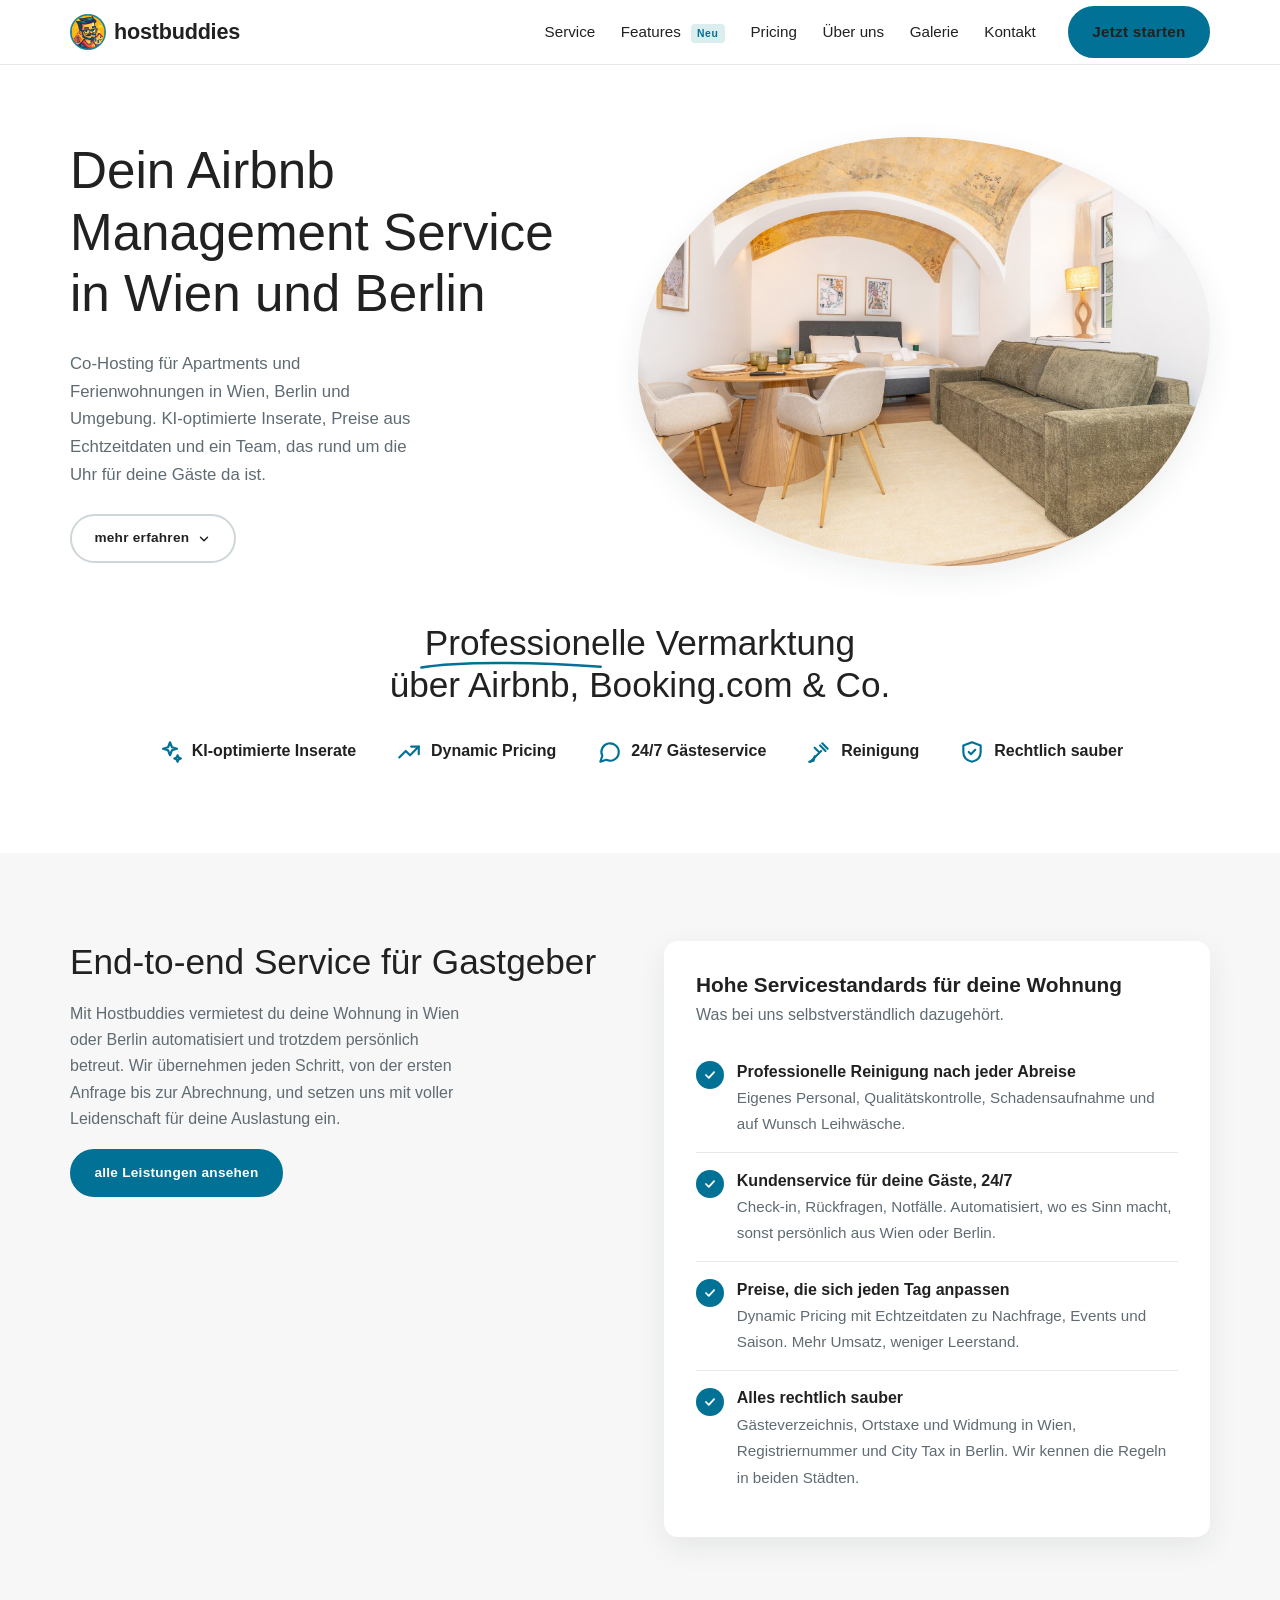
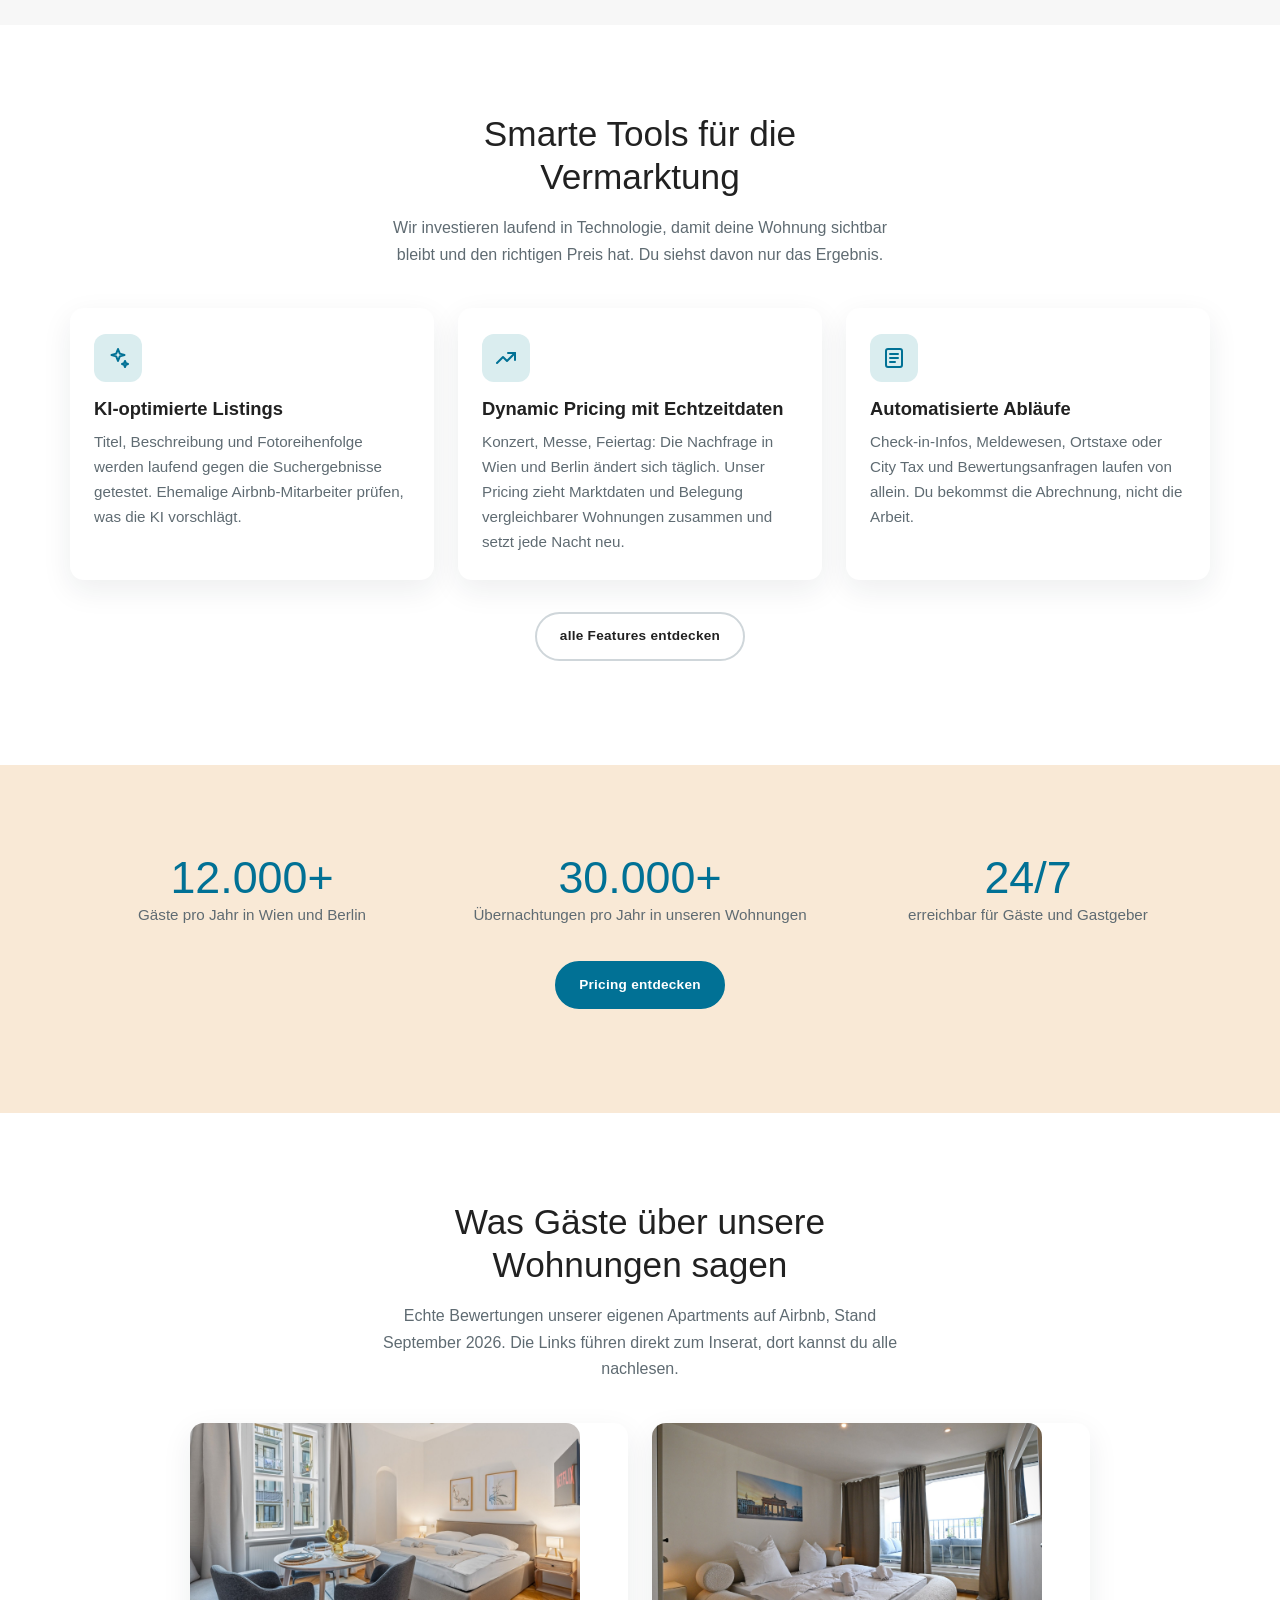
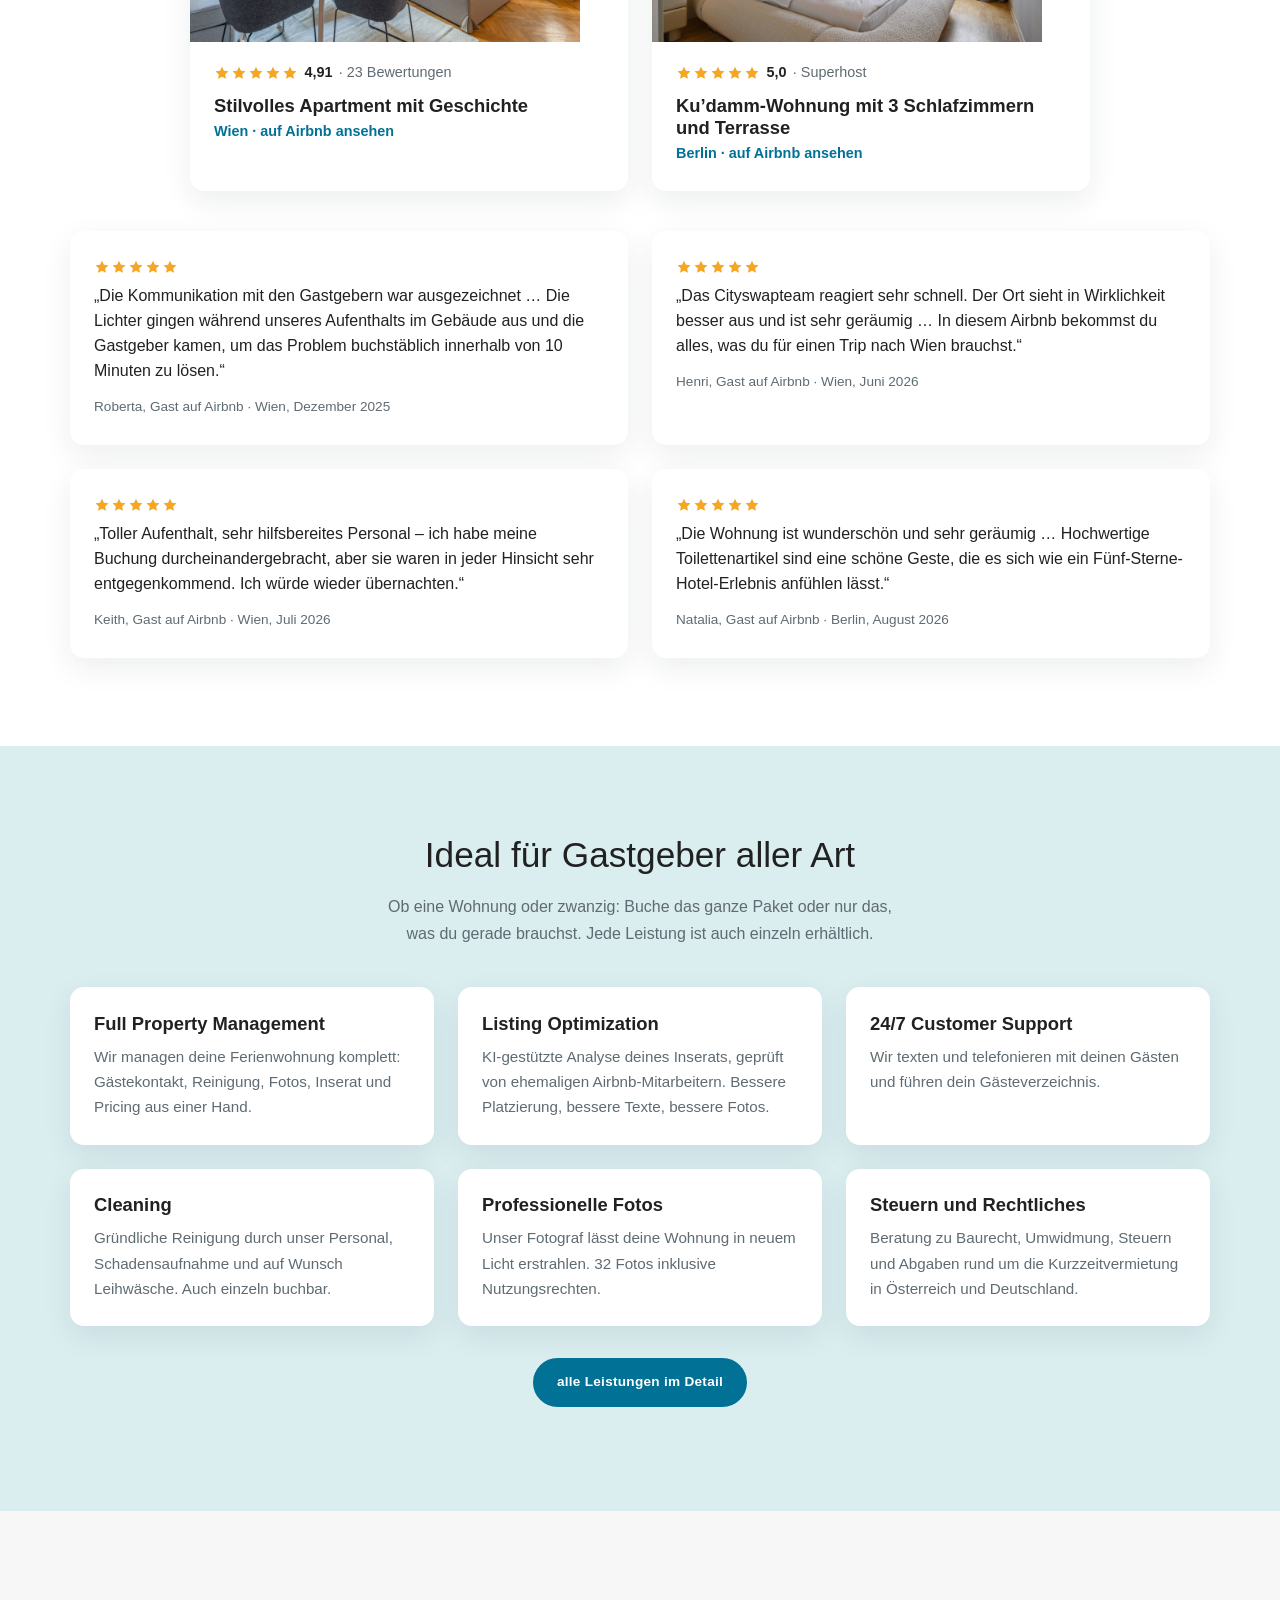
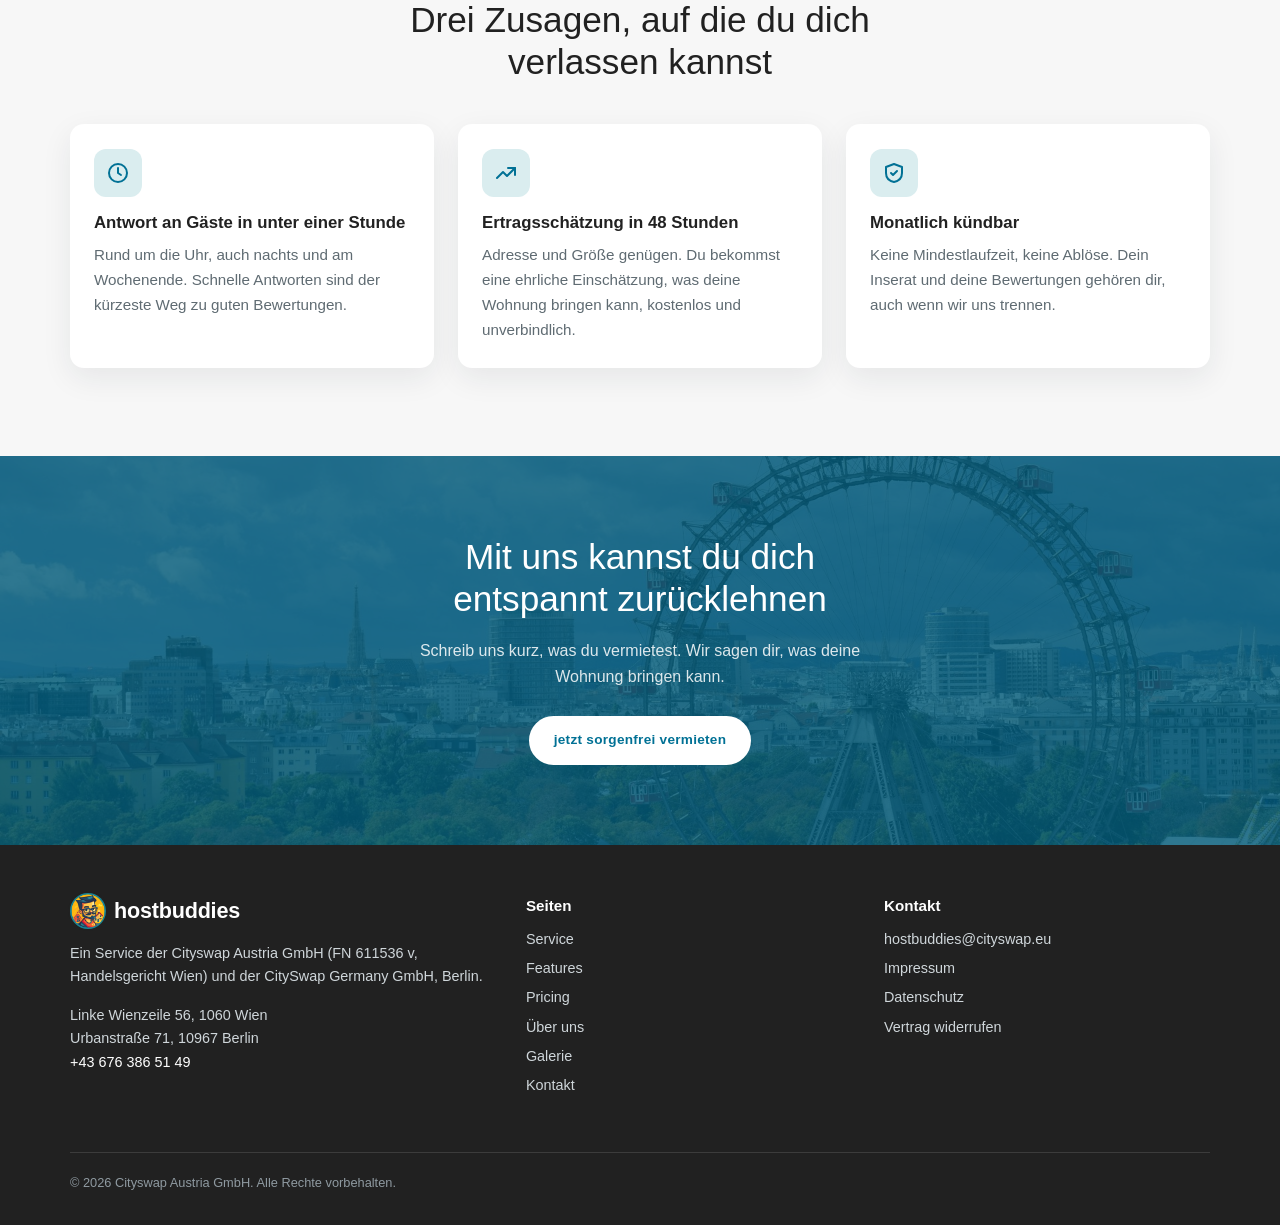
==== index.html @ eac431cd "Neue Hostbuddies-Website als statische Seite Ersetzt die Jimdo-Seite. Aufbau nach dem Vorbild einer " ====
<!DOCTYPE html>
<html lang="de">
<head>
<meta charset="utf-8">
<meta name="viewport" content="width=device-width, initial-scale=1">
<title>Airbnb Co-Host in Wien und Berlin – Hostbuddies</title>
<meta name="description" content="Hostbuddies verwaltet deine Ferienwohnung in Wien und Berlin: KI-optimierte Inserate, Dynamic Pricing mit Echtzeitdaten, 24/7 Gästeservice und Reinigung.">
<link rel="icon" href="img/logo-512.jpg">
<link rel="stylesheet" href="style.css">
</head>
<body>

<header class="kopf">
  <div class="container">
    <a class="logo" href="index.html" aria-label="Hostbuddies Startseite">
      <img src="img/logo-512.jpg" alt="" width="36" height="36">
      hostbuddies
    </a>
    <button class="burger" aria-label="Menü öffnen" aria-expanded="false" aria-controls="menue">
      <svg viewBox="0 0 24 24" fill="none" stroke="currentColor" stroke-width="2.4" stroke-linecap="round" aria-hidden="true"><path d="M4 7h16M4 12h16M4 17h16"/></svg>
    </button>
    <nav class="nav" id="menue" aria-label="Hauptmenü">
      <a href="service.html">Service</a>
      <a href="features.html">Features <span class="neu">Neu</span></a>
      <a href="pricing.html">Pricing</a>
      <a href="ueber-uns.html">Über uns</a>
      <a href="galerie.html">Galerie</a>
      <a href="kontakt.html">Kontakt</a>
      <a class="btn" href="kontakt.html">Jetzt starten</a>
    </nav>
  </div>
</header>

<main>

<section class="hero">
  <div class="container">
    <div>
      <h1>Dein Airbnb Management Service in Wien und Berlin</h1>
      <p class="lead">Co-Hosting für Apartments und Ferienwohnungen in Wien, Berlin und Umgebung. KI-optimierte Inserate, Preise aus Echtzeitdaten und ein Team, das rund um die Uhr für deine Gäste da ist.</p>
      <a class="btn btn-outline" href="#warum">mehr erfahren
        <svg viewBox="0 0 24 24" fill="none" stroke="currentColor" stroke-width="2.5" stroke-linecap="round" stroke-linejoin="round" aria-hidden="true"><path d="m6 9 6 6 6-6"/></svg>
      </a>
    </div>
    <div class="hero-bild">
      <img src="img/gewoelbe-fresko.jpg" alt="Helles Apartment mit Gewölbedecke und Sofa" width="1920" height="1280">
    </div>
  </div>
</section>

<section class="abschnitt zentriert" style="padding-top: 0;">
  <div class="container">
    <h2><span class="markiert">Professionelle</span> Vermarktung über Airbnb, Booking.com &amp; Co.</h2>
    <div class="leiste" aria-label="Unsere Kernleistungen">
      <div><svg viewBox="0 0 24 24" fill="none" stroke="currentColor" stroke-width="2" stroke-linecap="round" stroke-linejoin="round" aria-hidden="true"><path d="M12 3l1.8 4.6L18.5 9l-4.7 1.4L12 15l-1.8-4.6L5.5 9l4.7-1.4z"/><path d="M19 15l.9 2.1L22 18l-2.1.9L19 21l-.9-2.1L16 18l2.1-.9z"/></svg>KI-optimierte Inserate</div>
      <div><svg viewBox="0 0 24 24" fill="none" stroke="currentColor" stroke-width="2" stroke-linecap="round" stroke-linejoin="round" aria-hidden="true"><path d="M3 17l6-6 4 4 8-8"/><path d="M14 7h7v7"/></svg>Dynamic Pricing</div>
      <div><svg viewBox="0 0 24 24" fill="none" stroke="currentColor" stroke-width="2" stroke-linecap="round" stroke-linejoin="round" aria-hidden="true"><path d="M21 12a8 8 0 0 1-11.5 7.2L4 21l1.8-5.5A8 8 0 1 1 21 12z"/></svg>24/7 Gästeservice</div>
      <div><svg viewBox="0 0 24 24" fill="none" stroke="currentColor" stroke-width="2" stroke-linecap="round" stroke-linejoin="round" aria-hidden="true"><path d="M4 21 14 11"/><path d="m13 6 5 5"/><path d="m15 4 5 5"/><path d="M12 12 8 8"/><path d="M3 21l4-1 1-4"/></svg>Reinigung</div>
      <div><svg viewBox="0 0 24 24" fill="none" stroke="currentColor" stroke-width="2" stroke-linecap="round" stroke-linejoin="round" aria-hidden="true"><path d="M12 3 4 6v6c0 5 3.5 8 8 9 4.5-1 8-4 8-9V6z"/><path d="m9 12 2 2 4-4"/></svg>Rechtlich sauber</div>
    </div>
  </div>
</section>

<section class="abschnitt abschnitt-grau" id="warum">
  <div class="container">
    <div class="zweispaltig">
      <div>
        <h2>End-to-end Service für Gastgeber</h2>
        <p style="color: var(--text-hell); max-width: 44ch;">Mit Hostbuddies vermietest du deine Wohnung in Wien oder Berlin automatisiert und trotzdem persönlich betreut. Wir übernehmen jeden Schritt, von der ersten Anfrage bis zur Abrechnung, und setzen uns mit voller Leidenschaft für deine Auslastung ein.</p>
        <a class="btn" href="service.html">alle Leistungen ansehen</a>
      </div>
      <div class="box">
        <h3>Hohe Servicestandards für deine Wohnung</h3>
        <p class="unter">Was bei uns selbstverständlich dazugehört.</p>
        <ul class="vorteile">
          <li><span class="haken"><svg viewBox="0 0 24 24" fill="none" stroke="currentColor" stroke-width="3" stroke-linecap="round" stroke-linejoin="round"><path d="m5 12 5 5 9-10"/></svg></span><div><strong>Professionelle Reinigung nach jeder Abreise</strong><span>Eigenes Personal, Qualitätskontrolle, Schadensaufnahme und auf Wunsch Leihwäsche.</span></div></li>
          <li><span class="haken"><svg viewBox="0 0 24 24" fill="none" stroke="currentColor" stroke-width="3" stroke-linecap="round" stroke-linejoin="round"><path d="m5 12 5 5 9-10"/></svg></span><div><strong>Kundenservice für deine Gäste, 24/7</strong><span>Check-in, Rückfragen, Notfälle. Automatisiert, wo es Sinn macht, sonst persönlich aus Wien oder Berlin.</span></div></li>
          <li><span class="haken"><svg viewBox="0 0 24 24" fill="none" stroke="currentColor" stroke-width="3" stroke-linecap="round" stroke-linejoin="round"><path d="m5 12 5 5 9-10"/></svg></span><div><strong>Preise, die sich jeden Tag anpassen</strong><span>Dynamic Pricing mit Echtzeitdaten zu Nachfrage, Events und Saison. Mehr Umsatz, weniger Leerstand.</span></div></li>
          <li><span class="haken"><svg viewBox="0 0 24 24" fill="none" stroke="currentColor" stroke-width="3" stroke-linecap="round" stroke-linejoin="round"><path d="m5 12 5 5 9-10"/></svg></span><div><strong>Alles rechtlich sauber</strong><span>Gästeverzeichnis, Ortstaxe und Widmung in Wien, Registriernummer und City Tax in Berlin. Wir kennen die Regeln in beiden Städten.</span></div></li>
        </ul>
      </div>
    </div>
  </div>
</section>

<section class="abschnitt zentriert">
  <div class="container">
    <h2>Smarte Tools für die Vermarktung</h2>
    <p class="lead">Wir investieren laufend in Technologie, damit deine Wohnung sichtbar bleibt und den richtigen Preis hat. Du siehst davon nur das Ergebnis.</p>
    <div class="raster raster-3" style="text-align: left;">
      <div class="kachel">
        <div class="icon"><svg viewBox="0 0 24 24" fill="none" stroke="currentColor" stroke-width="2" stroke-linecap="round" stroke-linejoin="round"><path d="M12 3l1.8 4.6L18.5 9l-4.7 1.4L12 15l-1.8-4.6L5.5 9l4.7-1.4z"/><path d="M19 15l.9 2.1L22 18l-2.1.9L19 21l-.9-2.1L16 18l2.1-.9z"/></svg></div>
        <h3>KI-optimierte Listings</h3>
        <p>Titel, Beschreibung und Fotoreihenfolge werden laufend gegen die Suchergebnisse getestet. Ehemalige Airbnb-Mitarbeiter prüfen, was die KI vorschlägt.</p>
      </div>
      <div class="kachel">
        <div class="icon"><svg viewBox="0 0 24 24" fill="none" stroke="currentColor" stroke-width="2" stroke-linecap="round" stroke-linejoin="round"><path d="M3 17l6-6 4 4 8-8"/><path d="M14 7h7v7"/></svg></div>
        <h3>Dynamic Pricing mit Echtzeitdaten</h3>
        <p>Konzert, Messe, Feiertag: Die Nachfrage in Wien und Berlin ändert sich täglich. Unser Pricing zieht Marktdaten und Belegung vergleichbarer Wohnungen zusammen und setzt jede Nacht neu.</p>
      </div>
      <div class="kachel">
        <div class="icon"><svg viewBox="0 0 24 24" fill="none" stroke="currentColor" stroke-width="2" stroke-linecap="round" stroke-linejoin="round"><rect x="4" y="3" width="16" height="18" rx="2"/><path d="M8 8h8M8 12h8M8 16h5"/></svg></div>
        <h3>Automatisierte Abläufe</h3>
        <p>Check-in-Infos, Meldewesen, Ortstaxe oder City Tax und Bewertungsanfragen laufen von allein. Du bekommst die Abrechnung, nicht die Arbeit.</p>
      </div>
    </div>
    <p style="margin-top: 2rem;"><a class="btn btn-outline" href="features.html">alle Features entdecken</a></p>
  </div>
</section>

<section class="abschnitt abschnitt-beige">
  <div class="container">
    <div class="zahlen">
      <div><strong>12.000+</strong><span>Gäste pro Jahr in Wien und Berlin</span></div>
      <div><strong>30.000+</strong><span>Übernachtungen pro Jahr in unseren Wohnungen</span></div>
      <div><strong>24/7</strong><span>erreichbar für Gäste und Gastgeber</span></div>
    </div>
    <p class="zentriert" style="margin-top: 2rem;"><a class="btn" href="pricing.html">Pricing entdecken</a></p>
  </div>
</section>

<section class="abschnitt zentriert" id="bewertungen">
  <div class="container">
    <h2>Was Gäste über unsere Wohnungen sagen</h2>
    <p class="lead">Echte Bewertungen unserer eigenen Apartments auf Airbnb, Stand September 2026. Die Links führen direkt zum Inserat, dort kannst du alle nachlesen.</p>
    <div class="raster raster-2 inserate" style="text-align: left;">
      <a class="kachel inserat" href="https://www.airbnb.de/rooms/1553820393908016129" target="_blank" rel="noopener">
        <img class="kachel-bild" src="img/zimmer-altbau.jpg" alt="Altbauzimmer mit Esstisch und Bett" loading="lazy">
        <div class="inserat-kopf"><span class="sterne"><svg viewBox="0 0 24 24" fill="currentColor" aria-hidden="true"><path d="M12 2.5l2.9 6.2 6.8.8-5 4.6 1.3 6.7L12 17.5l-6 3.3 1.3-6.7-5-4.6 6.8-.8z"/></svg><svg viewBox="0 0 24 24" fill="currentColor" aria-hidden="true"><path d="M12 2.5l2.9 6.2 6.8.8-5 4.6 1.3 6.7L12 17.5l-6 3.3 1.3-6.7-5-4.6 6.8-.8z"/></svg><svg viewBox="0 0 24 24" fill="currentColor" aria-hidden="true"><path d="M12 2.5l2.9 6.2 6.8.8-5 4.6 1.3 6.7L12 17.5l-6 3.3 1.3-6.7-5-4.6 6.8-.8z"/></svg><svg viewBox="0 0 24 24" fill="currentColor" aria-hidden="true"><path d="M12 2.5l2.9 6.2 6.8.8-5 4.6 1.3 6.7L12 17.5l-6 3.3 1.3-6.7-5-4.6 6.8-.8z"/></svg><svg viewBox="0 0 24 24" fill="currentColor" aria-hidden="true"><path d="M12 2.5l2.9 6.2 6.8.8-5 4.6 1.3 6.7L12 17.5l-6 3.3 1.3-6.7-5-4.6 6.8-.8z"/></svg></span><strong>4,91</strong><span>· 23 Bewertungen</span></div>
        <h3>Stilvolles Apartment mit Geschichte</h3>
        <p>Wien · auf Airbnb ansehen</p>
      </a>
      <a class="kachel inserat" href="https://www.airbnb.de/rooms/1731354126093793406" target="_blank" rel="noopener">
        <img class="kachel-bild" src="img/berlin-schlafzimmer.jpg" alt="Schlafzimmer mit Balkon in Berlin" loading="lazy">
        <div class="inserat-kopf"><span class="sterne"><svg viewBox="0 0 24 24" fill="currentColor" aria-hidden="true"><path d="M12 2.5l2.9 6.2 6.8.8-5 4.6 1.3 6.7L12 17.5l-6 3.3 1.3-6.7-5-4.6 6.8-.8z"/></svg><svg viewBox="0 0 24 24" fill="currentColor" aria-hidden="true"><path d="M12 2.5l2.9 6.2 6.8.8-5 4.6 1.3 6.7L12 17.5l-6 3.3 1.3-6.7-5-4.6 6.8-.8z"/></svg><svg viewBox="0 0 24 24" fill="currentColor" aria-hidden="true"><path d="M12 2.5l2.9 6.2 6.8.8-5 4.6 1.3 6.7L12 17.5l-6 3.3 1.3-6.7-5-4.6 6.8-.8z"/></svg><svg viewBox="0 0 24 24" fill="currentColor" aria-hidden="true"><path d="M12 2.5l2.9 6.2 6.8.8-5 4.6 1.3 6.7L12 17.5l-6 3.3 1.3-6.7-5-4.6 6.8-.8z"/></svg><svg viewBox="0 0 24 24" fill="currentColor" aria-hidden="true"><path d="M12 2.5l2.9 6.2 6.8.8-5 4.6 1.3 6.7L12 17.5l-6 3.3 1.3-6.7-5-4.6 6.8-.8z"/></svg></span><strong>5,0</strong><span>· Superhost</span></div>
        <h3>Ku’damm-Wohnung mit 3 Schlafzimmern und Terrasse</h3>
        <p>Berlin · auf Airbnb ansehen</p>
      </a>
    </div>
    <div class="raster raster-2 zitate"><blockquote class="kachel"><span class="sterne"><svg viewBox="0 0 24 24" fill="currentColor" aria-hidden="true"><path d="M12 2.5l2.9 6.2 6.8.8-5 4.6 1.3 6.7L12 17.5l-6 3.3 1.3-6.7-5-4.6 6.8-.8z"/></svg><svg viewBox="0 0 24 24" fill="currentColor" aria-hidden="true"><path d="M12 2.5l2.9 6.2 6.8.8-5 4.6 1.3 6.7L12 17.5l-6 3.3 1.3-6.7-5-4.6 6.8-.8z"/></svg><svg viewBox="0 0 24 24" fill="currentColor" aria-hidden="true"><path d="M12 2.5l2.9 6.2 6.8.8-5 4.6 1.3 6.7L12 17.5l-6 3.3 1.3-6.7-5-4.6 6.8-.8z"/></svg><svg viewBox="0 0 24 24" fill="currentColor" aria-hidden="true"><path d="M12 2.5l2.9 6.2 6.8.8-5 4.6 1.3 6.7L12 17.5l-6 3.3 1.3-6.7-5-4.6 6.8-.8z"/></svg><svg viewBox="0 0 24 24" fill="currentColor" aria-hidden="true"><path d="M12 2.5l2.9 6.2 6.8.8-5 4.6 1.3 6.7L12 17.5l-6 3.3 1.3-6.7-5-4.6 6.8-.8z"/></svg></span><p>„Die Kommunikation mit den Gastgebern war ausgezeichnet … Die Lichter gingen während unseres Aufenthalts im Gebäude aus und die Gastgeber kamen, um das Problem buchstäblich innerhalb von 10 Minuten zu lösen.“</p><cite>Roberta, Gast auf Airbnb · Wien, Dezember 2025</cite></blockquote><blockquote class="kachel"><span class="sterne"><svg viewBox="0 0 24 24" fill="currentColor" aria-hidden="true"><path d="M12 2.5l2.9 6.2 6.8.8-5 4.6 1.3 6.7L12 17.5l-6 3.3 1.3-6.7-5-4.6 6.8-.8z"/></svg><svg viewBox="0 0 24 24" fill="currentColor" aria-hidden="true"><path d="M12 2.5l2.9 6.2 6.8.8-5 4.6 1.3 6.7L12 17.5l-6 3.3 1.3-6.7-5-4.6 6.8-.8z"/></svg><svg viewBox="0 0 24 24" fill="currentColor" aria-hidden="true"><path d="M12 2.5l2.9 6.2 6.8.8-5 4.6 1.3 6.7L12 17.5l-6 3.3 1.3-6.7-5-4.6 6.8-.8z"/></svg><svg viewBox="0 0 24 24" fill="currentColor" aria-hidden="true"><path d="M12 2.5l2.9 6.2 6.8.8-5 4.6 1.3 6.7L12 17.5l-6 3.3 1.3-6.7-5-4.6 6.8-.8z"/></svg><svg viewBox="0 0 24 24" fill="currentColor" aria-hidden="true"><path d="M12 2.5l2.9 6.2 6.8.8-5 4.6 1.3 6.7L12 17.5l-6 3.3 1.3-6.7-5-4.6 6.8-.8z"/></svg></span><p>„Das Cityswapteam reagiert sehr schnell. Der Ort sieht in Wirklichkeit besser aus und ist sehr geräumig … In diesem Airbnb bekommst du alles, was du für einen Trip nach Wien brauchst.“</p><cite>Henri, Gast auf Airbnb · Wien, Juni 2026</cite></blockquote><blockquote class="kachel"><span class="sterne"><svg viewBox="0 0 24 24" fill="currentColor" aria-hidden="true"><path d="M12 2.5l2.9 6.2 6.8.8-5 4.6 1.3 6.7L12 17.5l-6 3.3 1.3-6.7-5-4.6 6.8-.8z"/></svg><svg viewBox="0 0 24 24" fill="currentColor" aria-hidden="true"><path d="M12 2.5l2.9 6.2 6.8.8-5 4.6 1.3 6.7L12 17.5l-6 3.3 1.3-6.7-5-4.6 6.8-.8z"/></svg><svg viewBox="0 0 24 24" fill="currentColor" aria-hidden="true"><path d="M12 2.5l2.9 6.2 6.8.8-5 4.6 1.3 6.7L12 17.5l-6 3.3 1.3-6.7-5-4.6 6.8-.8z"/></svg><svg viewBox="0 0 24 24" fill="currentColor" aria-hidden="true"><path d="M12 2.5l2.9 6.2 6.8.8-5 4.6 1.3 6.7L12 17.5l-6 3.3 1.3-6.7-5-4.6 6.8-.8z"/></svg><svg viewBox="0 0 24 24" fill="currentColor" aria-hidden="true"><path d="M12 2.5l2.9 6.2 6.8.8-5 4.6 1.3 6.7L12 17.5l-6 3.3 1.3-6.7-5-4.6 6.8-.8z"/></svg></span><p>„Toller Aufenthalt, sehr hilfsbereites Personal – ich habe meine Buchung durcheinandergebracht, aber sie waren in jeder Hinsicht sehr entgegenkommend. Ich würde wieder übernachten.“</p><cite>Keith, Gast auf Airbnb · Wien, Juli 2026</cite></blockquote><blockquote class="kachel"><span class="sterne"><svg viewBox="0 0 24 24" fill="currentColor" aria-hidden="true"><path d="M12 2.5l2.9 6.2 6.8.8-5 4.6 1.3 6.7L12 17.5l-6 3.3 1.3-6.7-5-4.6 6.8-.8z"/></svg><svg viewBox="0 0 24 24" fill="currentColor" aria-hidden="true"><path d="M12 2.5l2.9 6.2 6.8.8-5 4.6 1.3 6.7L12 17.5l-6 3.3 1.3-6.7-5-4.6 6.8-.8z"/></svg><svg viewBox="0 0 24 24" fill="currentColor" aria-hidden="true"><path d="M12 2.5l2.9 6.2 6.8.8-5 4.6 1.3 6.7L12 17.5l-6 3.3 1.3-6.7-5-4.6 6.8-.8z"/></svg><svg viewBox="0 0 24 24" fill="currentColor" aria-hidden="true"><path d="M12 2.5l2.9 6.2 6.8.8-5 4.6 1.3 6.7L12 17.5l-6 3.3 1.3-6.7-5-4.6 6.8-.8z"/></svg><svg viewBox="0 0 24 24" fill="currentColor" aria-hidden="true"><path d="M12 2.5l2.9 6.2 6.8.8-5 4.6 1.3 6.7L12 17.5l-6 3.3 1.3-6.7-5-4.6 6.8-.8z"/></svg></span><p>„Die Wohnung ist wunderschön und sehr geräumig … Hochwertige Toilettenartikel sind eine schöne Geste, die es sich wie ein Fünf-Sterne-Hotel-Erlebnis anfühlen lässt.“</p><cite>Natalia, Gast auf Airbnb · Berlin, August 2026</cite></blockquote></div>
  </div>
</section>

<section class="abschnitt abschnitt-hellblau zentriert">
  <div class="container">
    <h2>Ideal für Gastgeber aller Art</h2>
    <p class="lead">Ob eine Wohnung oder zwanzig: Buche das ganze Paket oder nur das, was du gerade brauchst. Jede Leistung ist auch einzeln erhältlich.</p>
    <div class="raster raster-3" style="text-align: left;">
      <div class="kachel leistung">
        <h3>Full Property Management</h3>
        <p>Wir managen deine Ferienwohnung komplett: Gästekontakt, Reinigung, Fotos, Inserat und Pricing aus einer Hand.</p>
      </div>
      <div class="kachel leistung">
        <h3>Listing Optimization</h3>
        <p>KI-gestützte Analyse deines Inserats, geprüft von ehemaligen Airbnb-Mitarbeitern. Bessere Platzierung, bessere Texte, bessere Fotos.</p>
      </div>
      <div class="kachel leistung">
        <h3>24/7 Customer Support</h3>
        <p>Wir texten und telefonieren mit deinen Gästen und führen dein Gästeverzeichnis.</p>
      </div>
      <div class="kachel leistung">
        <h3>Cleaning</h3>
        <p>Gründliche Reinigung durch unser Personal, Schadensaufnahme und auf Wunsch Leihwäsche. Auch einzeln buchbar.</p>
      </div>
      <div class="kachel leistung">
        <h3>Professionelle Fotos</h3>
        <p>Unser Fotograf lässt deine Wohnung in neuem Licht erstrahlen. 32 Fotos inklusive Nutzungsrechten.</p>
      </div>
      <div class="kachel leistung">
        <h3>Steuern und Rechtliches</h3>
        <p>Beratung zu Baurecht, Umwidmung, Steuern und Abgaben rund um die Kurzzeitvermietung in Österreich und Deutschland.</p>
      </div>
    </div>
    <p style="margin-top: 2rem;"><a class="btn" href="service.html">alle Leistungen im Detail</a></p>
  </div>
</section>

<section class="abschnitt abschnitt-grau">
  <div class="container">
    <div class="zentriert"><h2>Drei Zusagen, auf die du dich verlassen kannst</h2></div>
    <div class="raster raster-3 zusagen">
      <div class="kachel">
        <div class="icon"><svg viewBox="0 0 24 24" fill="none" stroke="currentColor" stroke-width="2" stroke-linecap="round" stroke-linejoin="round"><circle cx="12" cy="12" r="9"/><path d="M12 7v5l3 2"/></svg></div>
        <h3>Antwort an Gäste in unter einer Stunde</h3>
        <p>Rund um die Uhr, auch nachts und am Wochenende. Schnelle Antworten sind der kürzeste Weg zu guten Bewertungen.</p>
      </div>
      <div class="kachel">
        <div class="icon"><svg viewBox="0 0 24 24" fill="none" stroke="currentColor" stroke-width="2" stroke-linecap="round" stroke-linejoin="round"><path d="M3 17l6-6 4 4 8-8"/><path d="M14 7h7v7"/></svg></div>
        <h3>Ertragsschätzung in 48 Stunden</h3>
        <p>Adresse und Größe genügen. Du bekommst eine ehrliche Einschätzung, was deine Wohnung bringen kann, kostenlos und unverbindlich.</p>
      </div>
      <div class="kachel">
        <div class="icon"><svg viewBox="0 0 24 24" fill="none" stroke="currentColor" stroke-width="2" stroke-linecap="round" stroke-linejoin="round"><path d="M12 3 4 6v6c0 5 3.5 8 8 9 4.5-1 8-4 8-9V6z"/><path d="m9 12 2 2 4-4"/></svg></div>
        <h3>Monatlich kündbar</h3>
        <p>Keine Mindestlaufzeit, keine Ablöse. Dein Inserat und deine Bewertungen gehören dir, auch wenn wir uns trennen.</p>
      </div>
    </div>
  </div>
</section>

<section class="band band-foto" style="--foto: url(img/riesenrad.jpg)">
  <div class="container">
    <h2>Mit uns kannst du dich entspannt zurücklehnen</h2>
    <p>Schreib uns kurz, was du vermietest. Wir sagen dir, was deine Wohnung bringen kann.</p>
    <a class="btn btn-weiss" href="kontakt.html">jetzt sorgenfrei vermieten</a>
  </div>
</section>

</main>

<footer class="fuss">
  <div class="container">
    <div>
      <a class="logo" href="index.html">
        <img src="img/logo-512.jpg" alt="" width="36" height="36">
        hostbuddies
      </a>
      <p>Ein Service der Cityswap Austria GmbH (FN 611536 v, Handelsgericht Wien) und der CitySwap Germany GmbH, Berlin.</p>
      <p>Linke Wienzeile 56, 1060 Wien<br>Urbanstraße 71, 10967 Berlin<br><a href="tel:+436763865149">+43 676 386 51 49</a></p>
    </div>
    <div>
      <h4>Seiten</h4>
      <ul>
        <li><a href="service.html">Service</a></li>
        <li><a href="features.html">Features</a></li>
        <li><a href="pricing.html">Pricing</a></li>
        <li><a href="ueber-uns.html">Über uns</a></li>
        <li><a href="galerie.html">Galerie</a></li>
        <li><a href="kontakt.html">Kontakt</a></li>
      </ul>
    </div>
    <div>
      <h4>Kontakt</h4>
      <ul>
        <li><a href="mailto:hostbuddies@cityswap.eu">hostbuddies@cityswap.eu</a></li>
        <li><a href="impressum.html">Impressum</a></li>
        <li><a href="datenschutz.html">Datenschutz</a></li>
        <li><a href="widerruf.html">Vertrag widerrufen</a></li>
      </ul>
    </div>
    <div class="klein">© 2026 Cityswap Austria GmbH. Alle Rechte vorbehalten.</div>
  </div>
</footer>

<script src="main.js"></script>
</body>
</html>
---- style.css ----
/* Hostbuddies – Gestaltung nach dem Vorbild einer klassischen Agenturseite:
   feste weisse Kopfzeile, grosse Ueberschriften, Petrolblau als Akzent,
   helle Flaechen in Beige und Hellblau. */

:root {
  --blau: #017195;
  --blau-dunkel: #015d7a;
  --text: #333333;
  --text-hell: #5f6b72;
  --beige: #f9e9d6;
  --hellblau: #daedef;
  --grau: #f7f7f7;
  --linie: #e6e9eb;
  --weiss: #ffffff;
  --radius: 14px;
  --breite: 1140px;
  --schatten: 0 10px 30px rgba(20, 40, 50, 0.08);
}

* { box-sizing: border-box; }

html { scroll-behavior: smooth; }

body {
  margin: 0;
  font-family: "Open Sans", -apple-system, BlinkMacSystemFont, "Segoe UI", Roboto, Helvetica, Arial, sans-serif;
  font-size: 16px;
  line-height: 1.65;
  color: var(--text);
  background: var(--weiss);
}

img, svg { max-width: 100%; display: block; }

a { color: var(--blau); text-decoration: none; }
a:hover { text-decoration: underline; }

h1, h2, h3 {
  font-weight: 400;
  line-height: 1.2;
  margin: 0 0 0.5em;
  color: #212121;
}
h1 { font-size: clamp(2.1rem, 4.4vw, 3.2rem); }
h2 { font-size: clamp(1.6rem, 3vw, 2.2rem); }
h3 { font-size: 1.15rem; font-weight: 600; }

p { margin: 0 0 1em; }

.container {
  width: min(var(--breite), 100% - 2.5rem);
  margin-inline: auto;
}

/* ---------- Knoepfe ---------- */

.btn {
  display: inline-flex;
  align-items: center;
  gap: 0.5rem;
  padding: 0.7rem 1.4rem;
  border-radius: 999px;
  font-size: 0.85rem;
  font-weight: 600;
  letter-spacing: 0.02em;
  border: 2px solid var(--blau);
  background: var(--blau);
  color: var(--weiss);
  cursor: pointer;
  transition: background 0.15s, color 0.15s, transform 0.15s;
}
.btn:hover { background: var(--blau-dunkel); border-color: var(--blau-dunkel); text-decoration: none; transform: translateY(-1px); }

.btn-outline {
  background: transparent;
  border-color: #cfd6da;
  color: #212121;
}
.btn-outline:hover { background: var(--grau); border-color: #b7bfc4; }

.btn-weiss {
  background: var(--weiss);
  border-color: var(--weiss);
  color: var(--blau);
}
.btn-weiss:hover { background: var(--beige); border-color: var(--beige); }

.btn svg { width: 14px; height: 14px; }

/* ---------- Kopfzeile ---------- */

.kopf {
  position: sticky;
  top: 0;
  z-index: 50;
  background: var(--weiss);
  border-bottom: 1px solid var(--linie);
}
.kopf .container {
  display: flex;
  align-items: center;
  justify-content: space-between;
  height: 64px;
  gap: 1.5rem;
}

.logo {
  display: flex;
  align-items: center;
  gap: 0.5rem;
  font-size: 1.35rem;
  font-weight: 700;
  color: #212121;
  letter-spacing: -0.01em;
}
.logo:hover { text-decoration: none; }
.logo svg { width: 26px; height: 26px; }

.nav {
  display: flex;
  align-items: center;
  gap: 1.6rem;
}
.nav a {
  color: #212121;
  font-size: 0.95rem;
}
.nav a:hover, .nav a[aria-current="page"] { color: var(--blau); text-decoration: none; }
.nav .btn { margin-left: 0.4rem; }

.neu {
  display: inline-block;
  margin-left: 0.35rem;
  padding: 0.05rem 0.4rem;
  border-radius: 4px;
  font-size: 0.65rem;
  font-weight: 700;
  letter-spacing: 0.06em;
  background: var(--hellblau);
  color: var(--blau);
  vertical-align: middle;
}

.burger {
  display: none;
  width: 44px;
  height: 40px;
  border: 0;
  border-radius: 8px;
  background: var(--blau);
  color: var(--weiss);
  cursor: pointer;
  align-items: center;
  justify-content: center;
}
.burger svg { width: 22px; height: 22px; }

@media (max-width: 860px) {
  .burger { display: inline-flex; }
  .nav {
    position: absolute;
    left: 0; right: 0; top: 64px;
    flex-direction: column;
    align-items: stretch;
    gap: 0;
    background: var(--weiss);
    border-bottom: 1px solid var(--linie);
    box-shadow: var(--schatten);
    padding: 0.5rem 1.25rem 1rem;
  }
  .nav[hidden] { display: none; }
  .nav a { padding: 0.7rem 0; border-bottom: 1px solid var(--linie); }
  .nav .btn { margin: 1rem 0 0; justify-content: center; }
}

/* ---------- Hero ---------- */

.hero {
  padding: clamp(2rem, 6vw, 4.5rem) 0 clamp(2rem, 5vw, 3.5rem);
}
.hero .container {
  display: grid;
  grid-template-columns: 1fr 1.1fr;
  gap: 3rem;
  align-items: center;
}
.hero p.lead {
  font-size: 1.05rem;
  color: var(--text-hell);
  max-width: 38ch;
  margin-bottom: 1.6rem;
}
.hero-bild {
  position: relative;
}
.hero-bild svg { width: 100%; height: auto; }

@media (max-width: 860px) {
  .hero .container { grid-template-columns: 1fr; }
  .hero-bild { order: -1; max-width: 420px; margin-inline: auto; }
}

/* ---------- Abschnitte ---------- */

.abschnitt { padding: clamp(3rem, 7vw, 5.5rem) 0; }
.abschnitt-grau { background: var(--grau); }
.abschnitt-beige { background: var(--beige); }
.abschnitt-hellblau { background: var(--hellblau); }

.zentriert { text-align: center; }
.zentriert h2 { max-width: 26ch; margin-inline: auto; }
.zentriert p.lead { max-width: 60ch; margin-inline: auto; color: var(--text-hell); }

/* Der Schwung unter der ersten Ueberschrift, wie bei Agenturseiten ueblich */
.markiert {
  position: relative;
  display: inline-block;
}
.markiert::after {
  content: "";
  position: absolute;
  left: -2%; right: 20%; bottom: -0.15em;
  height: 0.28em;
  background: url("data:image/svg+xml,%3Csvg xmlns='http://www.w3.org/2000/svg' viewBox='0 0 200 12' preserveAspectRatio='none'%3E%3Cpath d='M2 9 C 40 2, 120 2, 198 8' fill='none' stroke='%23017195' stroke-width='3' stroke-linecap='round'/%3E%3C/svg%3E") no-repeat center / 100% 100%;
  pointer-events: none;
}

.raster {
  display: grid;
  gap: 1.5rem;
  margin-top: 2.5rem;
}
.raster-4 { grid-template-columns: repeat(4, 1fr); }
.raster-3 { grid-template-columns: repeat(3, 1fr); }
.raster-2 { grid-template-columns: repeat(2, 1fr); }

@media (max-width: 960px) {
  .raster-4 { grid-template-columns: repeat(2, 1fr); }
  .raster-3 { grid-template-columns: repeat(2, 1fr); }
}
@media (max-width: 600px) {
  .raster-4, .raster-3, .raster-2 { grid-template-columns: 1fr; }
}

.kachel {
  background: var(--weiss);
  border-radius: var(--radius);
  padding: 1.6rem 1.5rem;
  box-shadow: var(--schatten);
}
.kachel .icon {
  width: 48px; height: 48px;
  border-radius: 12px;
  background: var(--hellblau);
  color: var(--blau);
  display: grid;
  place-items: center;
  margin-bottom: 1rem;
}
.kachel .icon svg { width: 24px; height: 24px; }
.kachel p { margin: 0; color: var(--text-hell); font-size: 0.95rem; }

/* Kleine Icon-Reihe unter dem Hero */
.leiste {
  display: flex;
  flex-wrap: wrap;
  justify-content: center;
  gap: 1rem 2.5rem;
  margin-top: 2rem;
}
.leiste div {
  display: flex;
  align-items: center;
  gap: 0.55rem;
  font-weight: 600;
  color: #212121;
}
.leiste svg { width: 26px; height: 26px; color: var(--blau); }

/* Zweispaltige Vorteilsliste */
.zweispaltig {
  display: grid;
  grid-template-columns: 1fr 1fr;
  gap: 3rem;
  align-items: start;
}
@media (max-width: 860px) { .zweispaltig { grid-template-columns: 1fr; } }

.vorteile { list-style: none; margin: 0; padding: 0; }
.vorteile li {
  display: grid;
  grid-template-columns: 28px 1fr;
  gap: 0.8rem;
  padding: 0.9rem 0;
  border-bottom: 1px solid var(--linie);
}
.vorteile li:last-child { border-bottom: 0; }
.vorteile strong { display: block; color: #212121; }
.vorteile div span { color: var(--text-hell); font-size: 0.95rem; }
.haken {
  width: 28px; height: 28px;
  border-radius: 50%;
  background: var(--blau);
  color: var(--weiss);
  display: grid;
  place-items: center;
  margin-top: 0.15rem;
}
.haken svg { width: 14px; height: 14px; }

.box {
  background: var(--weiss);
  border-radius: var(--radius);
  padding: 2rem;
  box-shadow: var(--schatten);
}
.box h3 { font-size: 1.3rem; margin-bottom: 0.25rem; }
.box .unter { color: var(--text-hell); margin-bottom: 1rem; }

/* Leistungen */
.leistung h3 { display: flex; align-items: center; gap: 0.6rem; }
.leistung ul { margin: 0.5rem 0 0; padding-left: 1.1rem; color: var(--text-hell); font-size: 0.95rem; }
.leistung li { margin-bottom: 0.25rem; }

/* News */
.news-liste { display: grid; grid-template-columns: repeat(3, 1fr); gap: 1.5rem; margin-top: 2.5rem; }
@media (max-width: 860px) { .news-liste { grid-template-columns: 1fr; } }
.news-liste time { display: block; font-size: 0.8rem; letter-spacing: 0.08em; text-transform: uppercase; color: var(--blau); font-weight: 700; margin-bottom: 0.4rem; }

/* Aufruf-Band */
.band {
  background: var(--blau);
  color: var(--weiss);
  text-align: center;
  padding: clamp(3rem, 7vw, 5rem) 0;
}
.band h2 { color: var(--weiss); max-width: 24ch; margin-inline: auto; }
.band p { color: rgba(255,255,255,0.85); max-width: 50ch; margin: 0 auto 1.6rem; }

/* Fusszeile */
.fuss {
  background: #212121;
  color: #cfd6da;
  padding: 3rem 0 2rem;
  font-size: 0.9rem;
}
.fuss .container {
  display: grid;
  grid-template-columns: 1.3fr 1fr 1fr;
  gap: 2rem;
}
@media (max-width: 760px) { .fuss .container { grid-template-columns: 1fr; } }
.fuss h4 { color: var(--weiss); margin: 0 0 0.6rem; font-size: 0.95rem; }
.fuss a { color: #cfd6da; }
.fuss a:hover { color: var(--weiss); }
.fuss ul { list-style: none; margin: 0; padding: 0; }
.fuss li { margin-bottom: 0.35rem; }
.fuss .logo { color: var(--weiss); margin-bottom: 0.8rem; }
.fuss .klein {
  grid-column: 1 / -1;
  border-top: 1px solid rgba(255,255,255,0.12);
  padding-top: 1.2rem;
  margin-top: 1rem;
  font-size: 0.8rem;
  color: #8f9aa1;
}

/* Unterseiten */
.seitenkopf {
  background: var(--hellblau);
  padding: clamp(2.5rem, 6vw, 4rem) 0;
}
.seitenkopf p { color: var(--text-hell); max-width: 60ch; margin: 0; }

.prosa { max-width: 72ch; }
.prosa h2 { font-size: 1.4rem; margin-top: 2rem; }
.prosa h3 { margin-top: 1.5rem; }

.kontakt-raster {
  display: grid;
  grid-template-columns: 1fr 1fr;
  gap: 2rem;
}
@media (max-width: 760px) { .kontakt-raster { grid-template-columns: 1fr; } }
.kontakt-raster .box a.gross { font-size: 1.15rem; font-weight: 600; }

.galerie {
  display: grid;
  grid-template-columns: repeat(3, 1fr);
  gap: 1rem;
}
@media (max-width: 760px) { .galerie { grid-template-columns: repeat(2, 1fr); } }
.galerie .platz {
  aspect-ratio: 4 / 3;
  border-radius: var(--radius);
  background: linear-gradient(135deg, var(--hellblau), var(--beige));
  display: grid;
  place-items: center;
  color: var(--blau);
  font-size: 0.85rem;
}

/* Formulare (Kontakt, Widerruf) */
.formular label {
  display: block;
  font-weight: 600;
  font-size: 0.9rem;
  margin-bottom: 1rem;
  color: #212121;
}
.formular input, .formular textarea {
  display: block;
  width: 100%;
  margin-top: 0.35rem;
  padding: 0.65rem 0.8rem;
  font: inherit;
  font-weight: 400;
  color: var(--text);
  border: 1px solid #cfd6da;
  border-radius: 8px;
  background: var(--weiss);
}
.formular input:focus, .formular textarea:focus {
  outline: 2px solid var(--blau);
  outline-offset: 1px;
  border-color: var(--blau);
}
.formular small {
  display: block;
  font-weight: 400;
  color: var(--text-hell);
  margin-top: 0.3rem;
}
.formular .btn { margin-top: 0.5rem; }
.prosa ul { padding-left: 1.2rem; }

/* Fotos */
.hero-bild img {
  width: 100%;
  height: auto;
  aspect-ratio: 4 / 3;
  object-fit: cover;
  border-radius: 48% 52% 45% 55% / 55% 45% 55% 45%;
  box-shadow: var(--schatten);
}
.band-foto {
  position: relative;
  background: var(--blau) var(--foto) center / cover no-repeat;
}
.band-foto::before {
  content: "";
  position: absolute; inset: 0;
  background: rgba(1, 89, 120, 0.82);
}
.band-foto .container { position: relative; }
.kachel-bild {
  width: calc(100% + 3rem);
  margin: -1.6rem -1.5rem 1.2rem;
  aspect-ratio: 16 / 9;
  object-fit: cover;
  border-radius: var(--radius) var(--radius) 0 0;
}
.galerie img {
  width: 100%;
  aspect-ratio: 4 / 3;
  object-fit: cover;
  border-radius: var(--radius);
  box-shadow: var(--schatten);
}

/* Logo: rundes Avatar-Bild neben dem Schriftzug */
.logo img {
  width: 36px; height: 36px;
  border-radius: 50%;
  object-fit: cover;
  box-shadow: 0 0 0 2px var(--weiss);
}
.fuss .logo img { box-shadow: 0 0 0 2px #212121; }

/* Kennzahlen */
.zahlen {
  display: grid;
  grid-template-columns: repeat(3, 1fr);
  gap: 1.5rem;
  text-align: center;
}
.zahlen-4 { grid-template-columns: repeat(4, 1fr); }
@media (max-width: 900px) { .zahlen-4 { grid-template-columns: repeat(2, 1fr); } }
@media (max-width: 700px) { .zahlen { grid-template-columns: 1fr; } .zahlen-4 { grid-template-columns: repeat(2, 1fr); } }
.zahlen strong {
  display: block;
  font-size: clamp(2rem, 4vw, 2.8rem);
  font-weight: 400;
  color: var(--blau);
  line-height: 1.1;
}
.zahlen span { color: var(--text-hell); font-size: 0.95rem; }

/* Drei Schritte */
.schritte { counter-reset: schritt; }
.schritte .kachel { position: relative; padding-top: 2rem; }
.schritte .kachel::before {
  counter-increment: schritt;
  content: counter(schritt);
  position: absolute; top: -18px; left: 1.5rem;
  width: 36px; height: 36px;
  border-radius: 50%;
  background: var(--blau); color: var(--weiss);
  font-weight: 700;
  display: grid; place-items: center;
}

/* Fragen und Antworten */
.faq { max-width: 760px; margin-inline: auto; }
.faq details {
  background: var(--weiss);
  border-radius: var(--radius);
  box-shadow: var(--schatten);
  padding: 0 1.5rem;
  margin-bottom: 0.8rem;
}
.faq summary {
  cursor: pointer;
  font-weight: 600;
  padding: 1rem 0;
  list-style: none;
  display: flex; justify-content: space-between; align-items: center; gap: 1rem;
}
.faq summary::-webkit-details-marker { display: none; }
.faq summary::after {
  content: "+";
  font-size: 1.4rem; color: var(--blau); line-height: 1;
}
.faq details[open] summary::after { content: "–"; }
.faq details p { color: var(--text-hell); padding-bottom: 1rem; margin: 0; }

/* Merkmale mit Bild und Text im Wechsel */
.wechsel {
  display: grid;
  grid-template-columns: 1fr 1fr;
  gap: 3rem;
  align-items: center;
}
.wechsel + .wechsel { margin-top: clamp(3rem, 6vw, 5rem); }
.wechsel img {
  width: 100%;
  aspect-ratio: 4 / 3;
  object-fit: cover;
  border-radius: var(--radius);
  box-shadow: var(--schatten);
}
.wechsel.gespiegelt img { order: 2; }
@media (max-width: 860px) {
  .wechsel { grid-template-columns: 1fr; gap: 1.5rem; }
  .wechsel.gespiegelt img { order: 0; }
}
.wechsel .kicker {
  display: inline-block;
  font-size: 0.75rem; font-weight: 700; letter-spacing: 0.1em; text-transform: uppercase;
  color: var(--blau); margin-bottom: 0.5rem;
}

/* Pricing */
.preis-hero {
  display: grid;
  grid-template-columns: 1fr 1fr;
  gap: 3rem;
  align-items: center;
}
@media (max-width: 860px) { .preis-hero { grid-template-columns: 1fr; } }
.preis-zahl {
  font-size: clamp(4rem, 10vw, 7rem);
  line-height: 1;
  color: var(--blau);
  font-weight: 400;
}
.preis-zahl small { font-size: 0.35em; color: var(--text-hell); margin-left: 0.3em; }
.preis-unter { font-size: 1.1rem; color: #212121; margin: 0.5rem 0 1.5rem; }

.rechnung { width: 100%; border-collapse: collapse; }
.rechnung th, .rechnung td { text-align: left; padding: 0.8rem 0; border-bottom: 1px solid var(--linie); }
.rechnung th { font-size: 0.8rem; letter-spacing: 0.08em; text-transform: uppercase; color: var(--text-hell); font-weight: 600; }
.rechnung td:last-child, .rechnung th:last-child { text-align: right; white-space: nowrap; }
.rechnung tr.summe td { border-bottom: 0; border-top: 2px solid var(--blau); font-weight: 700; color: var(--blau); font-size: 1.1rem; }
.rechnung td span { display: block; font-size: 0.85rem; color: var(--text-hell); font-weight: 400; }

/* Standorte */
.standorte { display: flex; flex-wrap: wrap; gap: 0.6rem; margin-top: 1.5rem; }
.standorte span {
  padding: 0.4rem 0.9rem;
  border-radius: 999px;
  background: var(--weiss);
  box-shadow: var(--schatten);
  font-size: 0.9rem;
  font-weight: 600;
}

.zitat {
  font-size: clamp(1.2rem, 2.4vw, 1.6rem);
  line-height: 1.4;
  color: #212121;
  border-left: 4px solid var(--blau);
  padding-left: 1.2rem;
  margin: 0 0 1rem;
}

/* Portraitfoto auf der Ueber-uns-Seite */
.hero-portrait { max-width: 400px; margin-inline: auto; }
.hero-portrait img {
  aspect-ratio: 3 / 4;
  border-radius: 52% 48% 50% 50% / 45% 45% 55% 55%;
}
.bildtext {
  text-align: center;
  font-size: 0.9rem;
  color: var(--text-hell);
  margin: 1rem 0 0;
}

/* Inserate und Gaestestimmen */
.inserate { max-width: 900px; margin-inline: auto; }
a.inserat { color: inherit; display: block; transition: transform 0.15s; }
a.inserat:hover { text-decoration: none; transform: translateY(-3px); }
a.inserat h3 { margin-bottom: 0.2rem; }
a.inserat p { color: var(--blau); font-weight: 600; font-size: 0.9rem; }
.inserat-kopf { display: flex; align-items: center; gap: 0.4rem; margin-bottom: 0.6rem; color: var(--text-hell); font-size: 0.9rem; }
.inserat-kopf strong { color: #212121; }
.sterne { display: inline-flex; gap: 1px; color: #f5a623; }
.sterne svg { width: 16px; height: 16px; }
.zitate blockquote { margin: 0; text-align: left; }
.zitate .sterne { margin-bottom: 0.6rem; }
.zitate p { color: #212121; font-size: 1rem; line-height: 1.55; margin-bottom: 0.6rem; }
.zitate cite { font-style: normal; color: var(--text-hell); font-size: 0.85rem; }
.zusagen .kachel h3 { font-size: 1.05rem; }
.vorteile.nein .haken { background: #c94f4f; }
.fuss p a { color: var(--weiss); }
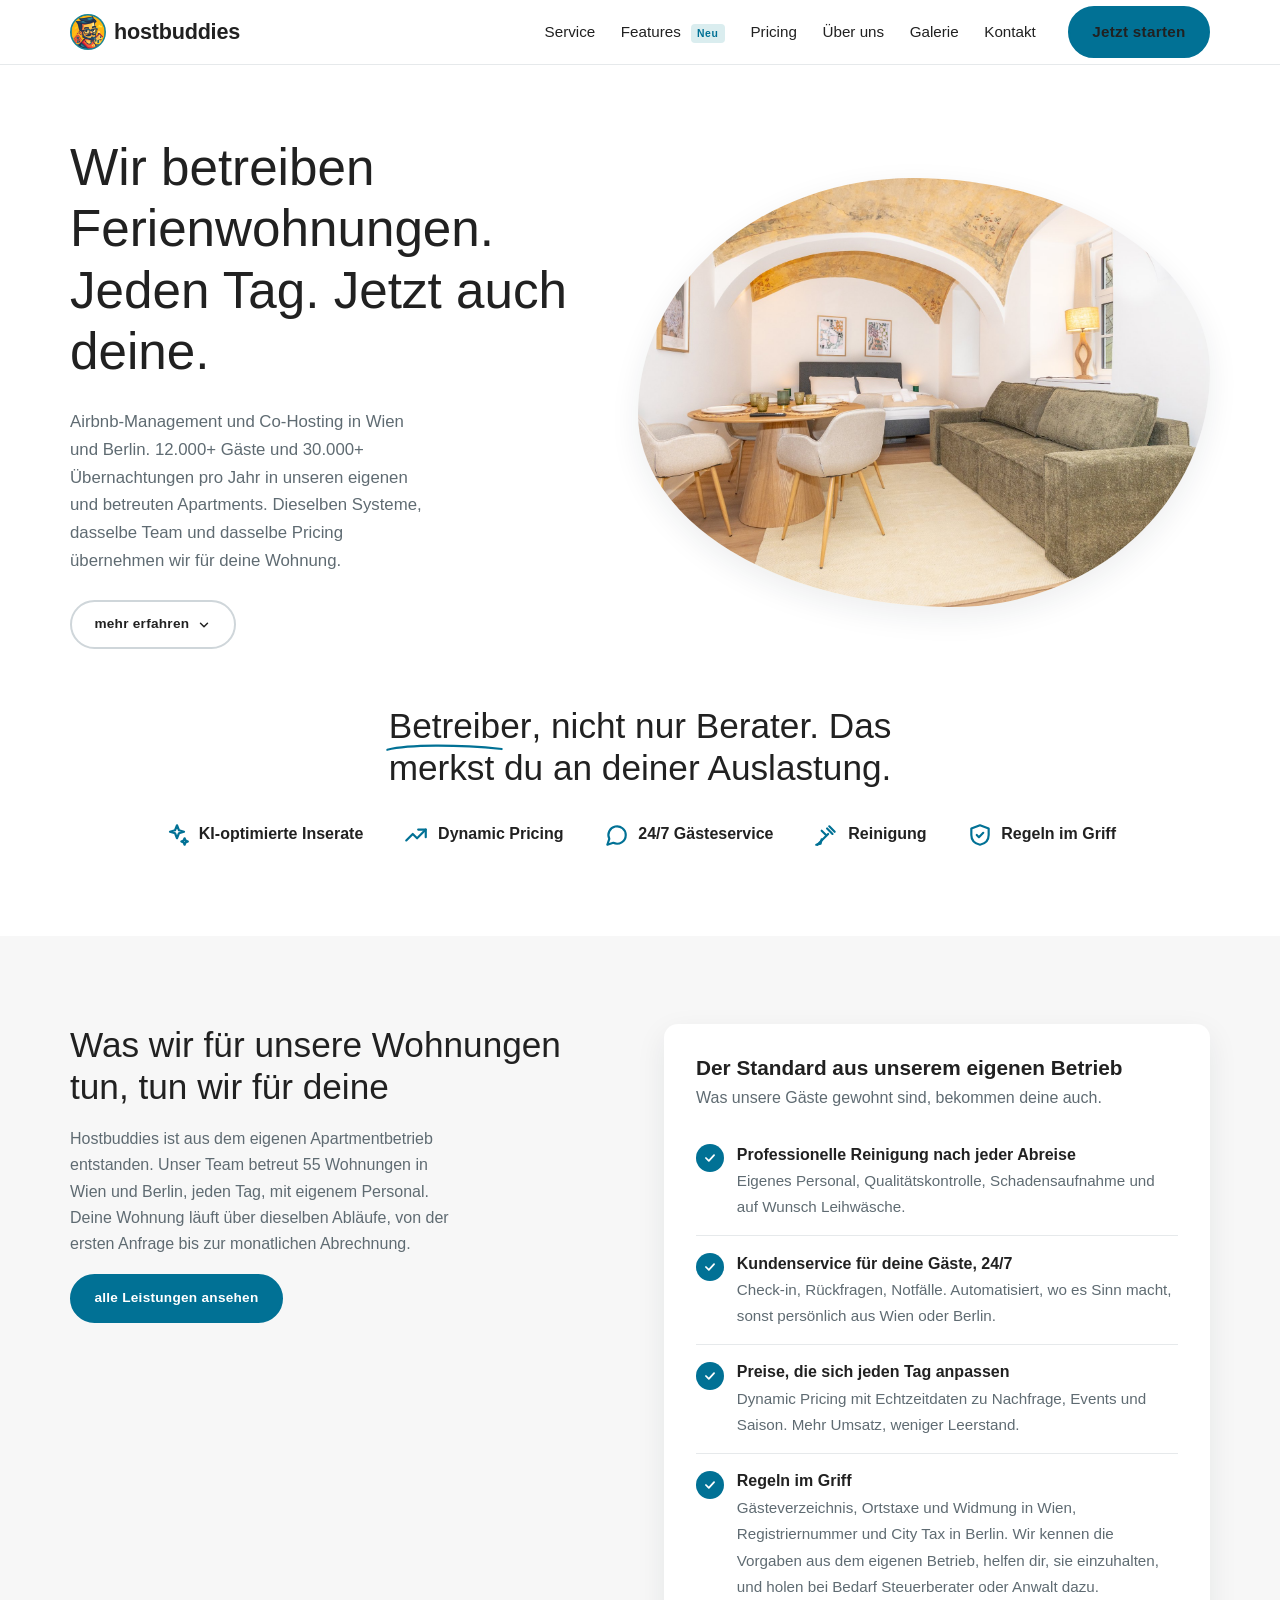
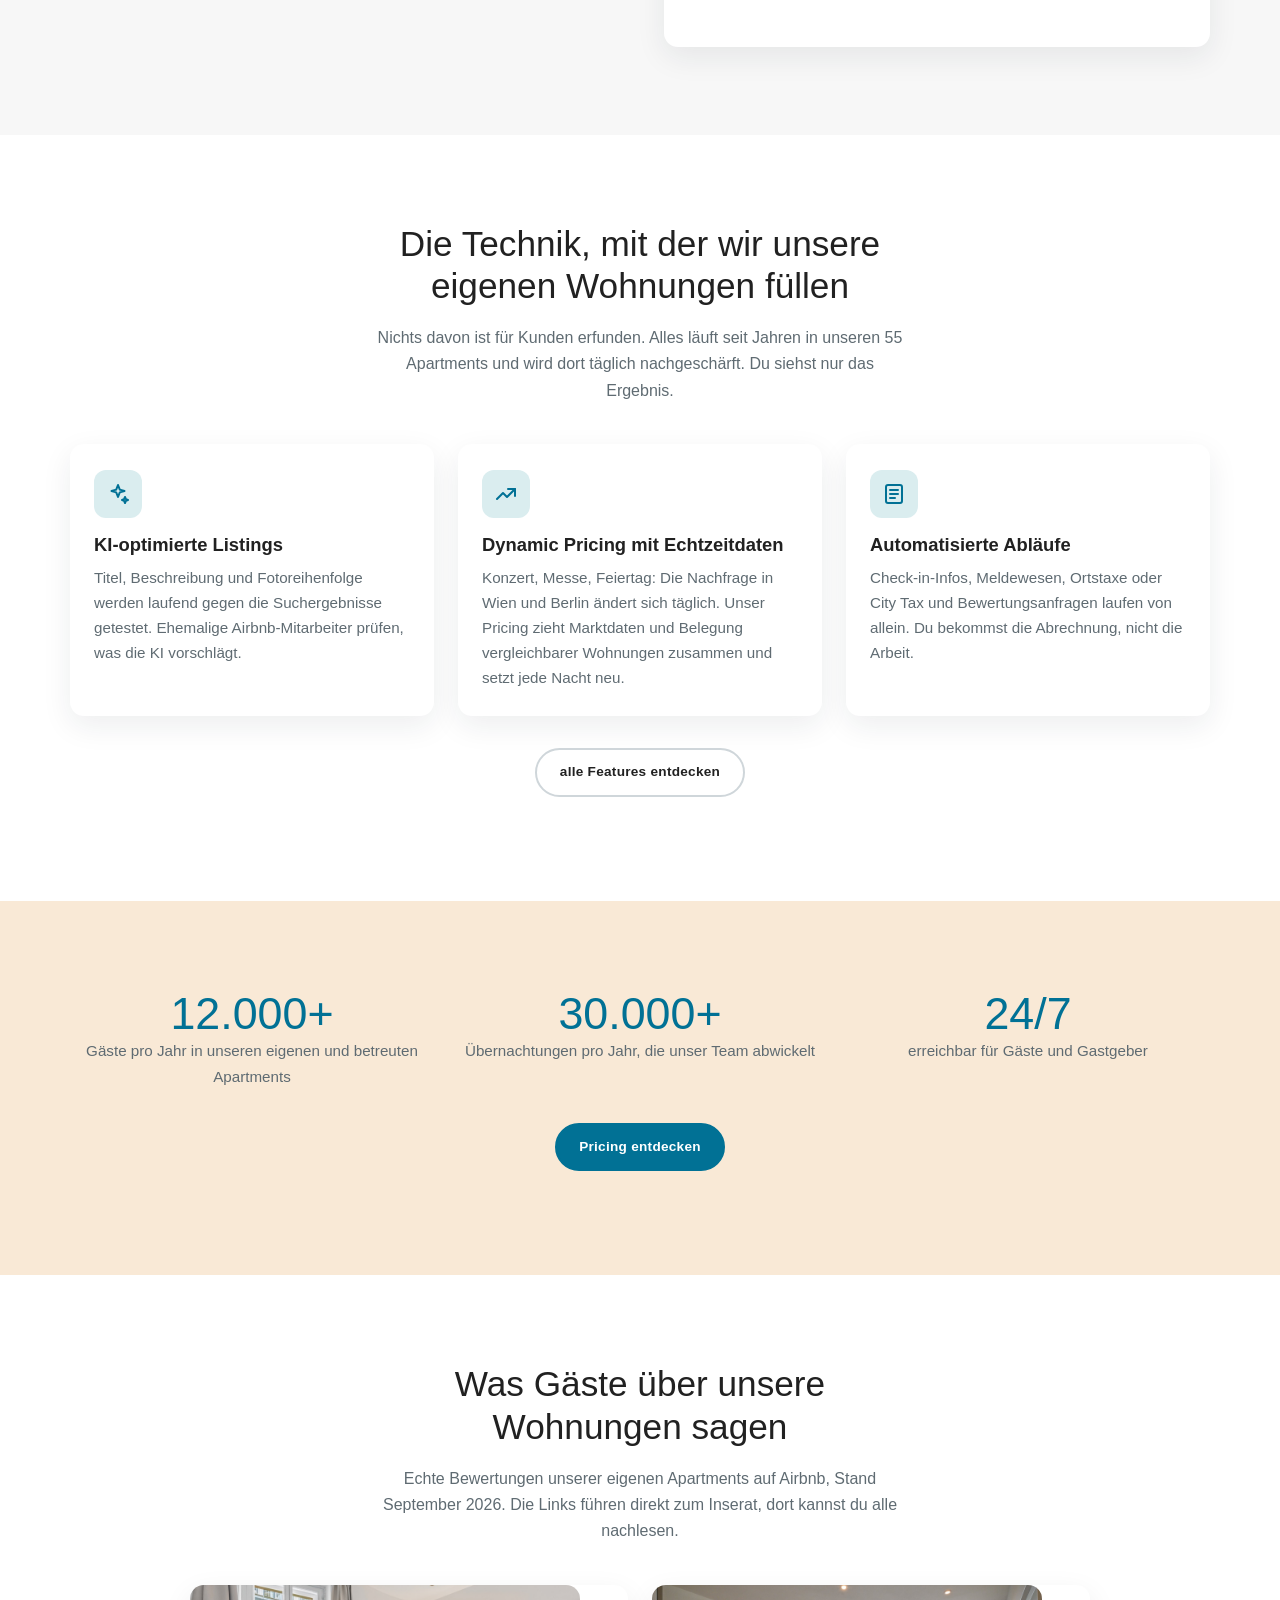
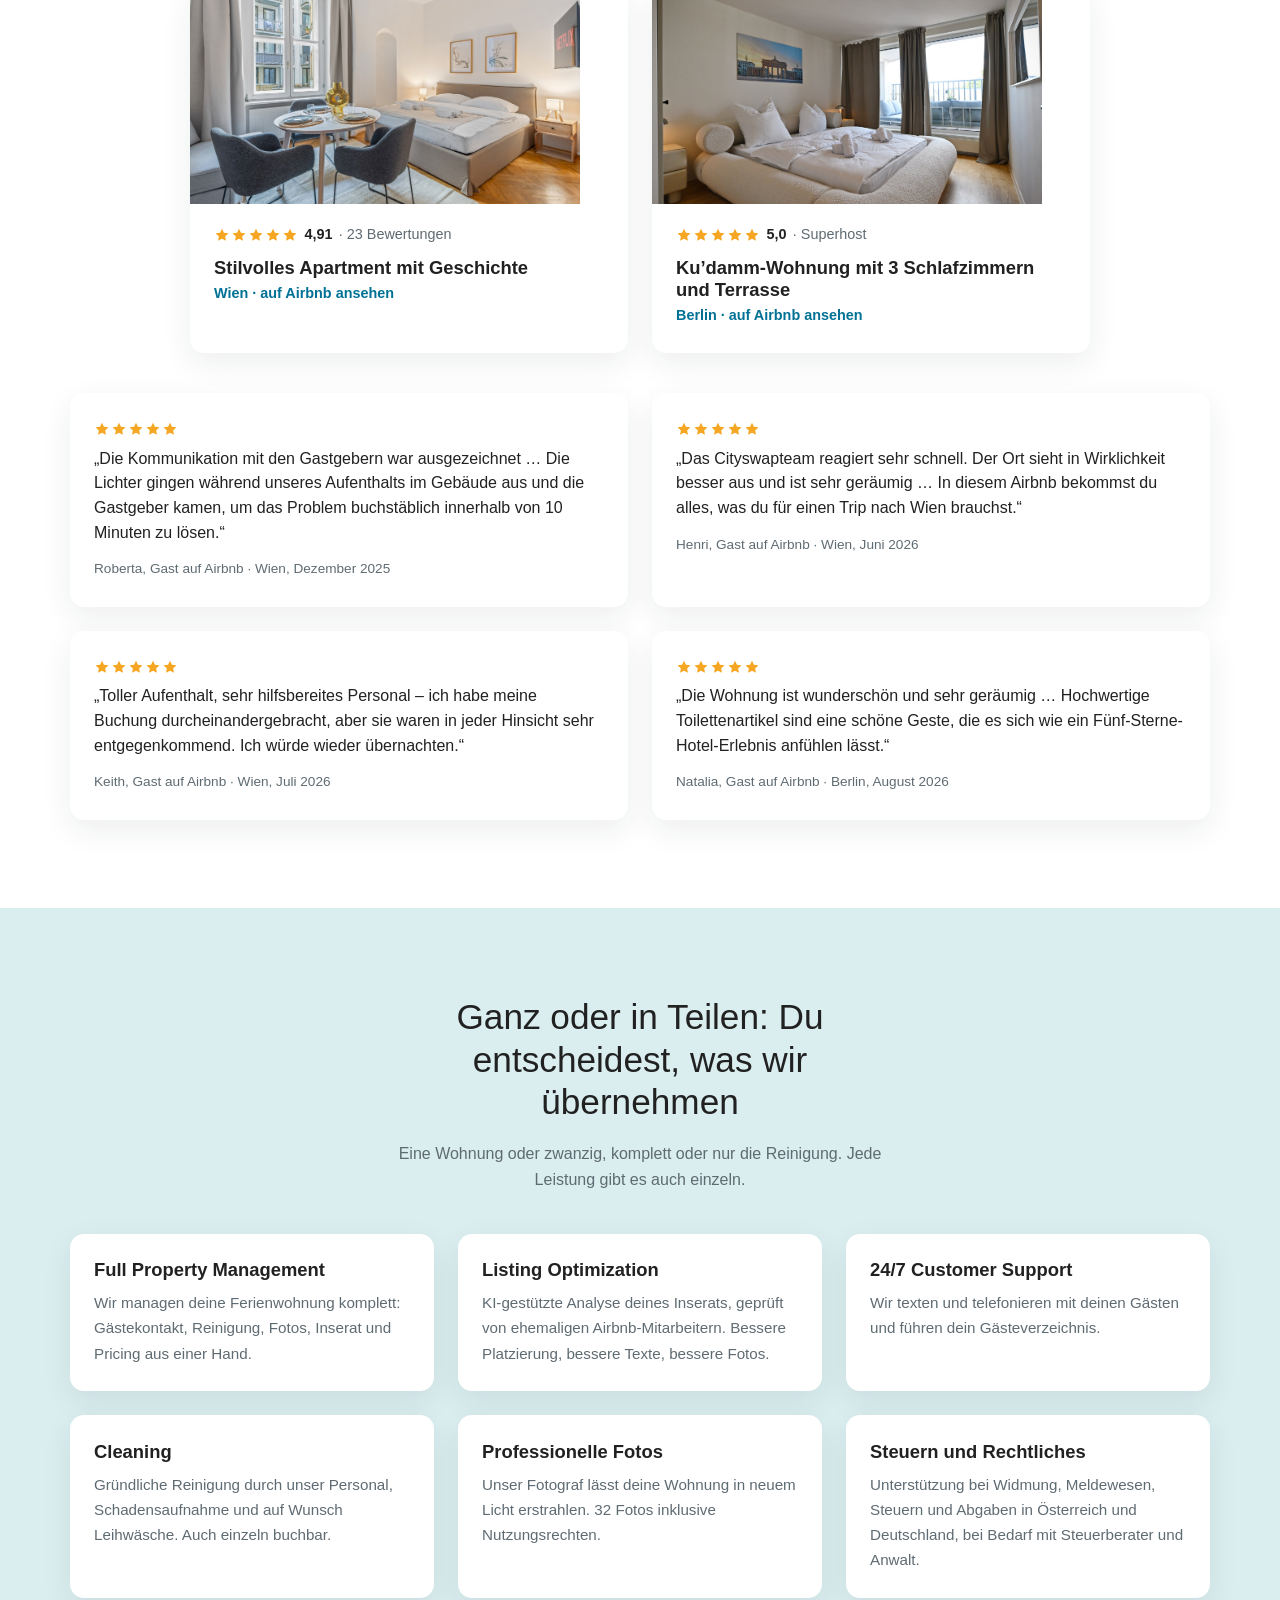
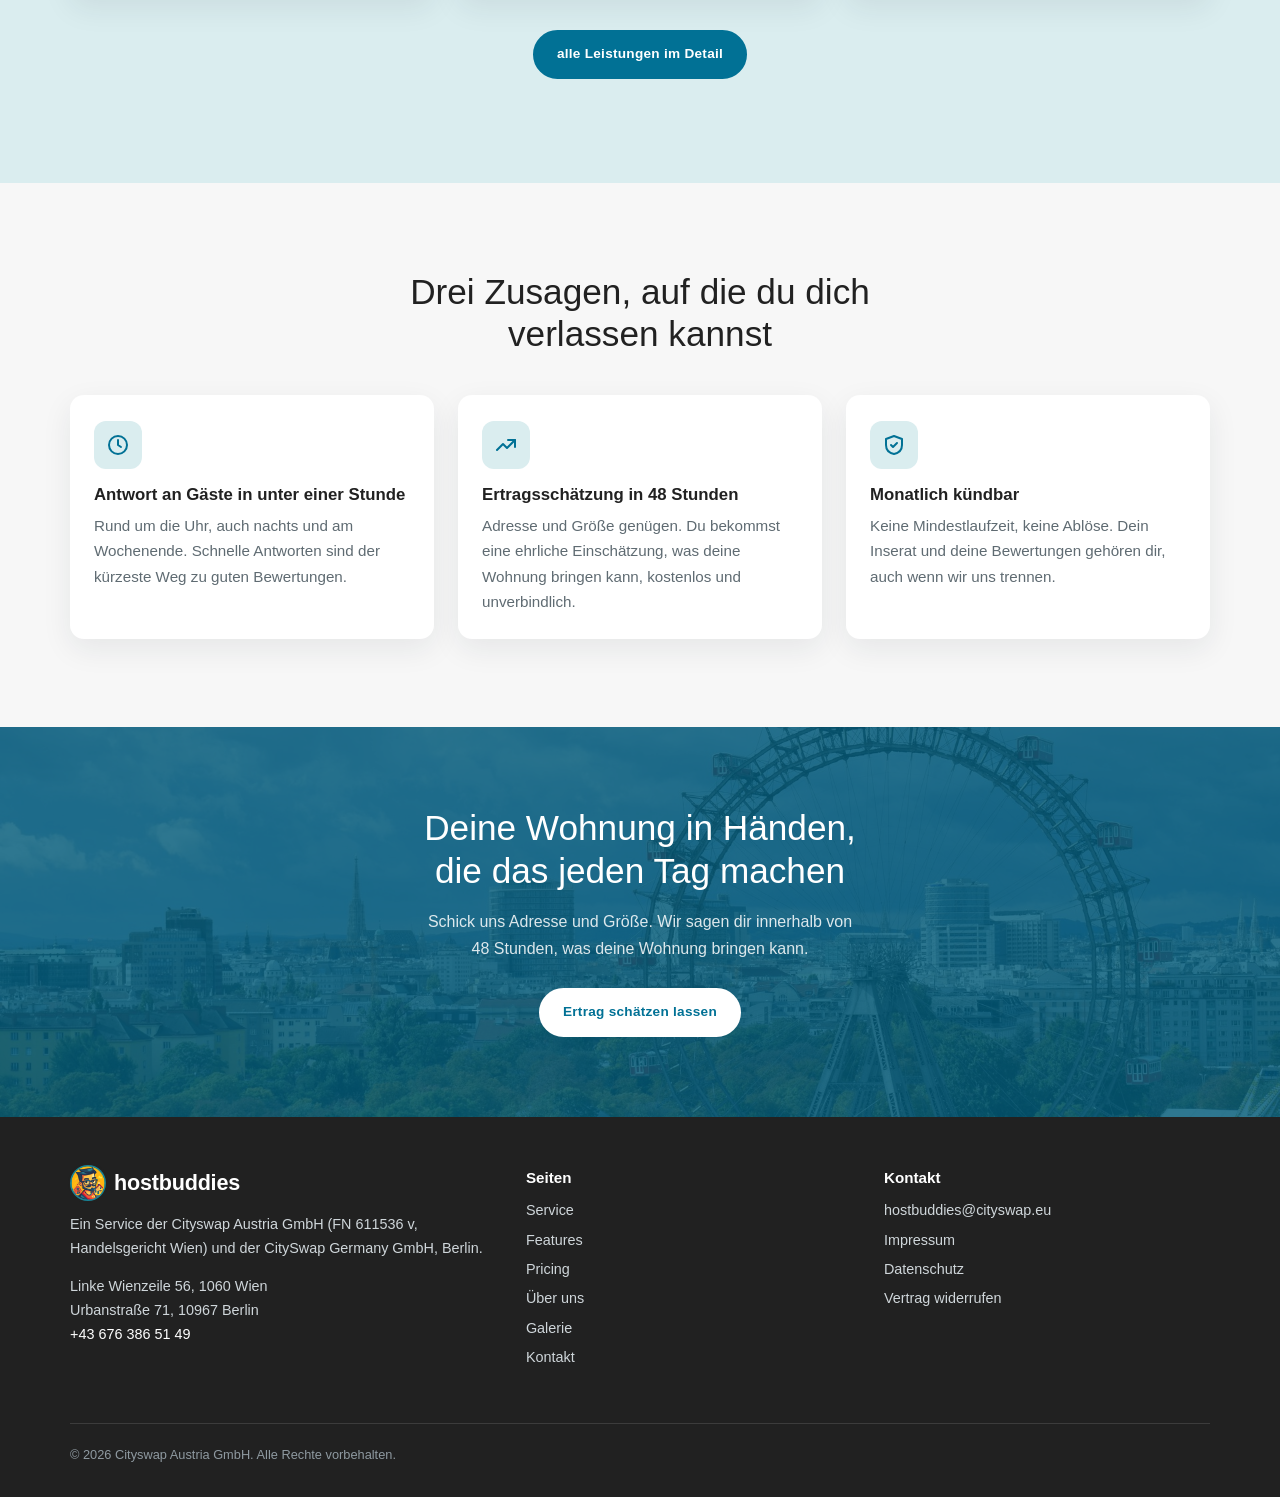
==== commit 5dd895aa: "Eigene Sprache statt Hostmacher-Wortlaut, Betreiberstory nach vorn Externes Feedback hat gezeigt, da" ====
--- a/index.html
+++ b/index.html
@@ -3,8 +3,8 @@
 <head>
 <meta charset="utf-8">
 <meta name="viewport" content="width=device-width, initial-scale=1">
-<title>Airbnb Co-Host in Wien und Berlin – Hostbuddies</title>
-<meta name="description" content="Hostbuddies verwaltet deine Ferienwohnung in Wien und Berlin: KI-optimierte Inserate, Dynamic Pricing mit Echtzeitdaten, 24/7 Gästeservice und Reinigung.">
+<title>Hostbuddies – Wir betreiben Ferienwohnungen. Jetzt auch deine.</title>
+<meta name="description" content="Hostbuddies betreibt eigene Ferienwohnungen in Wien und Berlin und übernimmt deine gleich mit: Inserat, Preise, Gäste rund um die Uhr, Reinigung, Meldewesen. 20 % Provision, sonst nichts.">
 <link rel="icon" href="img/logo-512.jpg">
 <link rel="stylesheet" href="style.css">
 </head>
@@ -36,8 +36,8 @@
 <section class="hero">
   <div class="container">
     <div>
-      <h1>Dein Airbnb Management Service in Wien und Berlin</h1>
-      <p class="lead">Co-Hosting für Apartments und Ferienwohnungen in Wien, Berlin und Umgebung. KI-optimierte Inserate, Preise aus Echtzeitdaten und ein Team, das rund um die Uhr für deine Gäste da ist.</p>
+      <h1>Wir betreiben Ferienwohnungen. Jeden Tag. Jetzt auch deine.</h1>
+      <p class="lead">Airbnb-Management und Co-Hosting in Wien und Berlin. 12.000+ Gäste und 30.000+ Übernachtungen pro Jahr in unseren eigenen und betreuten Apartments. Dieselben Systeme, dasselbe Team und dasselbe Pricing übernehmen wir für deine Wohnung.</p>
       <a class="btn btn-outline" href="#warum">mehr erfahren
         <svg viewBox="0 0 24 24" fill="none" stroke="currentColor" stroke-width="2.5" stroke-linecap="round" stroke-linejoin="round" aria-hidden="true"><path d="m6 9 6 6 6-6"/></svg>
       </a>
@@ -50,13 +50,13 @@
 
 <section class="abschnitt zentriert" style="padding-top: 0;">
   <div class="container">
-    <h2><span class="markiert">Professionelle</span> Vermarktung über Airbnb, Booking.com &amp; Co.</h2>
+    <h2><span class="markiert">Betreiber</span>, nicht nur Berater. Das merkst du an deiner Auslastung.</h2>
     <div class="leiste" aria-label="Unsere Kernleistungen">
       <div><svg viewBox="0 0 24 24" fill="none" stroke="currentColor" stroke-width="2" stroke-linecap="round" stroke-linejoin="round" aria-hidden="true"><path d="M12 3l1.8 4.6L18.5 9l-4.7 1.4L12 15l-1.8-4.6L5.5 9l4.7-1.4z"/><path d="M19 15l.9 2.1L22 18l-2.1.9L19 21l-.9-2.1L16 18l2.1-.9z"/></svg>KI-optimierte Inserate</div>
       <div><svg viewBox="0 0 24 24" fill="none" stroke="currentColor" stroke-width="2" stroke-linecap="round" stroke-linejoin="round" aria-hidden="true"><path d="M3 17l6-6 4 4 8-8"/><path d="M14 7h7v7"/></svg>Dynamic Pricing</div>
       <div><svg viewBox="0 0 24 24" fill="none" stroke="currentColor" stroke-width="2" stroke-linecap="round" stroke-linejoin="round" aria-hidden="true"><path d="M21 12a8 8 0 0 1-11.5 7.2L4 21l1.8-5.5A8 8 0 1 1 21 12z"/></svg>24/7 Gästeservice</div>
       <div><svg viewBox="0 0 24 24" fill="none" stroke="currentColor" stroke-width="2" stroke-linecap="round" stroke-linejoin="round" aria-hidden="true"><path d="M4 21 14 11"/><path d="m13 6 5 5"/><path d="m15 4 5 5"/><path d="M12 12 8 8"/><path d="M3 21l4-1 1-4"/></svg>Reinigung</div>
-      <div><svg viewBox="0 0 24 24" fill="none" stroke="currentColor" stroke-width="2" stroke-linecap="round" stroke-linejoin="round" aria-hidden="true"><path d="M12 3 4 6v6c0 5 3.5 8 8 9 4.5-1 8-4 8-9V6z"/><path d="m9 12 2 2 4-4"/></svg>Rechtlich sauber</div>
+      <div><svg viewBox="0 0 24 24" fill="none" stroke="currentColor" stroke-width="2" stroke-linecap="round" stroke-linejoin="round" aria-hidden="true"><path d="M12 3 4 6v6c0 5 3.5 8 8 9 4.5-1 8-4 8-9V6z"/><path d="m9 12 2 2 4-4"/></svg>Regeln im Griff</div>
     </div>
   </div>
 </section>
@@ -65,18 +65,18 @@
   <div class="container">
     <div class="zweispaltig">
       <div>
-        <h2>End-to-end Service für Gastgeber</h2>
-        <p style="color: var(--text-hell); max-width: 44ch;">Mit Hostbuddies vermietest du deine Wohnung in Wien oder Berlin automatisiert und trotzdem persönlich betreut. Wir übernehmen jeden Schritt, von der ersten Anfrage bis zur Abrechnung, und setzen uns mit voller Leidenschaft für deine Auslastung ein.</p>
+        <h2>Was wir für unsere Wohnungen tun, tun wir für deine</h2>
+        <p style="color: var(--text-hell); max-width: 44ch;">Hostbuddies ist aus dem eigenen Apartmentbetrieb entstanden. Unser Team betreut 55 Wohnungen in Wien und Berlin, jeden Tag, mit eigenem Personal. Deine Wohnung läuft über dieselben Abläufe, von der ersten Anfrage bis zur monatlichen Abrechnung.</p>
         <a class="btn" href="service.html">alle Leistungen ansehen</a>
       </div>
       <div class="box">
-        <h3>Hohe Servicestandards für deine Wohnung</h3>
-        <p class="unter">Was bei uns selbstverständlich dazugehört.</p>
+        <h3>Der Standard aus unserem eigenen Betrieb</h3>
+        <p class="unter">Was unsere Gäste gewohnt sind, bekommen deine auch.</p>
         <ul class="vorteile">
           <li><span class="haken"><svg viewBox="0 0 24 24" fill="none" stroke="currentColor" stroke-width="3" stroke-linecap="round" stroke-linejoin="round"><path d="m5 12 5 5 9-10"/></svg></span><div><strong>Professionelle Reinigung nach jeder Abreise</strong><span>Eigenes Personal, Qualitätskontrolle, Schadensaufnahme und auf Wunsch Leihwäsche.</span></div></li>
           <li><span class="haken"><svg viewBox="0 0 24 24" fill="none" stroke="currentColor" stroke-width="3" stroke-linecap="round" stroke-linejoin="round"><path d="m5 12 5 5 9-10"/></svg></span><div><strong>Kundenservice für deine Gäste, 24/7</strong><span>Check-in, Rückfragen, Notfälle. Automatisiert, wo es Sinn macht, sonst persönlich aus Wien oder Berlin.</span></div></li>
           <li><span class="haken"><svg viewBox="0 0 24 24" fill="none" stroke="currentColor" stroke-width="3" stroke-linecap="round" stroke-linejoin="round"><path d="m5 12 5 5 9-10"/></svg></span><div><strong>Preise, die sich jeden Tag anpassen</strong><span>Dynamic Pricing mit Echtzeitdaten zu Nachfrage, Events und Saison. Mehr Umsatz, weniger Leerstand.</span></div></li>
-          <li><span class="haken"><svg viewBox="0 0 24 24" fill="none" stroke="currentColor" stroke-width="3" stroke-linecap="round" stroke-linejoin="round"><path d="m5 12 5 5 9-10"/></svg></span><div><strong>Alles rechtlich sauber</strong><span>Gästeverzeichnis, Ortstaxe und Widmung in Wien, Registriernummer und City Tax in Berlin. Wir kennen die Regeln in beiden Städten.</span></div></li>
+          <li><span class="haken"><svg viewBox="0 0 24 24" fill="none" stroke="currentColor" stroke-width="3" stroke-linecap="round" stroke-linejoin="round"><path d="m5 12 5 5 9-10"/></svg></span><div><strong>Regeln im Griff</strong><span>Gästeverzeichnis, Ortstaxe und Widmung in Wien, Registriernummer und City Tax in Berlin. Wir kennen die Vorgaben aus dem eigenen Betrieb, helfen dir, sie einzuhalten, und holen bei Bedarf Steuerberater oder Anwalt dazu.</span></div></li>
         </ul>
       </div>
     </div>
@@ -85,8 +85,8 @@
 
 <section class="abschnitt zentriert">
   <div class="container">
-    <h2>Smarte Tools für die Vermarktung</h2>
-    <p class="lead">Wir investieren laufend in Technologie, damit deine Wohnung sichtbar bleibt und den richtigen Preis hat. Du siehst davon nur das Ergebnis.</p>
+    <h2>Die Technik, mit der wir unsere eigenen Wohnungen füllen</h2>
+    <p class="lead">Nichts davon ist für Kunden erfunden. Alles läuft seit Jahren in unseren 55 Apartments und wird dort täglich nachgeschärft. Du siehst nur das Ergebnis.</p>
     <div class="raster raster-3" style="text-align: left;">
       <div class="kachel">
         <div class="icon"><svg viewBox="0 0 24 24" fill="none" stroke="currentColor" stroke-width="2" stroke-linecap="round" stroke-linejoin="round"><path d="M12 3l1.8 4.6L18.5 9l-4.7 1.4L12 15l-1.8-4.6L5.5 9l4.7-1.4z"/><path d="M19 15l.9 2.1L22 18l-2.1.9L19 21l-.9-2.1L16 18l2.1-.9z"/></svg></div>
@@ -111,8 +111,8 @@
 <section class="abschnitt abschnitt-beige">
   <div class="container">
     <div class="zahlen">
-      <div><strong>12.000+</strong><span>Gäste pro Jahr in Wien und Berlin</span></div>
-      <div><strong>30.000+</strong><span>Übernachtungen pro Jahr in unseren Wohnungen</span></div>
+      <div><strong>12.000+</strong><span>Gäste pro Jahr in unseren eigenen und betreuten Apartments</span></div>
+      <div><strong>30.000+</strong><span>Übernachtungen pro Jahr, die unser Team abwickelt</span></div>
       <div><strong>24/7</strong><span>erreichbar für Gäste und Gastgeber</span></div>
     </div>
     <p class="zentriert" style="margin-top: 2rem;"><a class="btn" href="pricing.html">Pricing entdecken</a></p>
@@ -143,8 +143,8 @@
 
 <section class="abschnitt abschnitt-hellblau zentriert">
   <div class="container">
-    <h2>Ideal für Gastgeber aller Art</h2>
-    <p class="lead">Ob eine Wohnung oder zwanzig: Buche das ganze Paket oder nur das, was du gerade brauchst. Jede Leistung ist auch einzeln erhältlich.</p>
+    <h2>Ganz oder in Teilen: Du entscheidest, was wir übernehmen</h2>
+    <p class="lead">Eine Wohnung oder zwanzig, komplett oder nur die Reinigung. Jede Leistung gibt es auch einzeln.</p>
     <div class="raster raster-3" style="text-align: left;">
       <div class="kachel leistung">
         <h3>Full Property Management</h3>
@@ -168,7 +168,7 @@
       </div>
       <div class="kachel leistung">
         <h3>Steuern und Rechtliches</h3>
-        <p>Beratung zu Baurecht, Umwidmung, Steuern und Abgaben rund um die Kurzzeitvermietung in Österreich und Deutschland.</p>
+        <p>Unterstützung bei Widmung, Meldewesen, Steuern und Abgaben in Österreich und Deutschland, bei Bedarf mit Steuerberater und Anwalt.</p>
       </div>
     </div>
     <p style="margin-top: 2rem;"><a class="btn" href="service.html">alle Leistungen im Detail</a></p>
@@ -200,9 +200,9 @@
 
 <section class="band band-foto" style="--foto: url(img/riesenrad.jpg)">
   <div class="container">
-    <h2>Mit uns kannst du dich entspannt zurücklehnen</h2>
-    <p>Schreib uns kurz, was du vermietest. Wir sagen dir, was deine Wohnung bringen kann.</p>
-    <a class="btn btn-weiss" href="kontakt.html">jetzt sorgenfrei vermieten</a>
+    <h2>Deine Wohnung in Händen, die das jeden Tag machen</h2>
+    <p>Schick uns Adresse und Größe. Wir sagen dir innerhalb von 48 Stunden, was deine Wohnung bringen kann.</p>
+    <a class="btn btn-weiss" href="kontakt.html">Ertrag schätzen lassen</a>
   </div>
 </section>
 
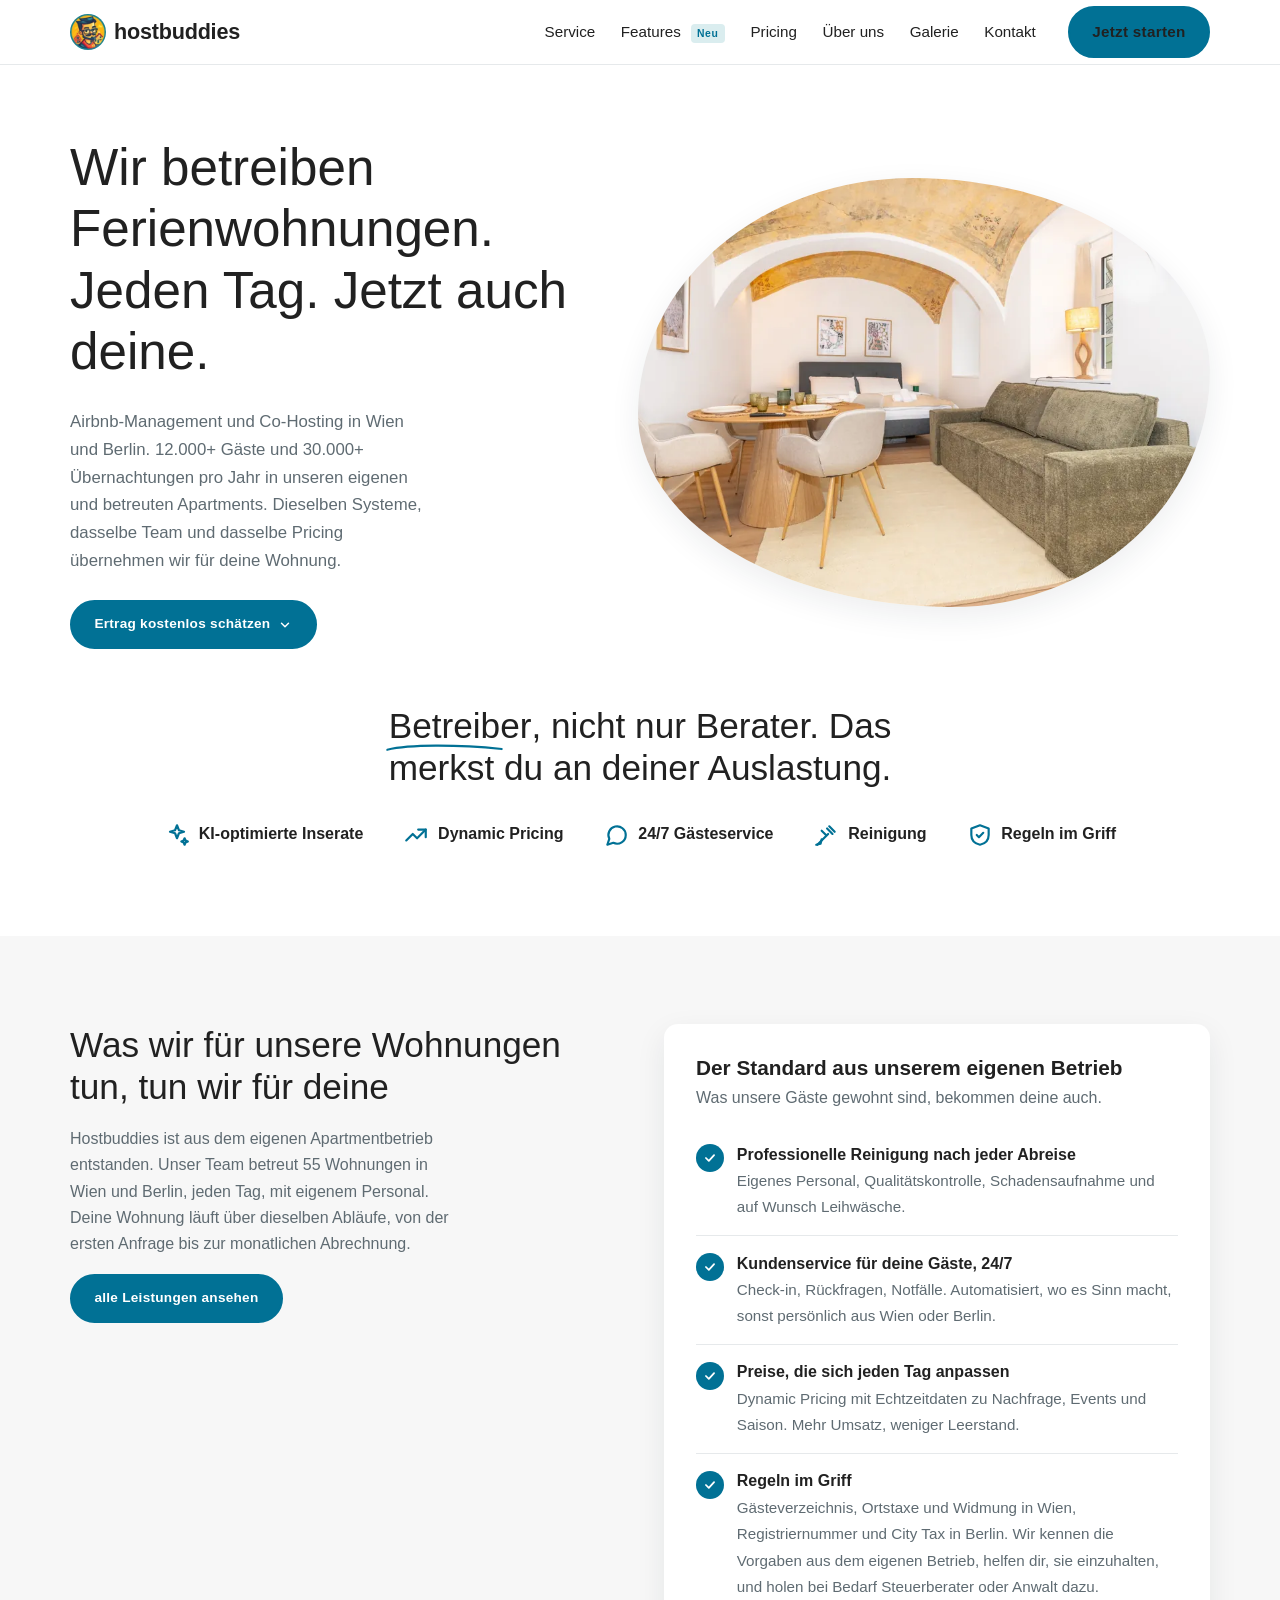
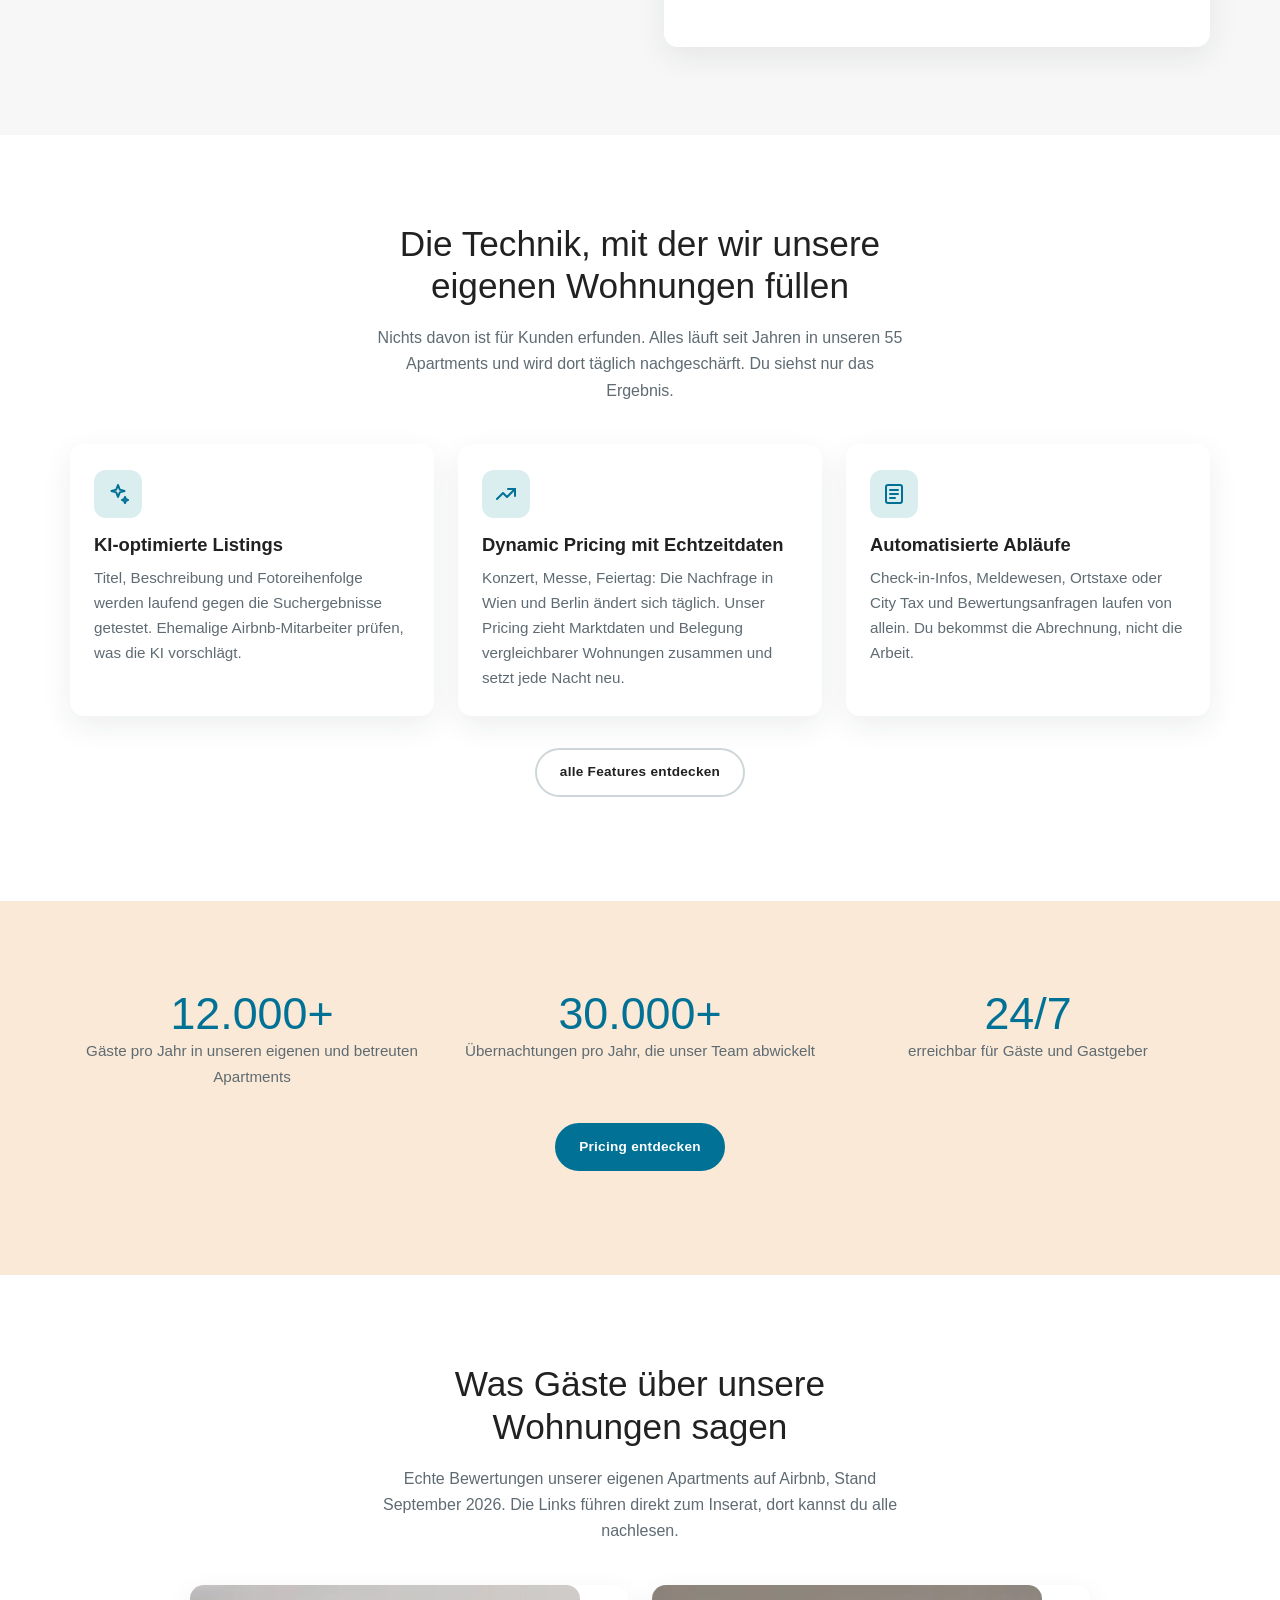
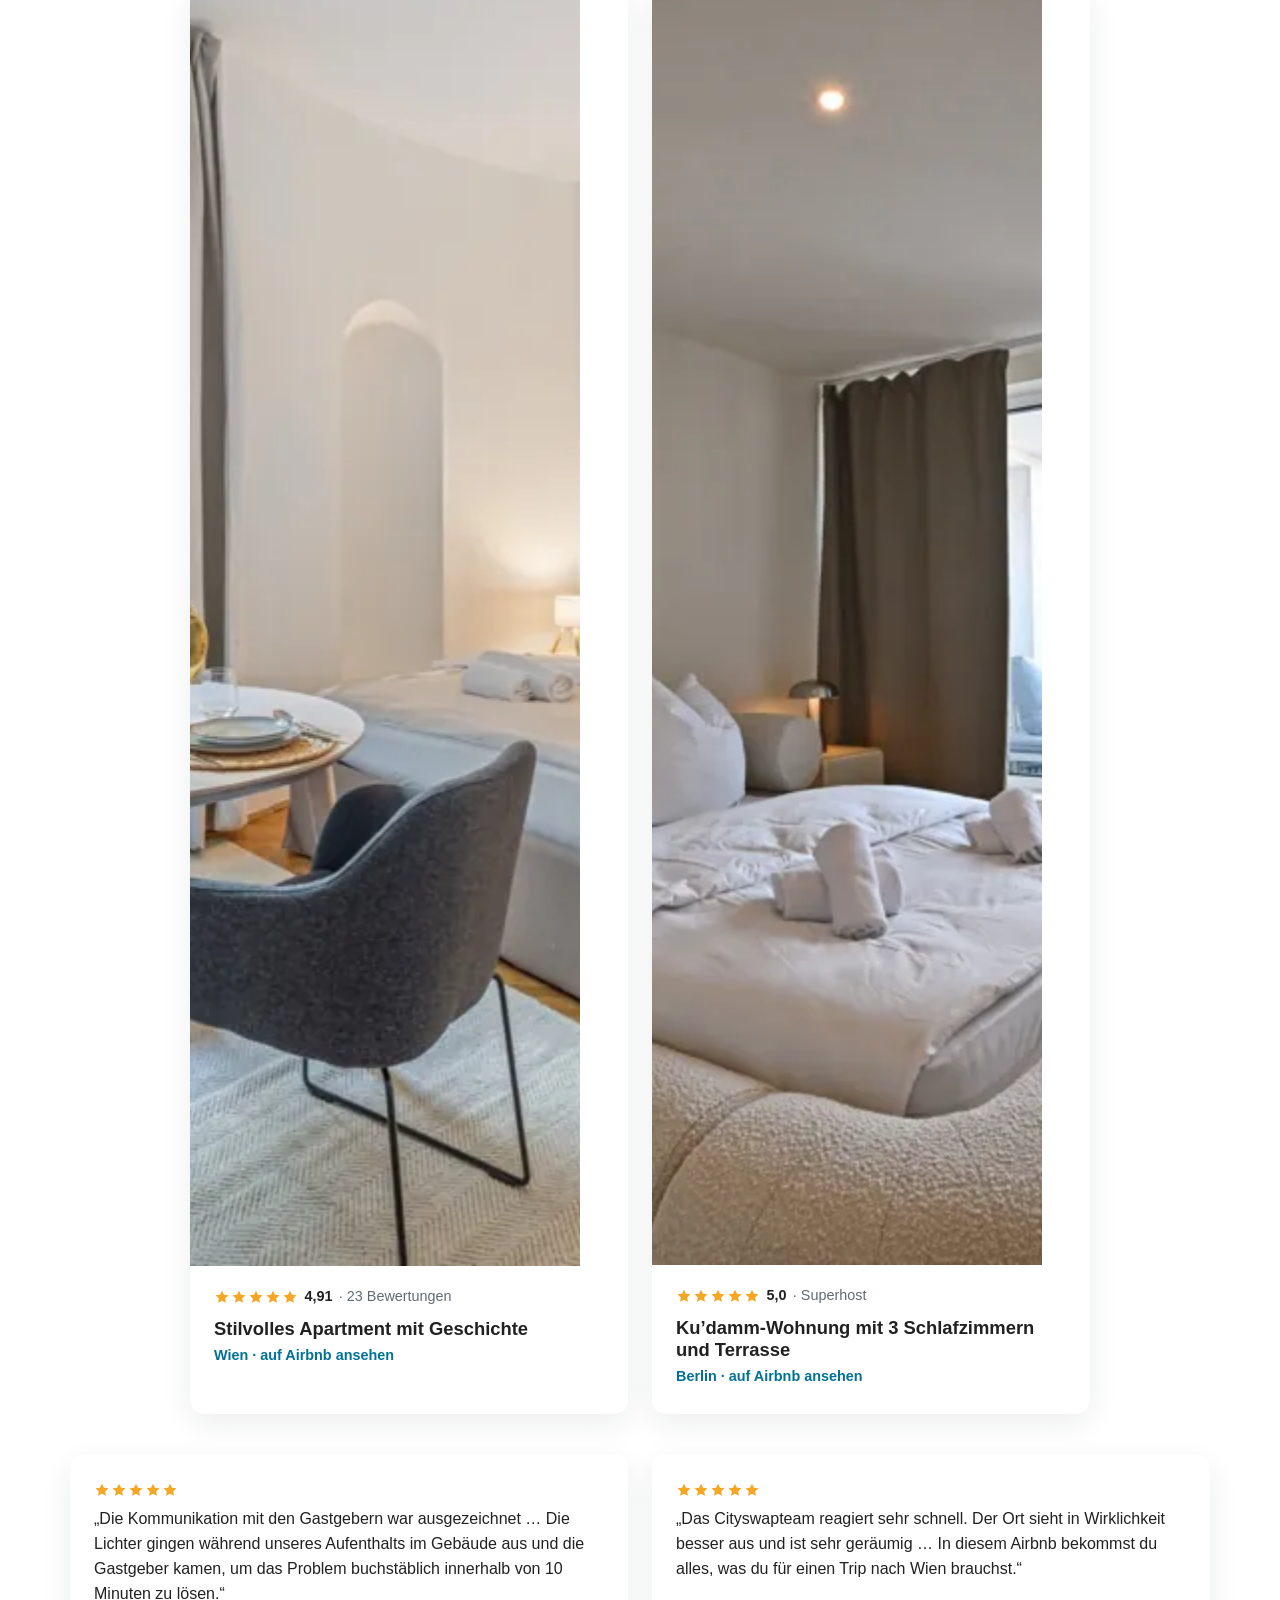
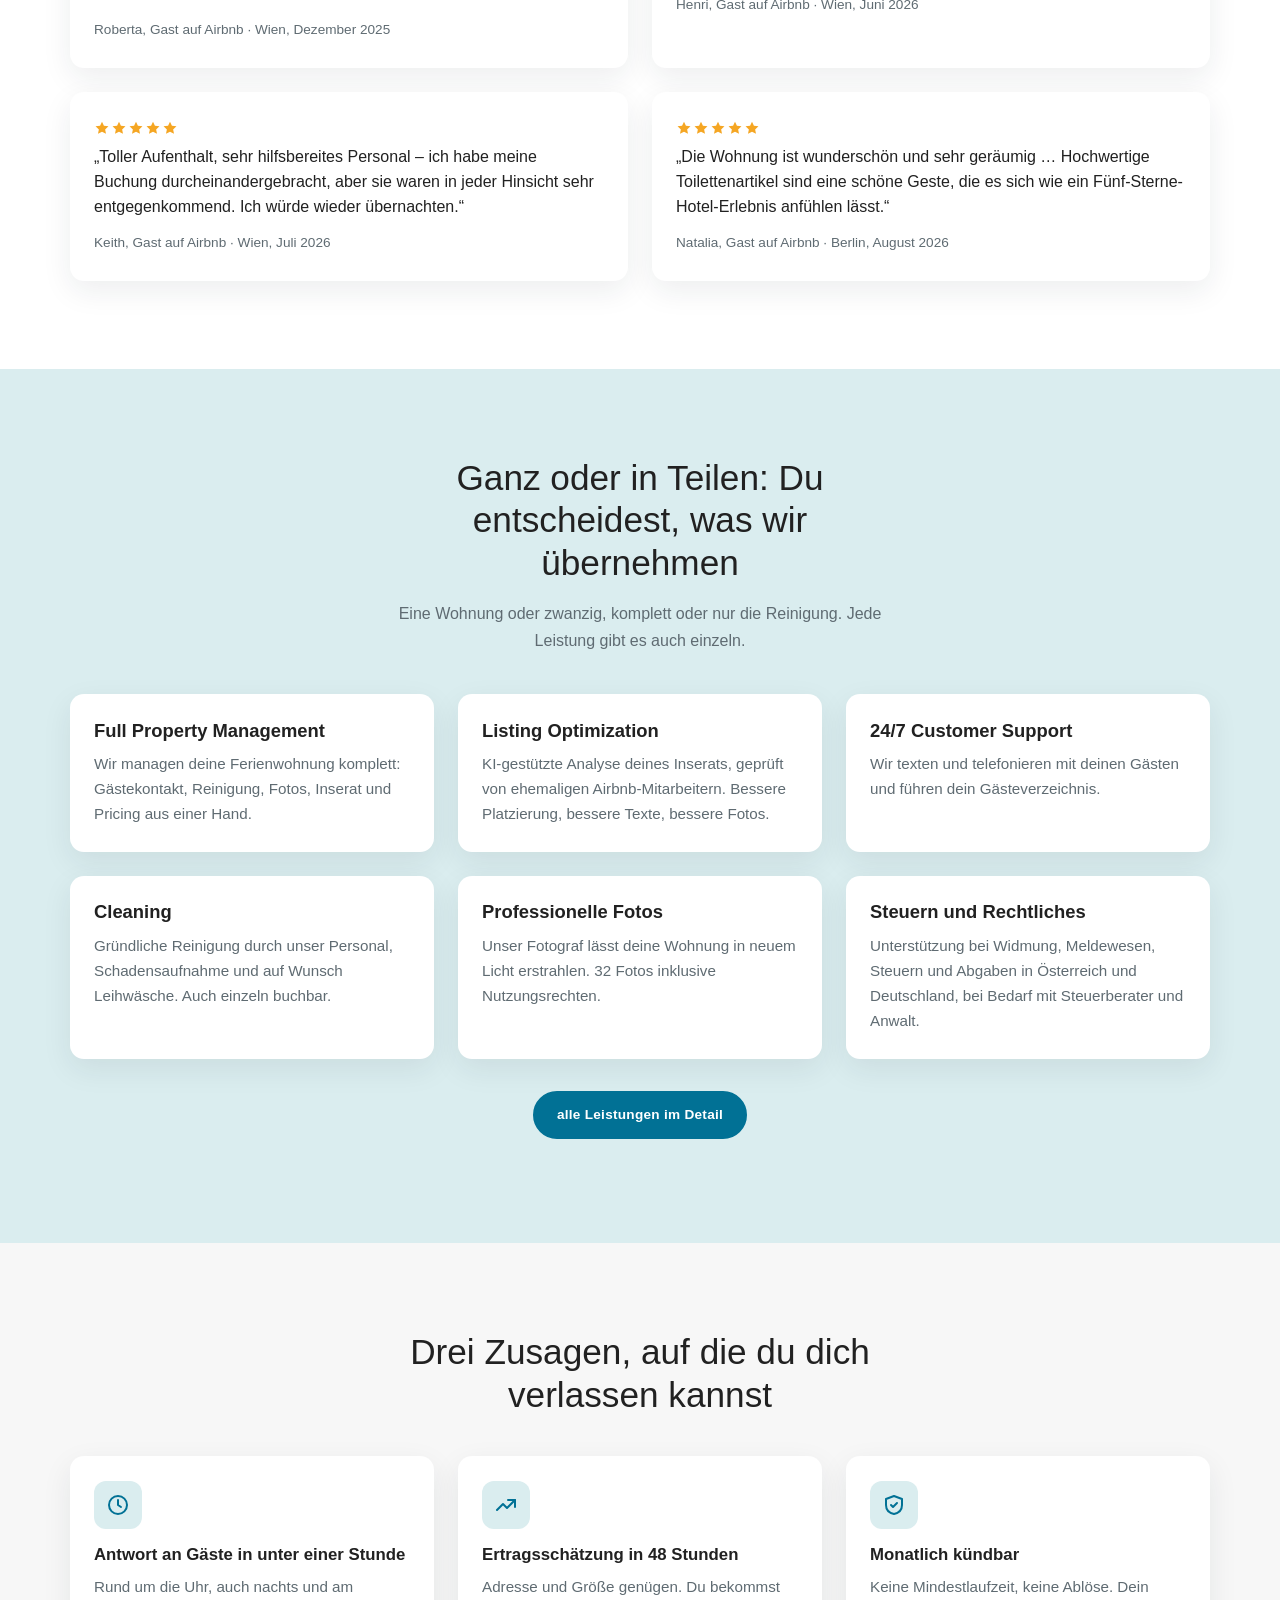
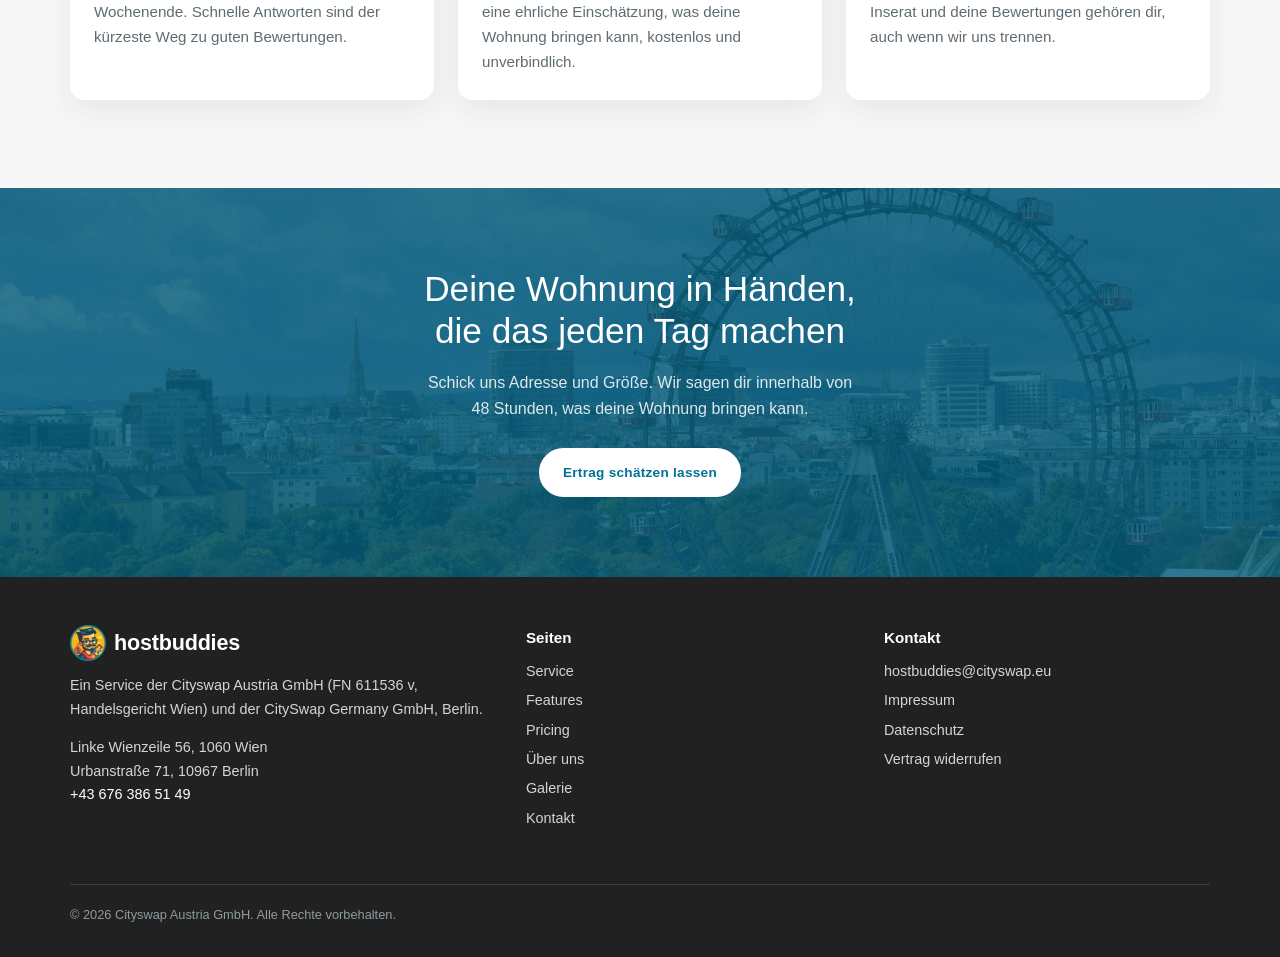
==== commit 9696821d: "Improve SEO, responsive images, accessibility and email forms" ====
--- a/index.html
+++ b/index.html
@@ -3,17 +3,29 @@
 <head>
 <meta charset="utf-8">
 <meta name="viewport" content="width=device-width, initial-scale=1">
-<title>Hostbuddies – Wir betreiben Ferienwohnungen. Jetzt auch deine.</title>
+<title>Airbnb-Management &amp; Co-Hosting in Wien und Berlin | Hostbuddies</title>
 <meta name="description" content="Hostbuddies betreibt eigene Ferienwohnungen in Wien und Berlin und übernimmt deine gleich mit: Inserat, Preise, Gäste rund um die Uhr, Reinigung, Meldewesen. 20 % Provision, sonst nichts.">
 <link rel="icon" href="img/logo-512.jpg">
 <link rel="stylesheet" href="style.css">
+<link rel="canonical" href="https://hostbuddies.eu/">
+<meta property="og:type" content="website">
+<meta property="og:locale" content="de_DE">
+<meta property="og:site_name" content="Hostbuddies">
+<meta property="og:title" content="Airbnb-Management &amp; Co-Hosting in Wien und Berlin | Hostbuddies">
+<meta property="og:description" content="Hostbuddies betreibt eigene Ferienwohnungen in Wien und Berlin und übernimmt deine gleich mit: Inserat, Preise, Gäste rund um die Uhr, Reinigung, Meldewesen. 20 % Provision, sonst nichts.">
+<meta property="og:url" content="https://hostbuddies.eu/">
+<meta property="og:image" content="https://hostbuddies.eu/img/gewoelbe-fresko.jpg">
+<meta property="og:image:alt" content="Apartment mit Gewölbedecke – Hostbuddies">
+<meta name="twitter:card" content="summary_large_image">
+<script type="application/ld+json">{"@context": "https://schema.org", "@type": "Organization", "name": "Hostbuddies", "url": "https://hostbuddies.eu/", "logo": "https://hostbuddies.eu/img/logo-512.jpg", "email": "hostbuddies@cityswap.eu", "telephone": "+436763865149", "areaServed": [{"@type": "City", "name": "Wien"}, {"@type": "City", "name": "Berlin"}]}</script>
 </head>
 <body>
+<a class="skip-link" href="#inhalt">Zum Inhalt springen</a>
 
 <header class="kopf">
   <div class="container">
     <a class="logo" href="index.html" aria-label="Hostbuddies Startseite">
-      <img src="img/logo-512.jpg" alt="" width="36" height="36">
+      <img src="img/logo-512-96.webp" alt="" width="36" height="36" decoding="async">
       hostbuddies
     </a>
     <button class="burger" aria-label="Menü öffnen" aria-expanded="false" aria-controls="menue">
@@ -31,19 +43,19 @@
   </div>
 </header>
 
-<main>
+<main id="inhalt">
 
 <section class="hero">
   <div class="container">
     <div>
       <h1>Wir betreiben Ferienwohnungen. Jeden Tag. Jetzt auch deine.</h1>
       <p class="lead">Airbnb-Management und Co-Hosting in Wien und Berlin. 12.000+ Gäste und 30.000+ Übernachtungen pro Jahr in unseren eigenen und betreuten Apartments. Dieselben Systeme, dasselbe Team und dasselbe Pricing übernehmen wir für deine Wohnung.</p>
-      <a class="btn btn-outline" href="#warum">mehr erfahren
+      <a class="btn" href="ertrag.html">Ertrag kostenlos schätzen
         <svg viewBox="0 0 24 24" fill="none" stroke="currentColor" stroke-width="2.5" stroke-linecap="round" stroke-linejoin="round" aria-hidden="true"><path d="m6 9 6 6 6-6"/></svg>
       </a>
     </div>
     <div class="hero-bild">
-      <img src="img/gewoelbe-fresko.jpg" alt="Helles Apartment mit Gewölbedecke und Sofa" width="1920" height="1280">
+      <img src="img/gewoelbe-fresko-1600.webp" alt="Helles Apartment mit Gewölbedecke und Sofa" width="1920" height="1280" decoding="async" srcset="img/gewoelbe-fresko-480.webp 480w, img/gewoelbe-fresko-960.webp 960w, img/gewoelbe-fresko-1600.webp 1600w" sizes="(max-width: 860px) 100vw, 570px" fetchpriority="high">
     </div>
   </div>
 </section>
@@ -125,13 +137,13 @@
     <p class="lead">Echte Bewertungen unserer eigenen Apartments auf Airbnb, Stand September 2026. Die Links führen direkt zum Inserat, dort kannst du alle nachlesen.</p>
     <div class="raster raster-2 inserate" style="text-align: left;">
       <a class="kachel inserat" href="https://www.airbnb.de/rooms/1553820393908016129" target="_blank" rel="noopener">
-        <img class="kachel-bild" src="img/zimmer-altbau.jpg" alt="Altbauzimmer mit Esstisch und Bett" loading="lazy">
+        <img class="kachel-bild" src="img/zimmer-altbau-1600.webp" alt="Altbauzimmer mit Esstisch und Bett" loading="lazy" width="1920" height="1281" decoding="async" srcset="img/zimmer-altbau-480.webp 480w, img/zimmer-altbau-960.webp 960w, img/zimmer-altbau-1600.webp 1600w" sizes="(max-width: 860px) 100vw, 570px">
         <div class="inserat-kopf"><span class="sterne"><svg viewBox="0 0 24 24" fill="currentColor" aria-hidden="true"><path d="M12 2.5l2.9 6.2 6.8.8-5 4.6 1.3 6.7L12 17.5l-6 3.3 1.3-6.7-5-4.6 6.8-.8z"/></svg><svg viewBox="0 0 24 24" fill="currentColor" aria-hidden="true"><path d="M12 2.5l2.9 6.2 6.8.8-5 4.6 1.3 6.7L12 17.5l-6 3.3 1.3-6.7-5-4.6 6.8-.8z"/></svg><svg viewBox="0 0 24 24" fill="currentColor" aria-hidden="true"><path d="M12 2.5l2.9 6.2 6.8.8-5 4.6 1.3 6.7L12 17.5l-6 3.3 1.3-6.7-5-4.6 6.8-.8z"/></svg><svg viewBox="0 0 24 24" fill="currentColor" aria-hidden="true"><path d="M12 2.5l2.9 6.2 6.8.8-5 4.6 1.3 6.7L12 17.5l-6 3.3 1.3-6.7-5-4.6 6.8-.8z"/></svg><svg viewBox="0 0 24 24" fill="currentColor" aria-hidden="true"><path d="M12 2.5l2.9 6.2 6.8.8-5 4.6 1.3 6.7L12 17.5l-6 3.3 1.3-6.7-5-4.6 6.8-.8z"/></svg></span><strong>4,91</strong><span>· 23 Bewertungen</span></div>
         <h3>Stilvolles Apartment mit Geschichte</h3>
         <p>Wien · auf Airbnb ansehen</p>
       </a>
       <a class="kachel inserat" href="https://www.airbnb.de/rooms/1731354126093793406" target="_blank" rel="noopener">
-        <img class="kachel-bild" src="img/berlin-schlafzimmer.jpg" alt="Schlafzimmer mit Balkon in Berlin" loading="lazy">
+        <img class="kachel-bild" src="img/berlin-schlafzimmer-1600.webp" alt="Schlafzimmer mit Balkon in Berlin" loading="lazy" width="1920" height="1280" decoding="async" srcset="img/berlin-schlafzimmer-480.webp 480w, img/berlin-schlafzimmer-960.webp 960w, img/berlin-schlafzimmer-1600.webp 1600w" sizes="(max-width: 860px) 100vw, 570px">
         <div class="inserat-kopf"><span class="sterne"><svg viewBox="0 0 24 24" fill="currentColor" aria-hidden="true"><path d="M12 2.5l2.9 6.2 6.8.8-5 4.6 1.3 6.7L12 17.5l-6 3.3 1.3-6.7-5-4.6 6.8-.8z"/></svg><svg viewBox="0 0 24 24" fill="currentColor" aria-hidden="true"><path d="M12 2.5l2.9 6.2 6.8.8-5 4.6 1.3 6.7L12 17.5l-6 3.3 1.3-6.7-5-4.6 6.8-.8z"/></svg><svg viewBox="0 0 24 24" fill="currentColor" aria-hidden="true"><path d="M12 2.5l2.9 6.2 6.8.8-5 4.6 1.3 6.7L12 17.5l-6 3.3 1.3-6.7-5-4.6 6.8-.8z"/></svg><svg viewBox="0 0 24 24" fill="currentColor" aria-hidden="true"><path d="M12 2.5l2.9 6.2 6.8.8-5 4.6 1.3 6.7L12 17.5l-6 3.3 1.3-6.7-5-4.6 6.8-.8z"/></svg><svg viewBox="0 0 24 24" fill="currentColor" aria-hidden="true"><path d="M12 2.5l2.9 6.2 6.8.8-5 4.6 1.3 6.7L12 17.5l-6 3.3 1.3-6.7-5-4.6 6.8-.8z"/></svg></span><strong>5,0</strong><span>· Superhost</span></div>
         <h3>Ku’damm-Wohnung mit 3 Schlafzimmern und Terrasse</h3>
         <p>Berlin · auf Airbnb ansehen</p>
@@ -212,7 +224,7 @@
   <div class="container">
     <div>
       <a class="logo" href="index.html">
-        <img src="img/logo-512.jpg" alt="" width="36" height="36">
+        <img src="img/logo-512-96.webp" alt="" width="36" height="36" decoding="async">
         hostbuddies
       </a>
       <p>Ein Service der Cityswap Austria GmbH (FN 611536 v, Handelsgericht Wien) und der CitySwap Germany GmbH, Berlin.</p>
--- a/style.css
+++ b/style.css
@@ -86,6 +86,11 @@
 .btn-weiss:hover { background: var(--beige); border-color: var(--beige); }
 
 .btn svg { width: 14px; height: 14px; }
+
+.btn.wa { background: #25d366; border-color: #25d366; color: #fff; width: 100%; justify-content: center; font-size: 0.95rem; padding: 0.85rem 1.4rem; }
+.btn.wa:hover { background: #1ebe5b; border-color: #1ebe5b; }
+.btn.wa svg { width: 18px; height: 18px; }
+.klein-hinweis { font-size: 0.8rem; color: var(--text-hell); margin-top: 0.8rem; }
 
 /* ---------- Kopfzeile ---------- */
 
@@ -634,3 +639,14 @@
 .zusagen .kachel h3 { font-size: 1.05rem; }
 .vorteile.nein .haken { background: #c94f4f; }
 .fuss p a { color: var(--weiss); }
+
+/* Keyboard access and motion preferences */
+.skip-link { position: fixed; top: -100px; left: 1rem; z-index: 100; background: #fff; color: #015d7a; padding: 1rem; border: 2px solid currentColor; }
+.skip-link:focus { top: 1rem; }
+:focus-visible { outline: 3px solid #015d7a; outline-offset: 4px; }
+main, section[id] { scroll-margin-top: 6rem; }
+.btn.wa { color: #123522; }
+@media (prefers-reduced-motion: reduce) {
+  html { scroll-behavior: auto; }
+  *, *::before, *::after { transition: none !important; animation: none !important; }
+}
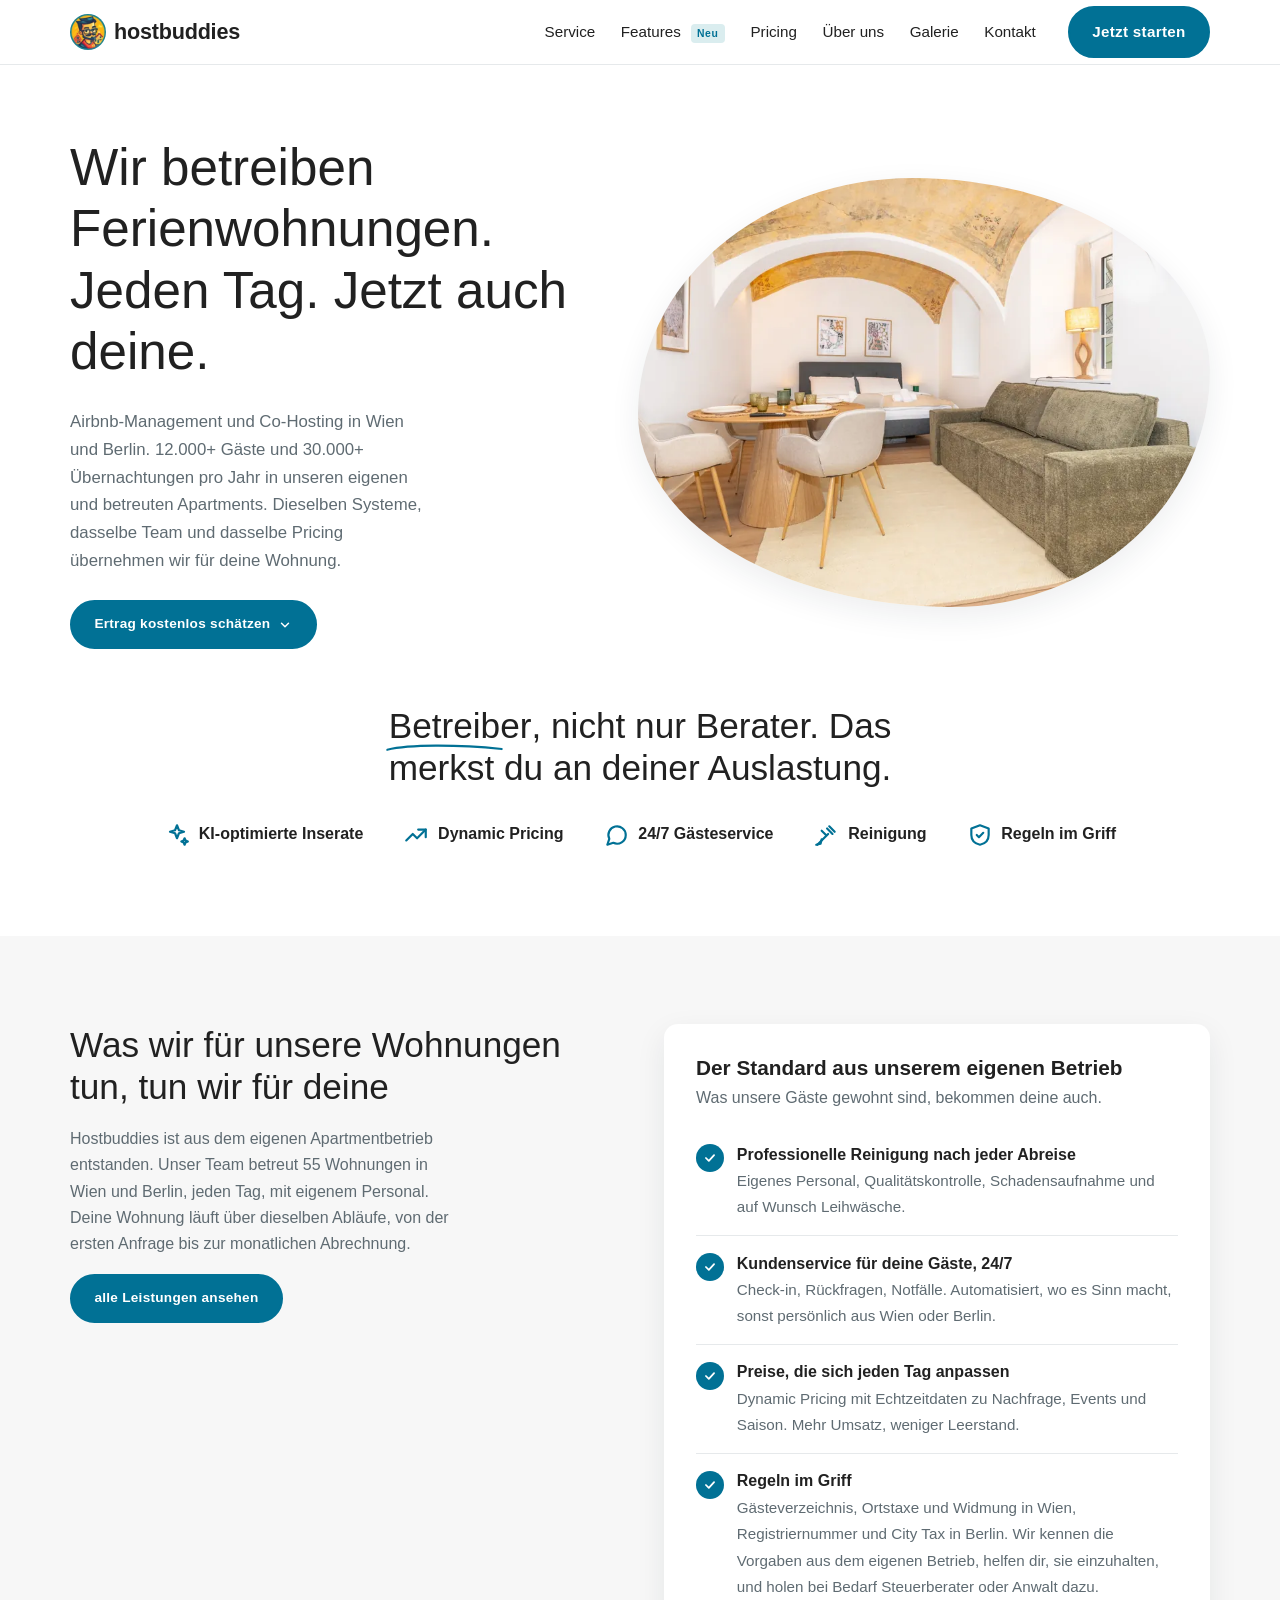
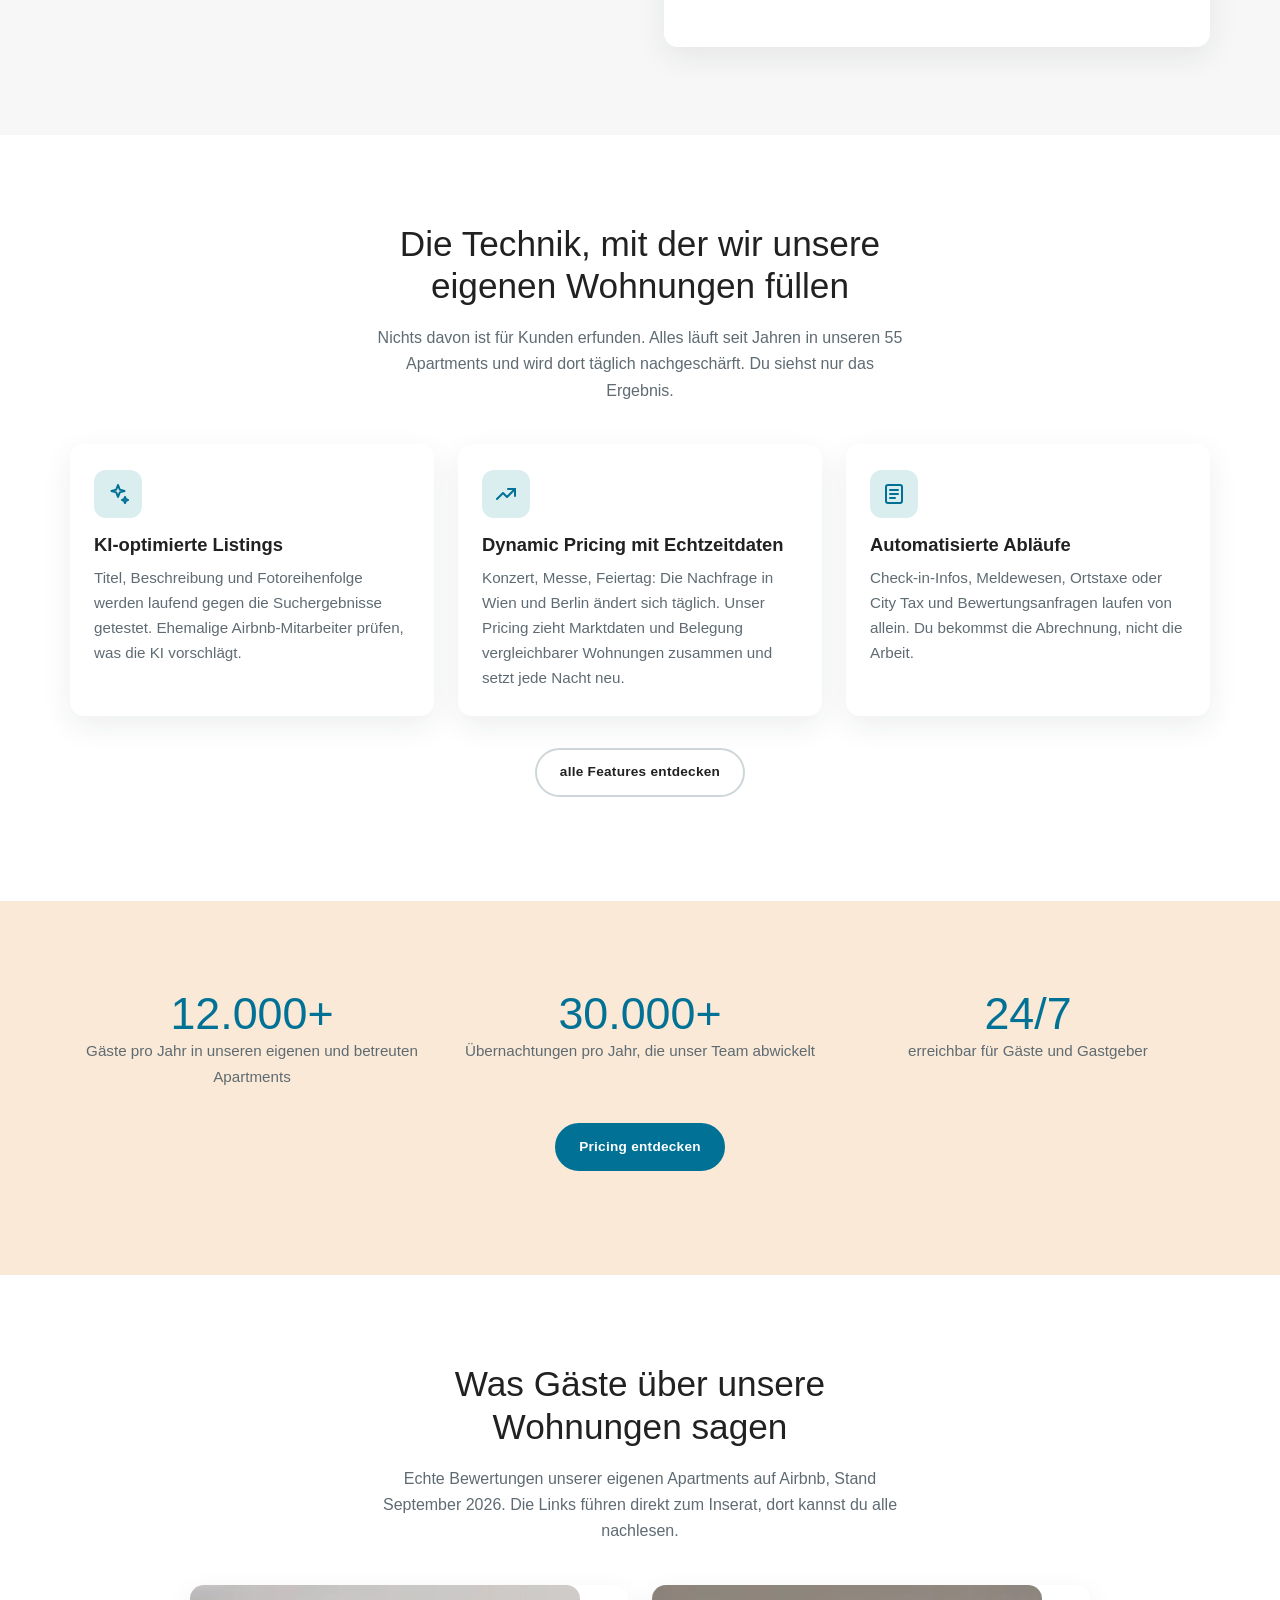
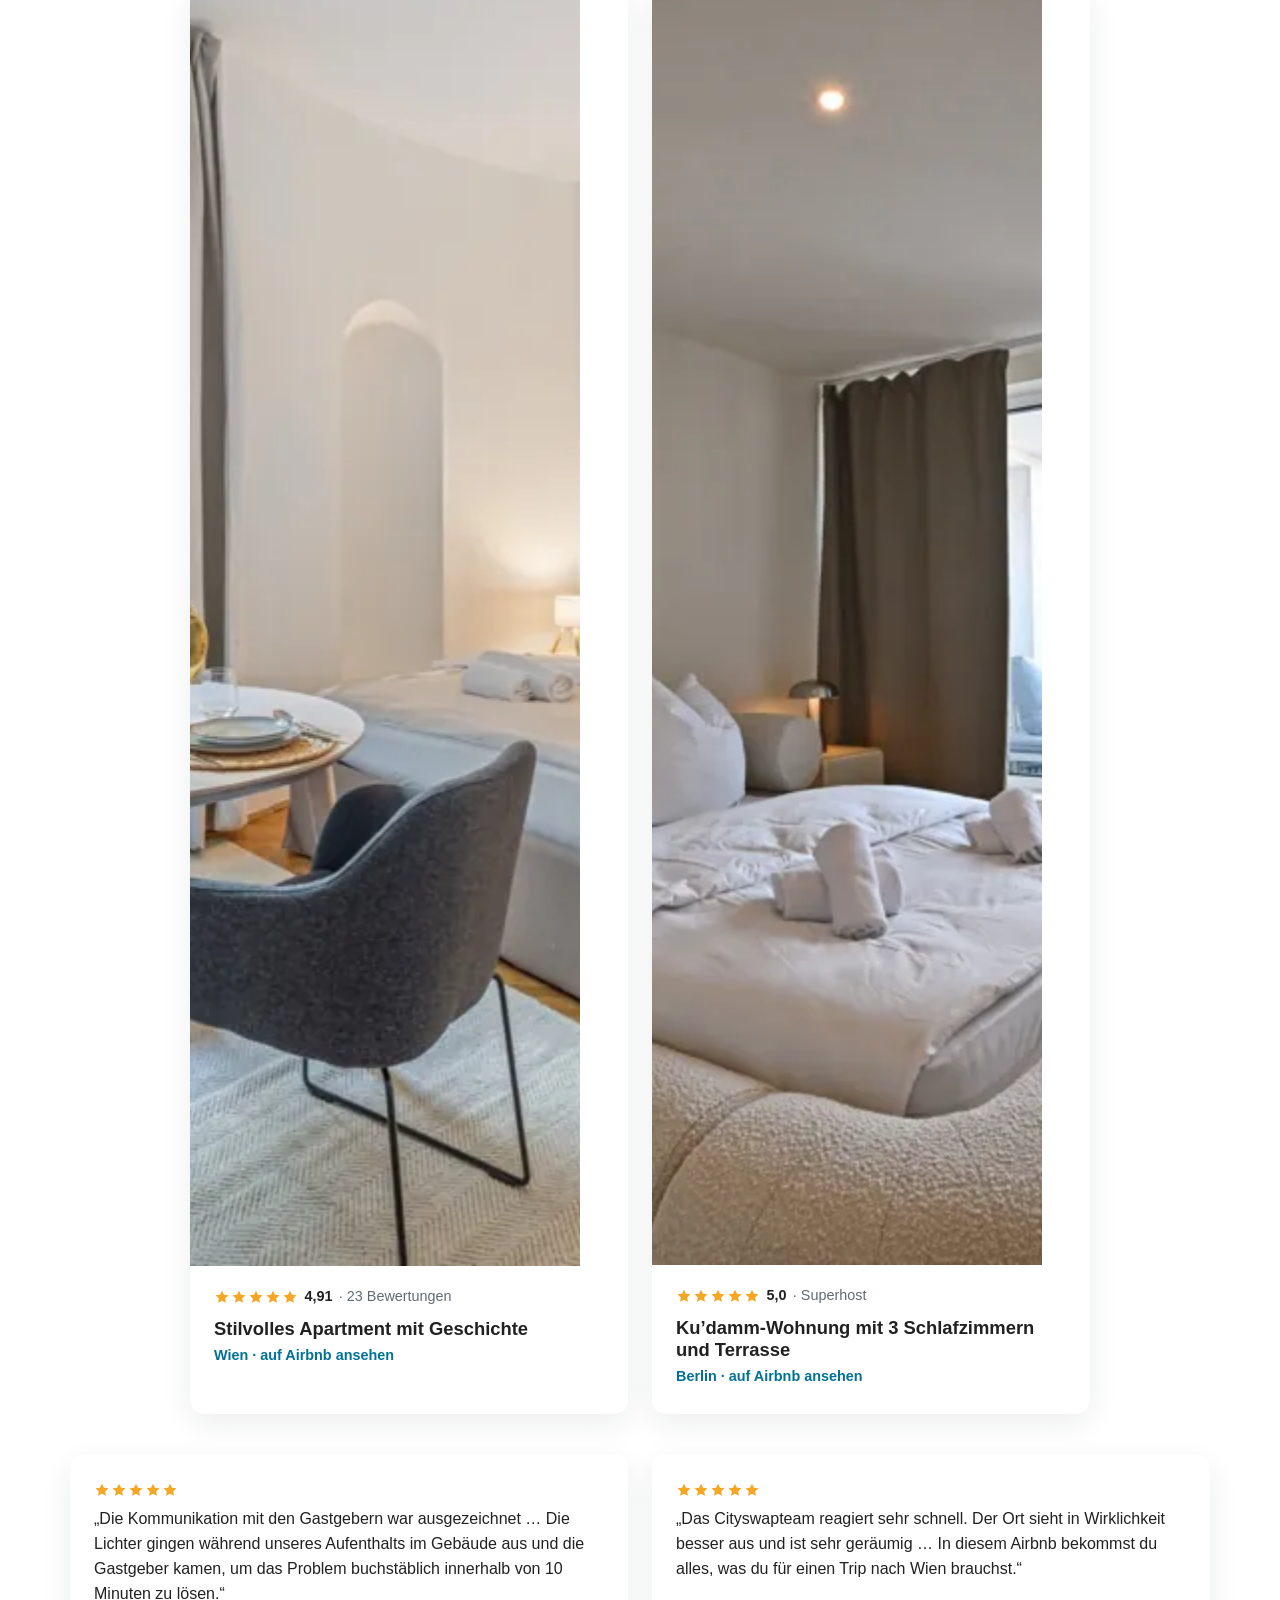
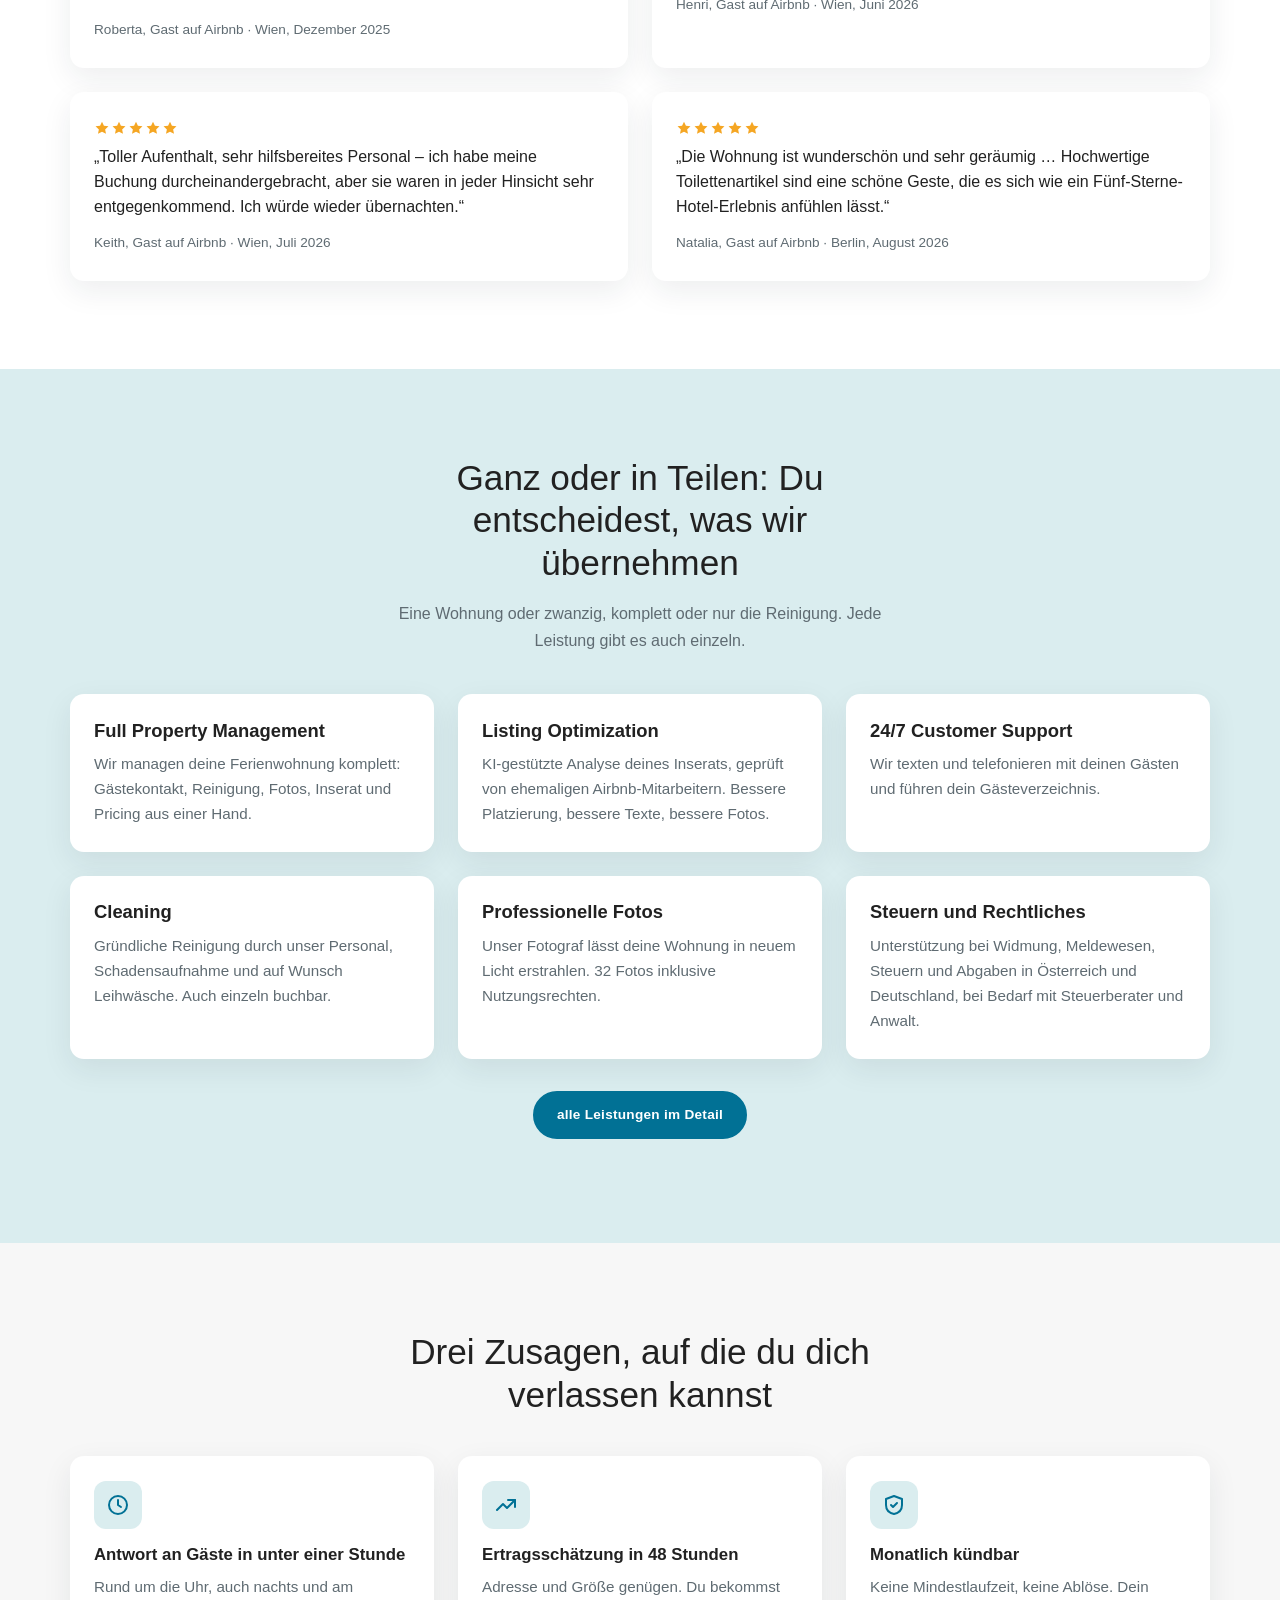
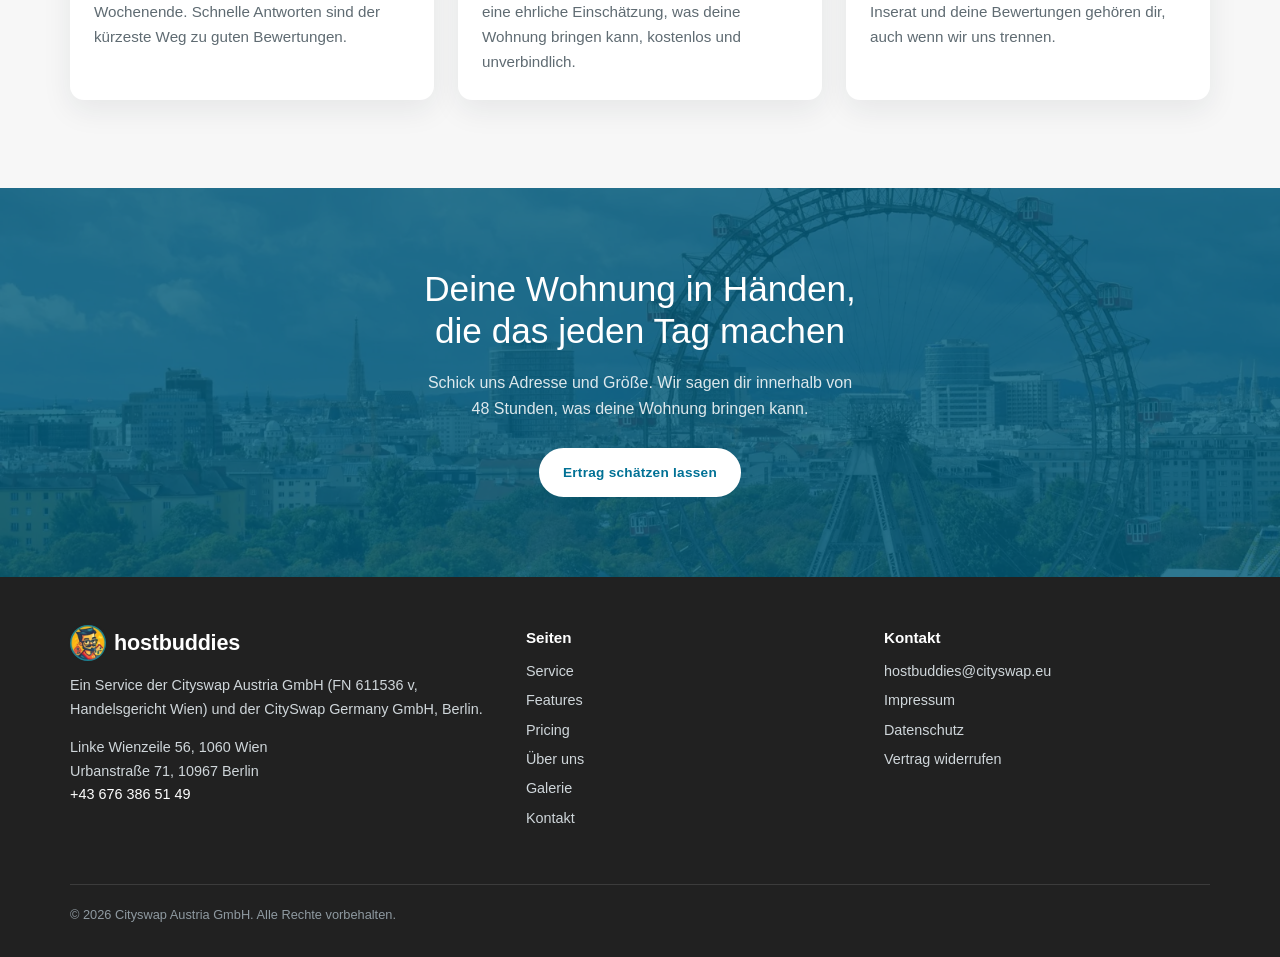
==== commit b86c268d: "Refine mobile images, inquiry links and navigation contrast" ====
--- a/index.html
+++ b/index.html
@@ -210,11 +210,11 @@
   </div>
 </section>
 
-<section class="band band-foto" style="--foto: url(img/riesenrad.jpg)">
+<section class="band band-foto" style="--foto: url(img/riesenrad-1600.webp); --foto-mobil: url(img/riesenrad-960.webp)">
   <div class="container">
     <h2>Deine Wohnung in Händen, die das jeden Tag machen</h2>
     <p>Schick uns Adresse und Größe. Wir sagen dir innerhalb von 48 Stunden, was deine Wohnung bringen kann.</p>
-    <a class="btn btn-weiss" href="kontakt.html">Ertrag schätzen lassen</a>
+    <a class="btn btn-weiss" href="ertrag.html">Ertrag schätzen lassen</a>
   </div>
 </section>
 
--- a/style.css
+++ b/style.css
@@ -650,3 +650,8 @@
   html { scroll-behavior: auto; }
   *, *::before, *::after { transition: none !important; animation: none !important; }
 }
+
+/* Smaller backgrounds and comfortable mobile controls */
+@media (max-width: 860px) { .band-foto { background-image: var(--foto-mobil, var(--foto)); } }
+.formular input, .formular select, .formular textarea { font-size: 1rem; }
+.kopf .nav a.btn { color: #fff; }
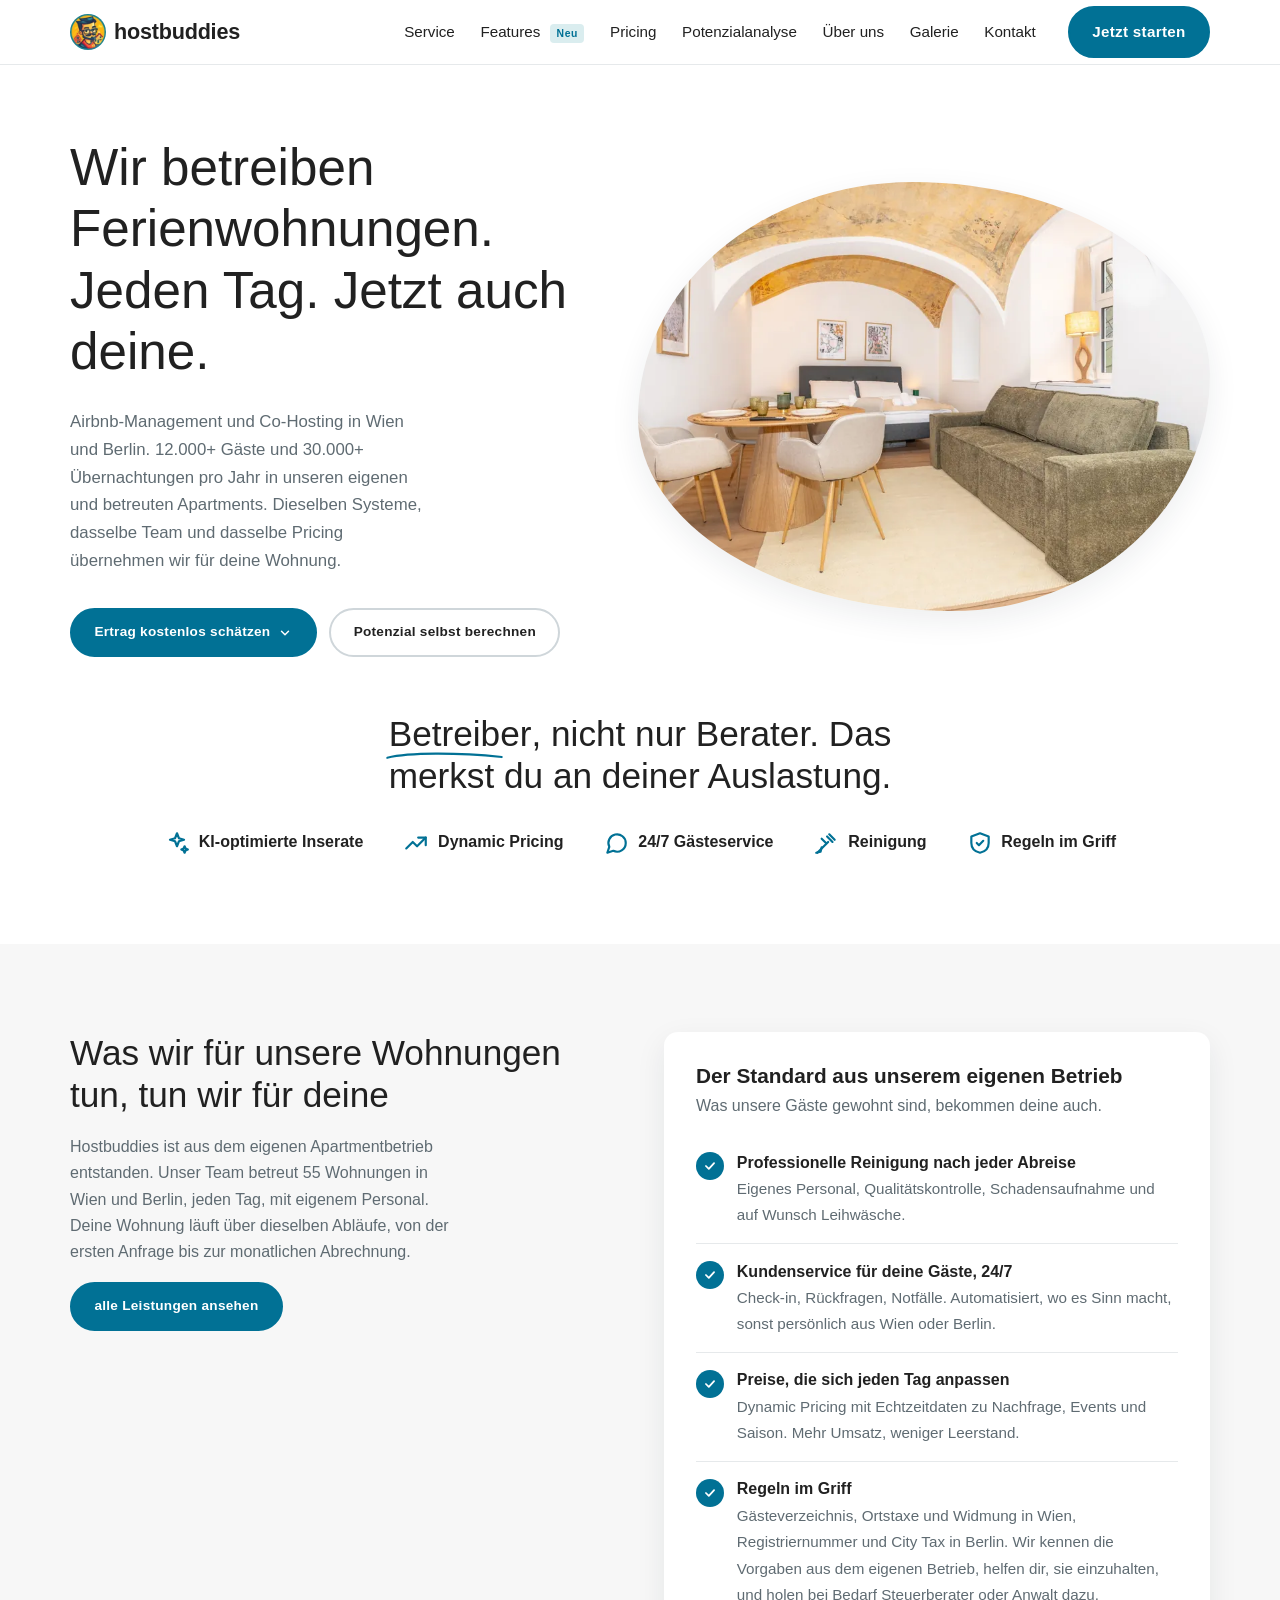
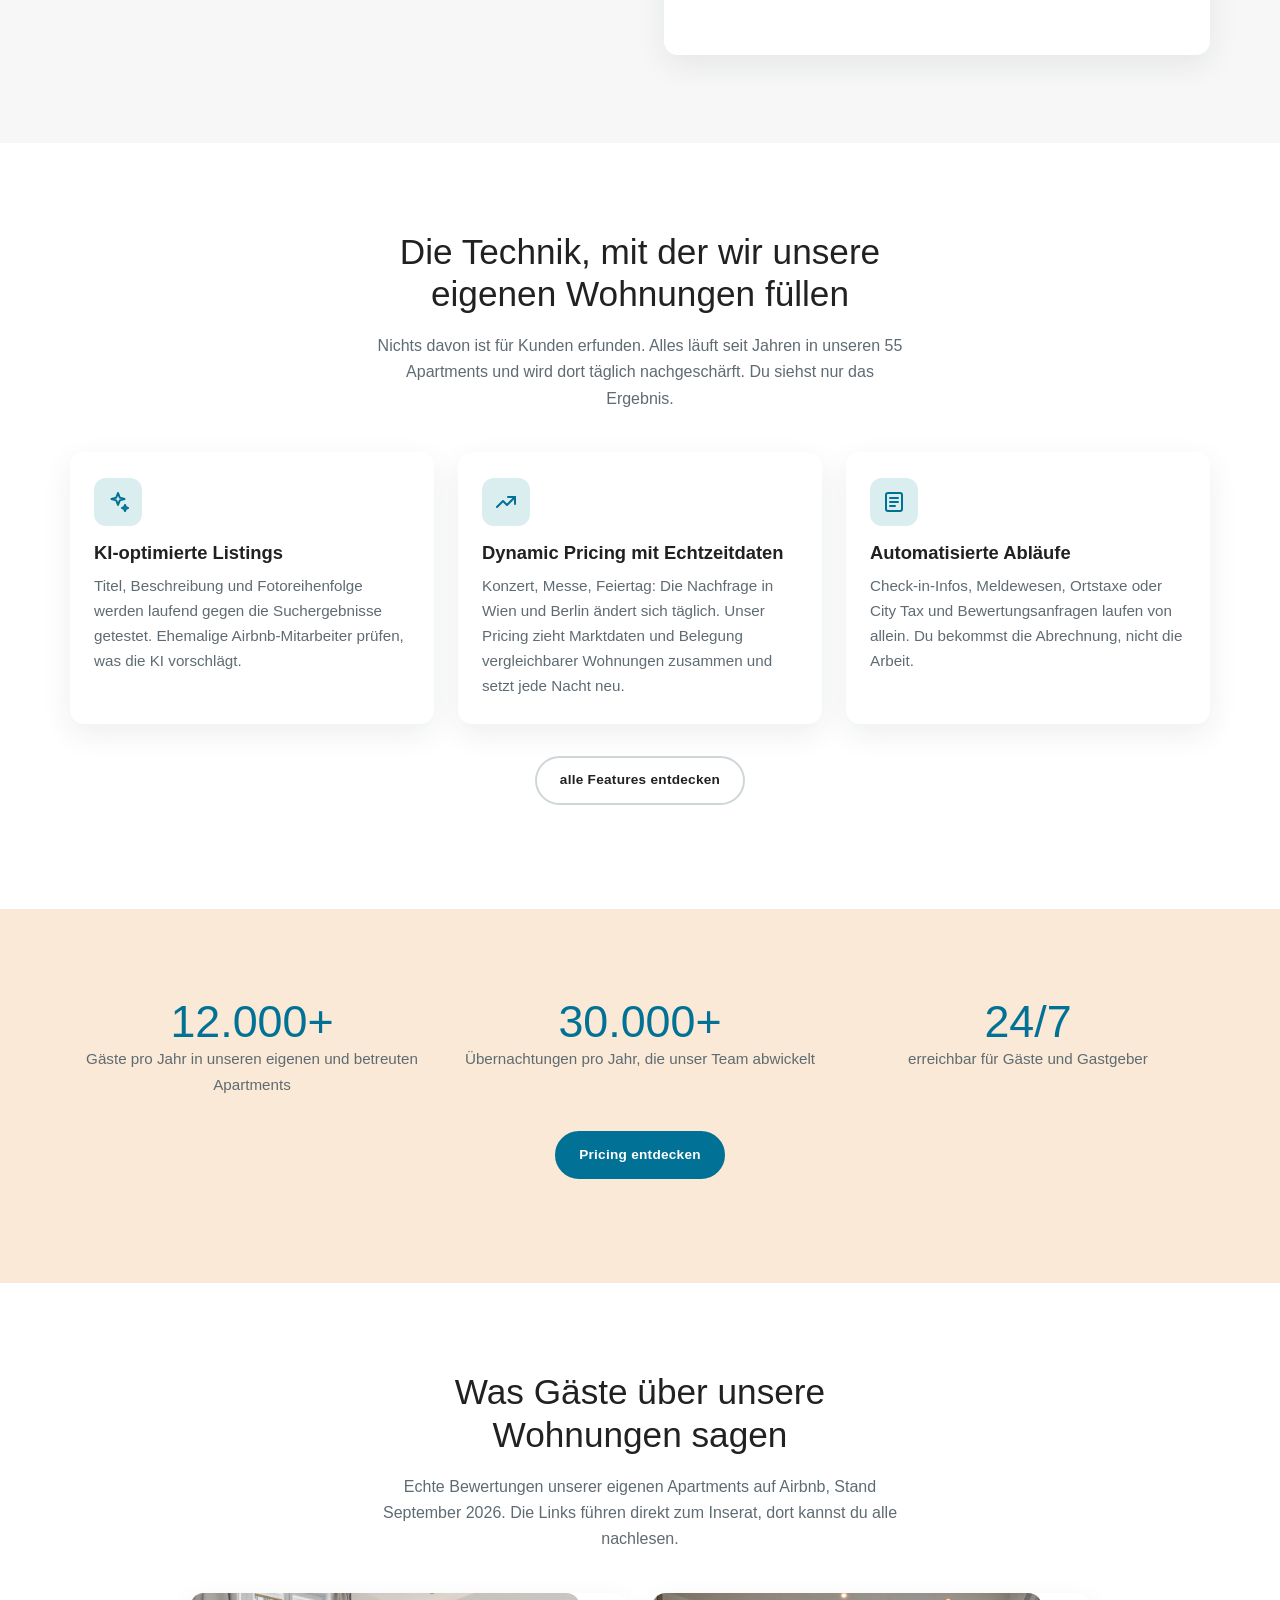
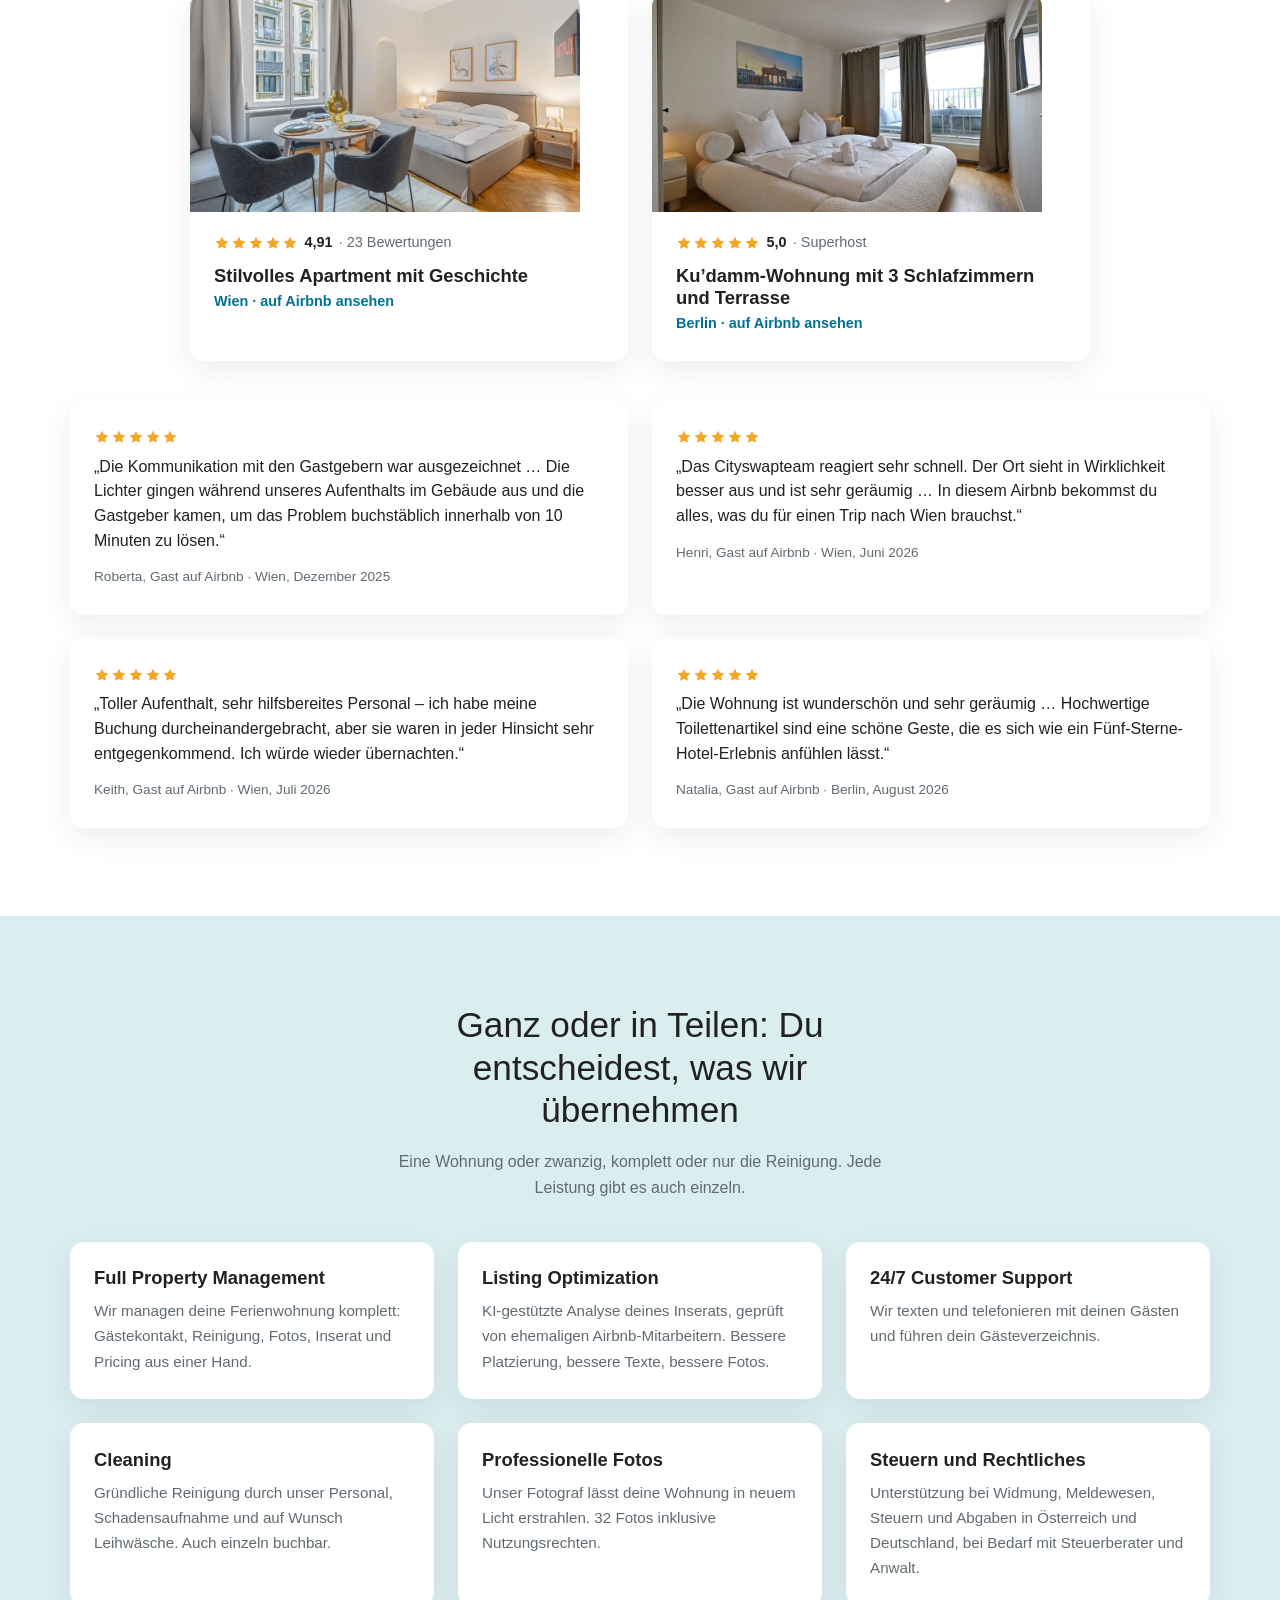
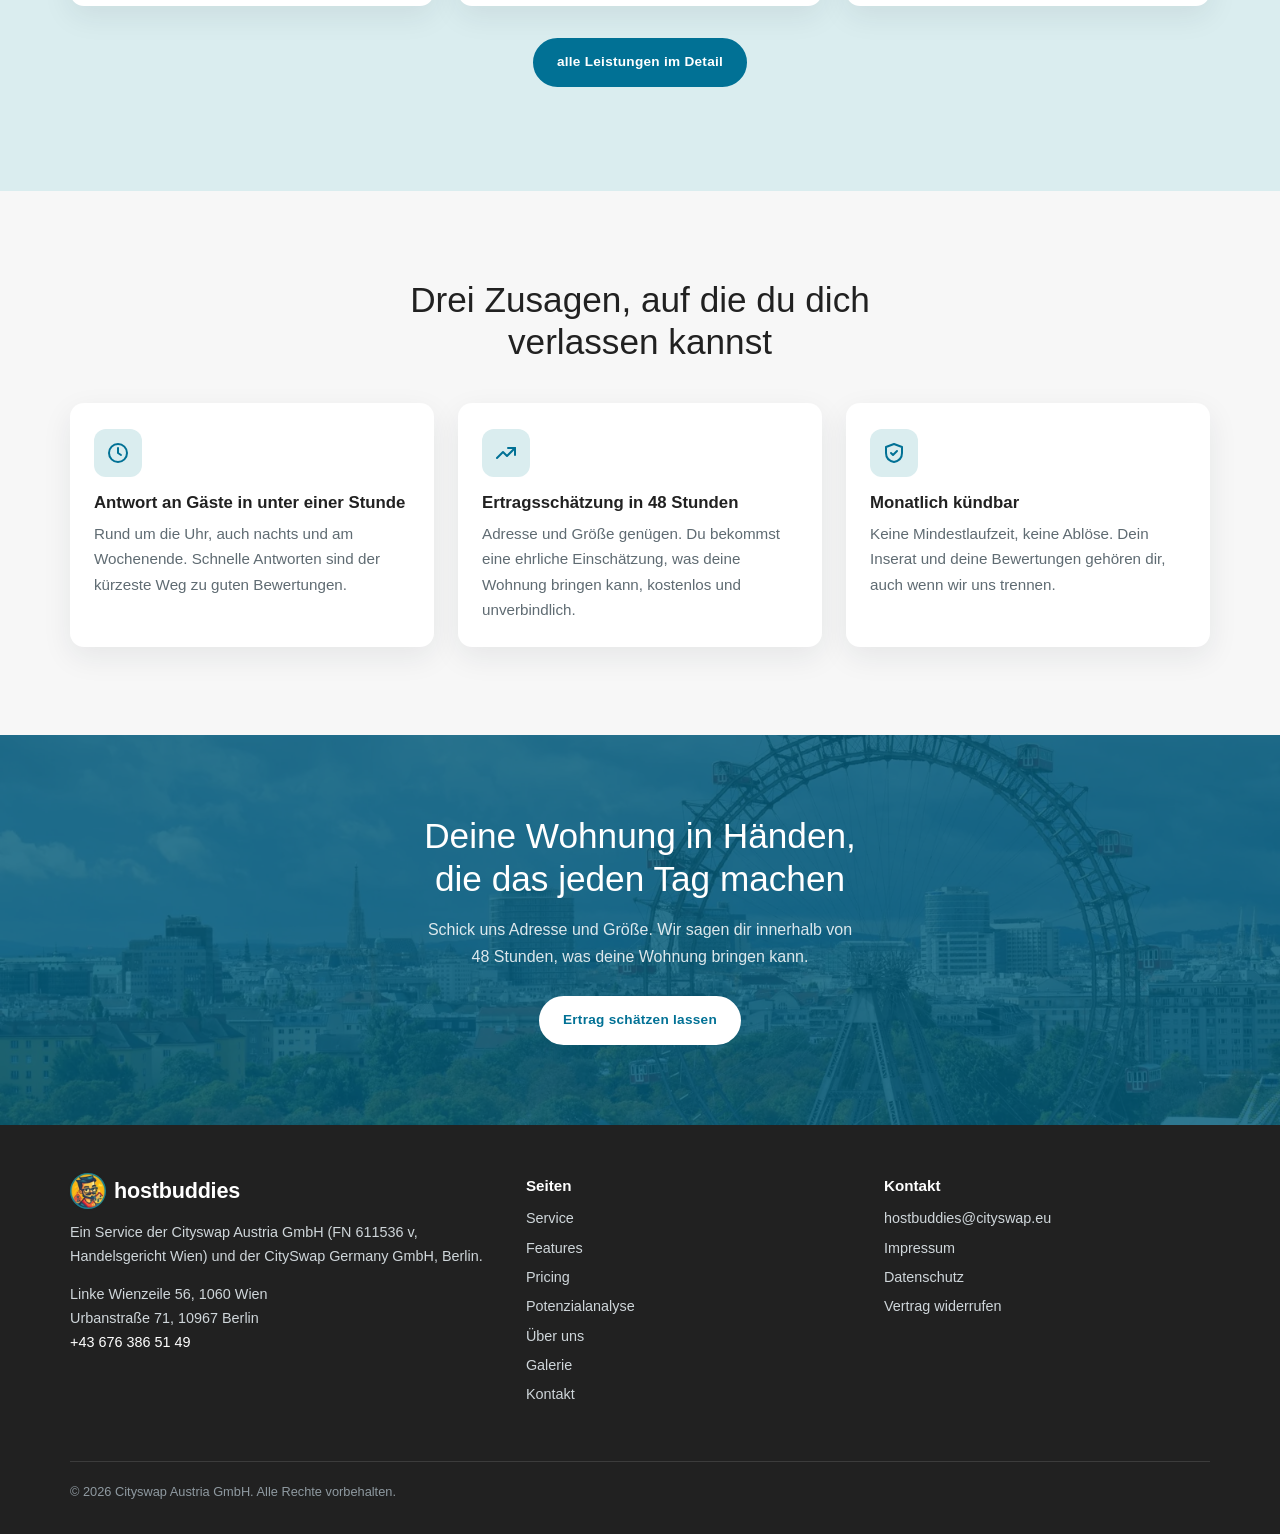
==== commit 3b43a94b: "Potenzialanalyse (Rechner) und ausfuehrliches Anfrageformular auf der Kontaktseite" ====
--- a/index.html
+++ b/index.html
@@ -35,6 +35,7 @@
       <a href="service.html">Service</a>
       <a href="features.html">Features <span class="neu">Neu</span></a>
       <a href="pricing.html">Pricing</a>
+      <a href="potenzialanalyse.html">Potenzialanalyse</a>
       <a href="ueber-uns.html">Über uns</a>
       <a href="galerie.html">Galerie</a>
       <a href="kontakt.html">Kontakt</a>
@@ -53,6 +54,7 @@
       <a class="btn" href="ertrag.html">Ertrag kostenlos schätzen
         <svg viewBox="0 0 24 24" fill="none" stroke="currentColor" stroke-width="2.5" stroke-linecap="round" stroke-linejoin="round" aria-hidden="true"><path d="m6 9 6 6 6-6"/></svg>
       </a>
+      <a class="btn btn-outline" href="potenzialanalyse.html" style="margin-left:0.5rem;margin-top:0.5rem;">Potenzial selbst berechnen</a>
     </div>
     <div class="hero-bild">
       <img src="img/gewoelbe-fresko-1600.webp" alt="Helles Apartment mit Gewölbedecke und Sofa" width="1920" height="1280" decoding="async" srcset="img/gewoelbe-fresko-480.webp 480w, img/gewoelbe-fresko-960.webp 960w, img/gewoelbe-fresko-1600.webp 1600w" sizes="(max-width: 860px) 100vw, 570px" fetchpriority="high">
@@ -236,6 +238,7 @@
         <li><a href="service.html">Service</a></li>
         <li><a href="features.html">Features</a></li>
         <li><a href="pricing.html">Pricing</a></li>
+        <li><a href="potenzialanalyse.html">Potenzialanalyse</a></li>
         <li><a href="ueber-uns.html">Über uns</a></li>
         <li><a href="galerie.html">Galerie</a></li>
         <li><a href="kontakt.html">Kontakt</a></li>
--- a/style.css
+++ b/style.css
@@ -459,6 +459,7 @@
 }
 .band-foto .container { position: relative; }
 .kachel-bild {
+  height: auto;
   width: calc(100% + 3rem);
   margin: -1.6rem -1.5rem 1.2rem;
   aspect-ratio: 16 / 9;
@@ -466,6 +467,7 @@
   border-radius: var(--radius) var(--radius) 0 0;
 }
 .galerie img {
+  height: auto;
   width: 100%;
   aspect-ratio: 4 / 3;
   object-fit: cover;
@@ -548,6 +550,7 @@
 }
 .wechsel + .wechsel { margin-top: clamp(3rem, 6vw, 5rem); }
 .wechsel img {
+  height: auto;
   width: 100%;
   aspect-ratio: 4 / 3;
   object-fit: cover;
@@ -655,3 +658,42 @@
 @media (max-width: 860px) { .band-foto { background-image: var(--foto-mobil, var(--foto)); } }
 .formular input, .formular select, .formular textarea { font-size: 1rem; }
 .kopf .nav a.btn { color: #fff; }
+
+/* Formulare: Auswahlfelder, zweispaltige Zeilen, Ausstattungsstufen */
+.formular select {
+  display: block; width: 100%; margin-top: 0.35rem; padding: 0.65rem 0.8rem;
+  font: inherit; font-weight: 400; color: var(--text);
+  border: 1px solid #cfd6da; border-radius: 8px; background: var(--weiss);
+}
+.formular select:focus { outline: 2px solid var(--blau); outline-offset: 1px; border-color: var(--blau); }
+.formular .zweier { display: grid; grid-template-columns: 1fr 1fr; gap: 0 1rem; }
+@media (max-width: 480px) { .formular .zweier { grid-template-columns: 1fr; } }
+.formular-teil { margin: 1.5rem 0 1rem; padding-top: 1.2rem; border-top: 1px solid var(--linie); font-size: 1rem; color: #212121; }
+.formular .honig { position: absolute; left: -9999px; width: 1px; height: 1px; }
+.formular .stufen { border: 0; margin: 0 0 1rem; padding: 0; }
+.formular .stufen legend { font-weight: 600; font-size: 0.9rem; color: #212121; padding: 0; margin-bottom: 0.4rem; }
+.formular .stufen label {
+  display: flex; align-items: flex-start; gap: 0.7rem; margin-bottom: 0.5rem;
+  padding: 0.7rem 0.9rem; border: 1px solid #cfd6da; border-radius: 8px; cursor: pointer; font-weight: 400;
+}
+.formular .stufen label:has(input:checked) { border-color: var(--blau); background: var(--hellblau); }
+.formular .stufen input { width: auto; margin: 0.3rem 0 0; accent-color: var(--blau); }
+.formular .stufen span { color: var(--text-hell); font-size: 0.9rem; }
+.formular .stufen strong { display: block; color: #212121; font-size: 0.95rem; }
+.gesendet { padding: 1rem 1.2rem; border-radius: 8px; background: var(--hellblau); color: #212121; font-weight: 600; margin: 0; }
+
+/* Potenzialanalyse: Ergebnis */
+.ergebnis { margin-bottom: 1.5rem; border-top: 4px solid var(--blau); }
+.ergebnis .kicker { display: inline-block; font-size: 0.75rem; font-weight: 700; letter-spacing: 0.1em; text-transform: uppercase; color: var(--blau); margin-bottom: 0.4rem; }
+.ergebnis-zahl { font-size: clamp(1.8rem, 4vw, 2.5rem); line-height: 1.15; color: var(--blau); margin: 0 0 0.3rem; white-space: nowrap; }
+.ergebnis-unter { color: #212121; font-weight: 600; margin-bottom: 0.8rem; }
+@media (max-width: 420px) { .ergebnis-zahl { white-space: normal; } }
+
+/* Kopfzeile: ein Menuepunkt mehr, deshalb auf mittleren Breiten enger setzen */
+.nav a { white-space: nowrap; }
+@media (min-width: 861px) and (max-width: 1150px) {
+  .nav { gap: 0.9rem; }
+  .nav a { font-size: 0.85rem; }
+  .nav .neu { display: none; }
+  .kopf .container { gap: 0.8rem; }
+}
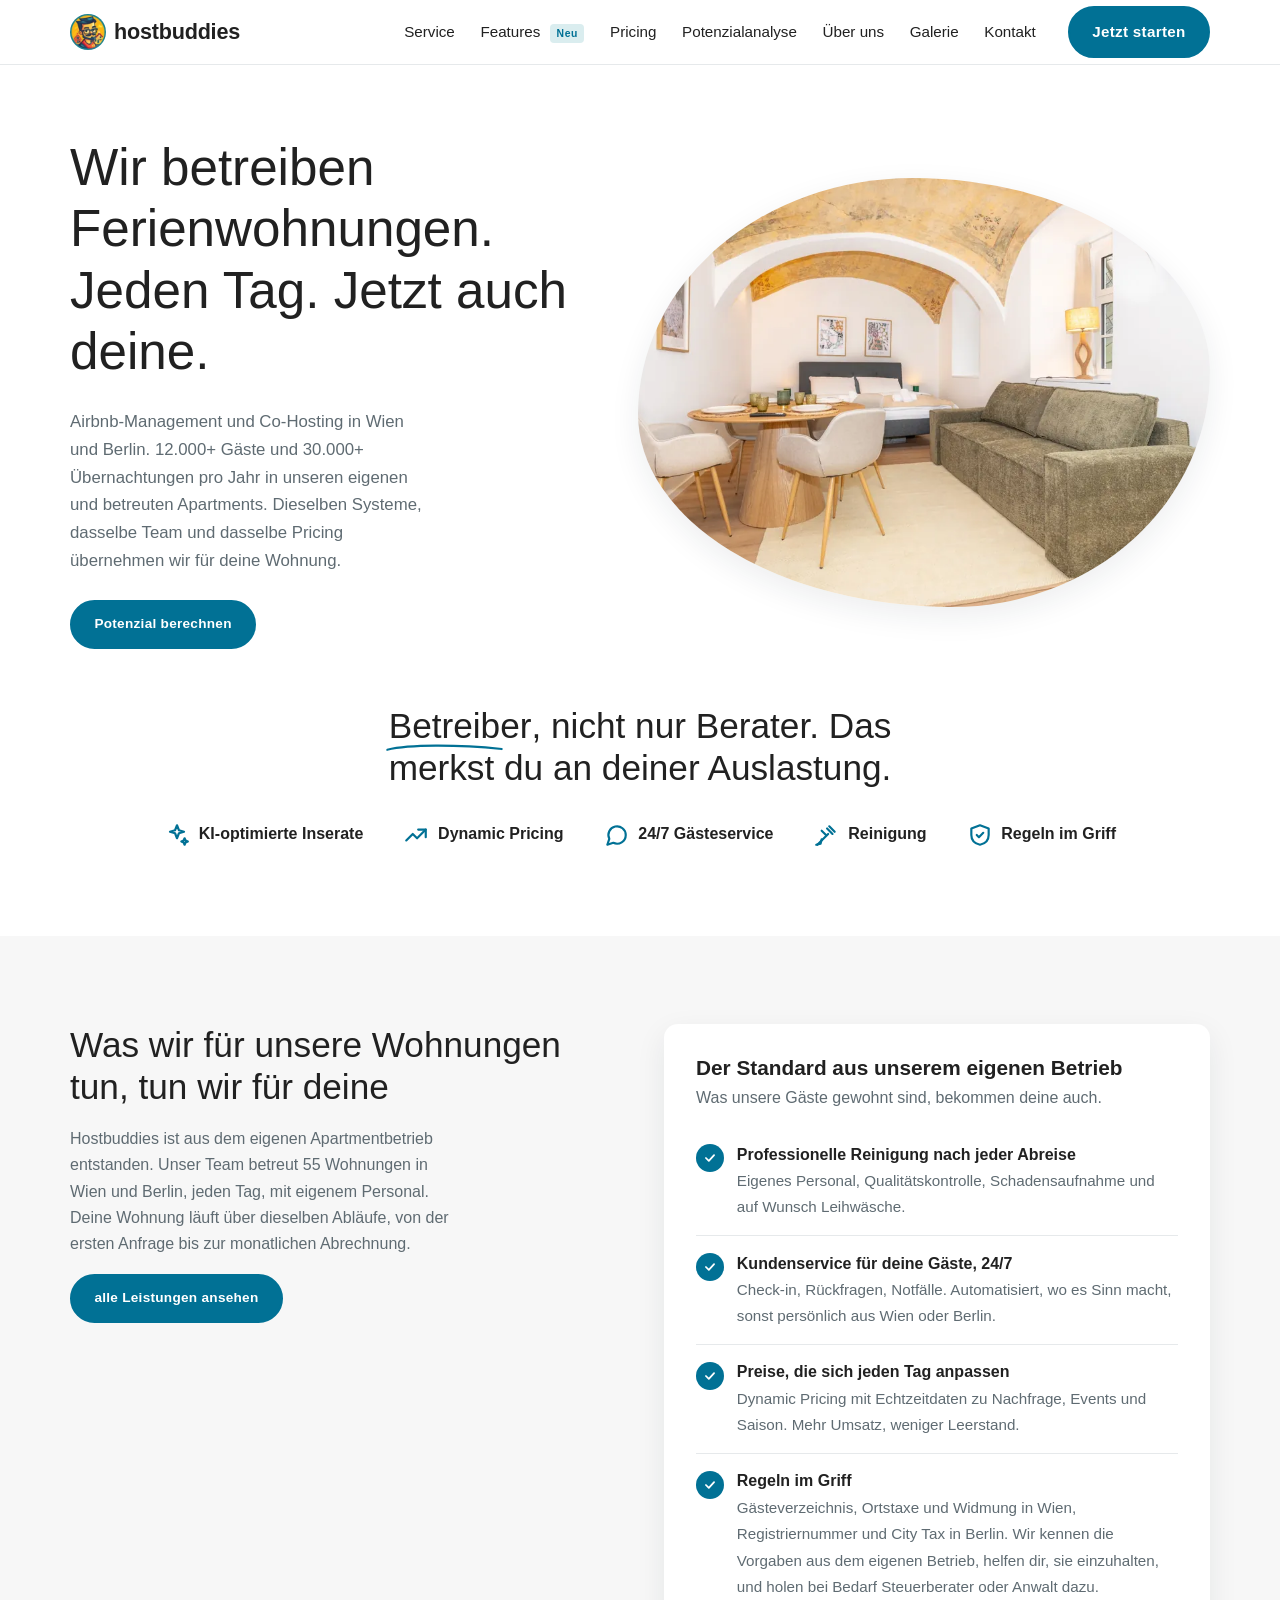
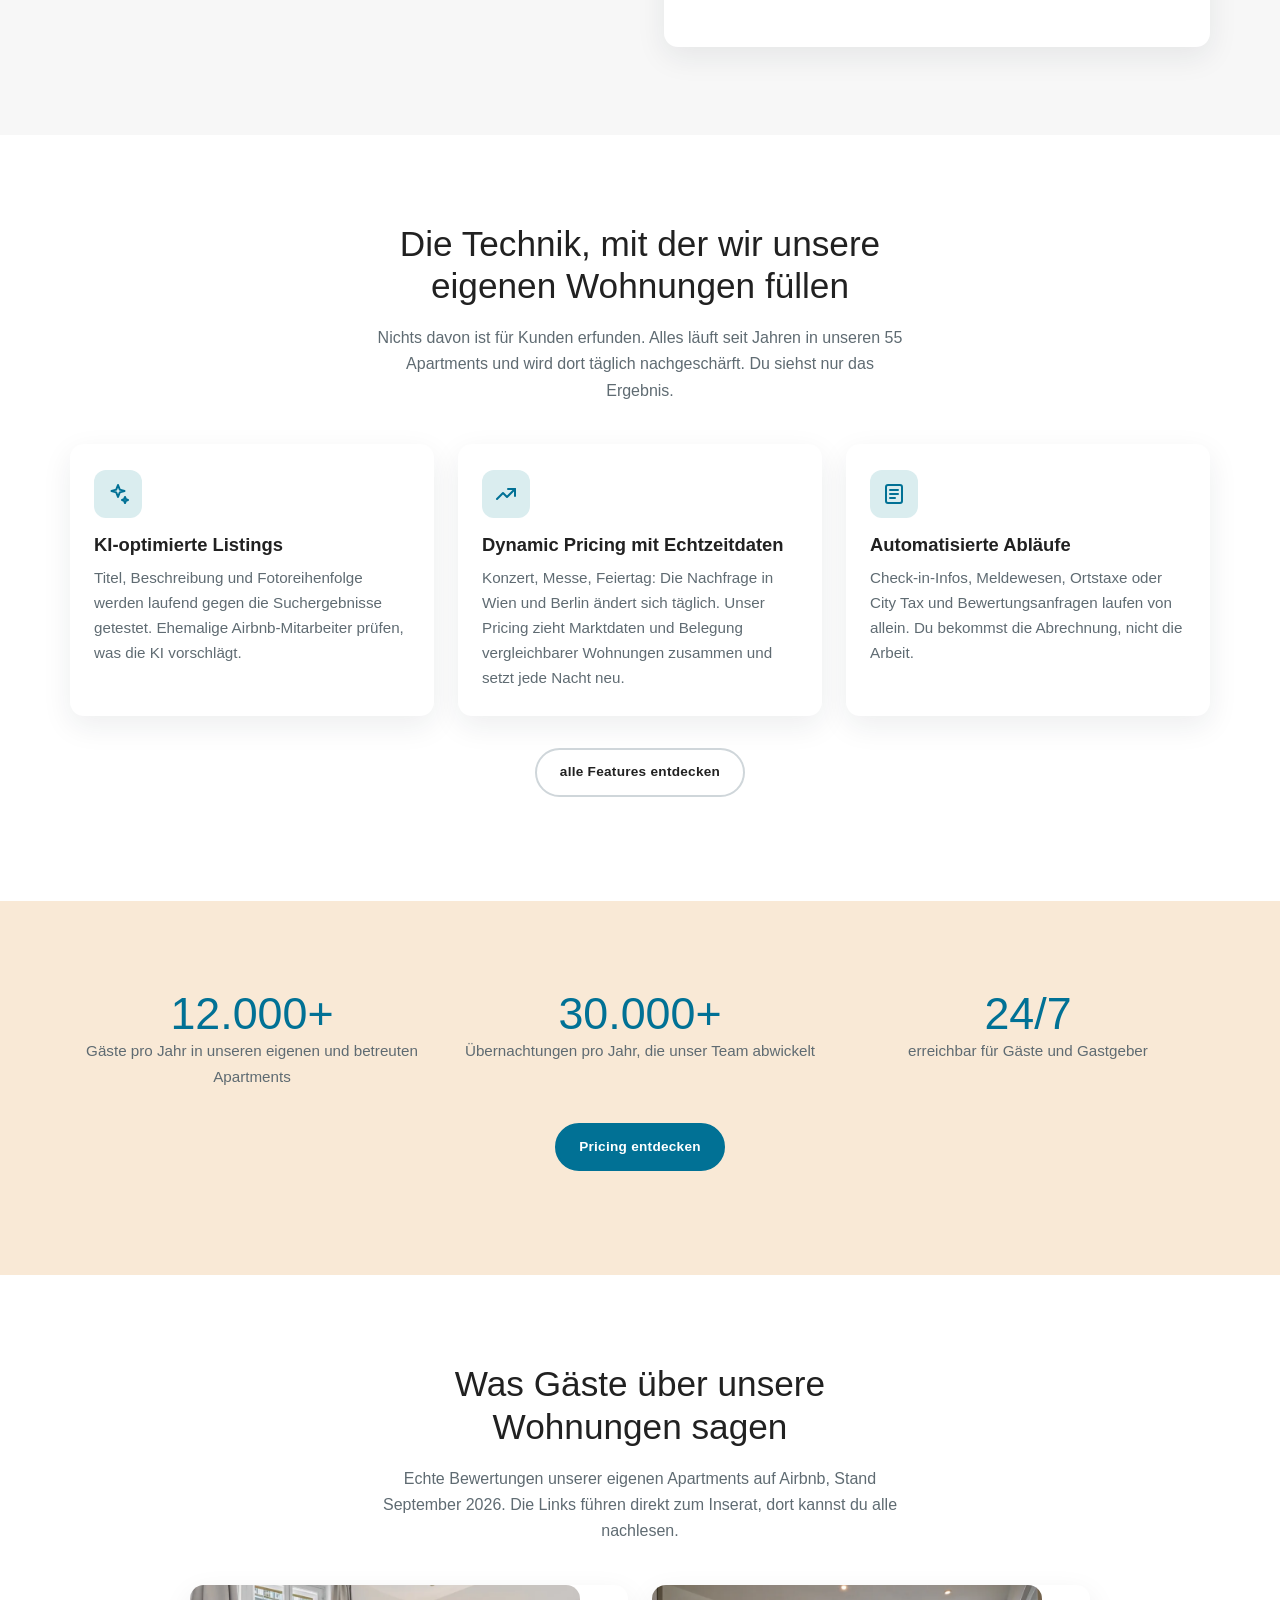
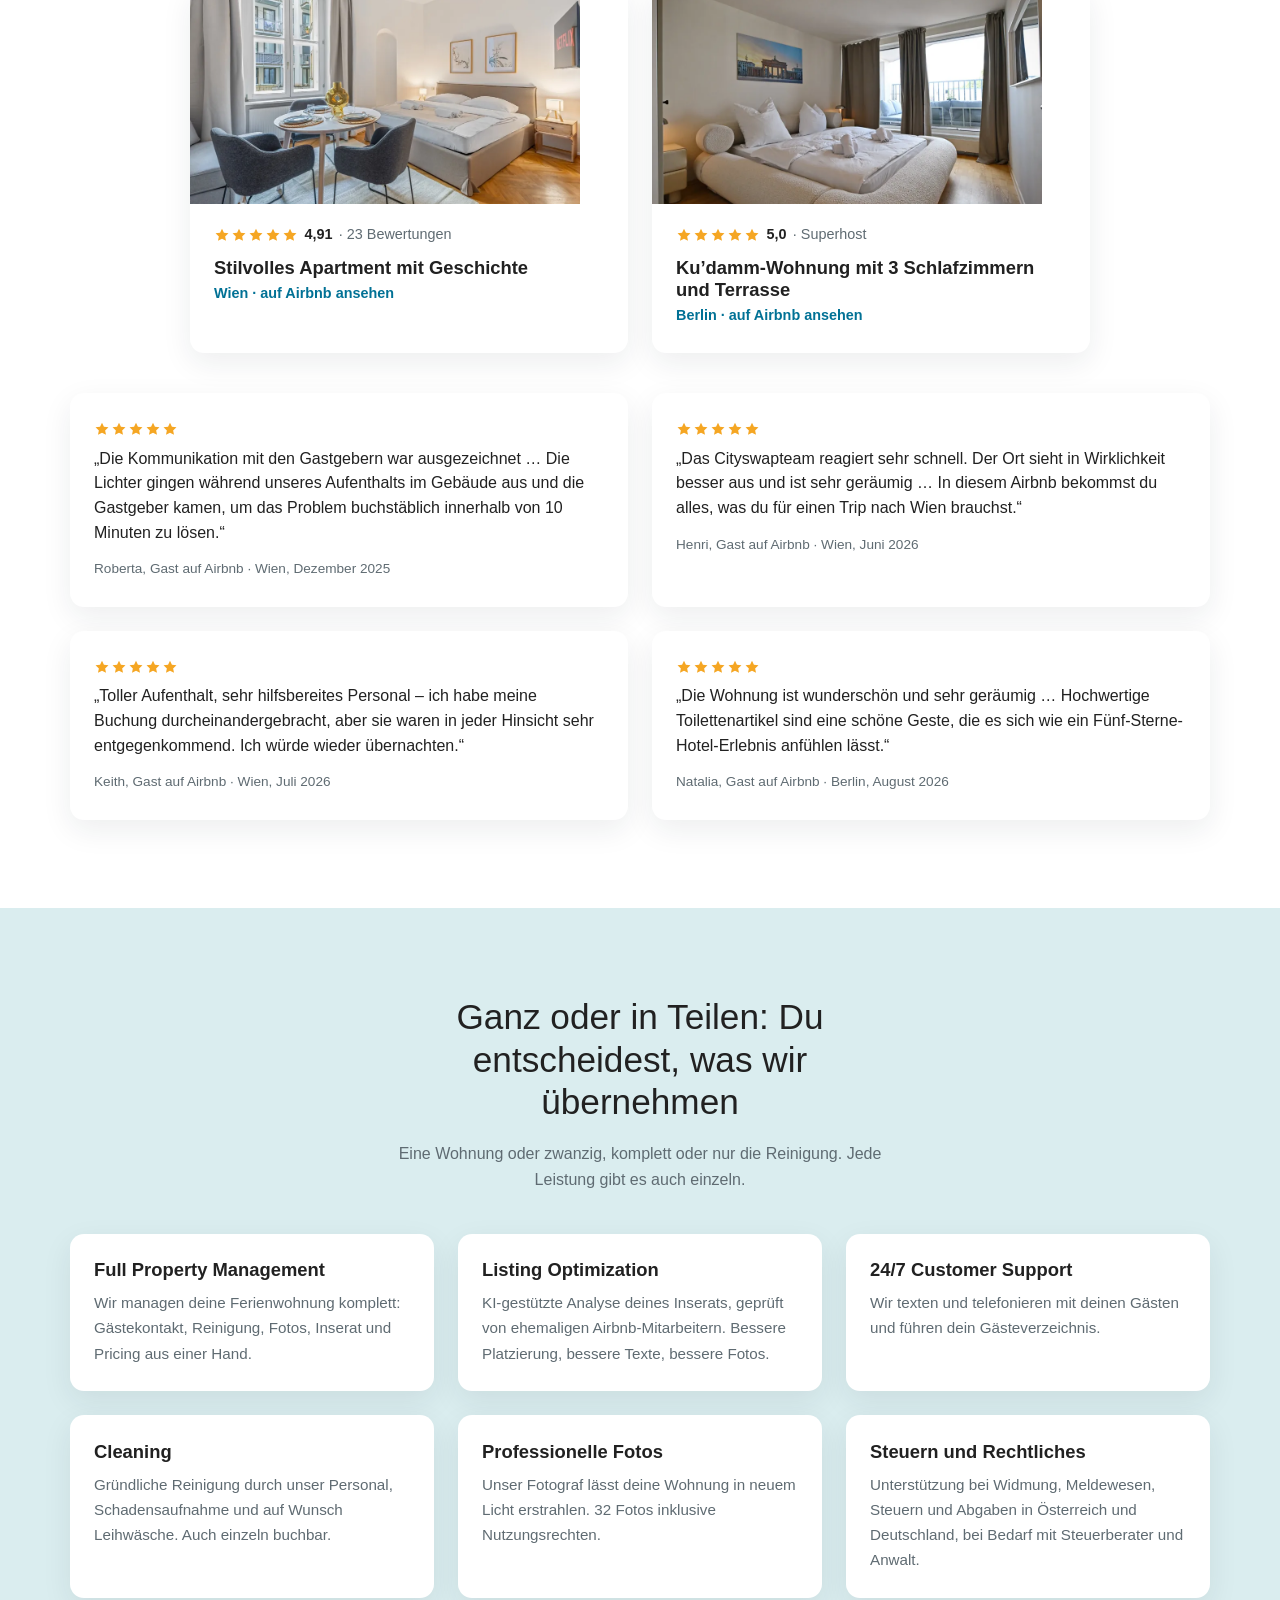
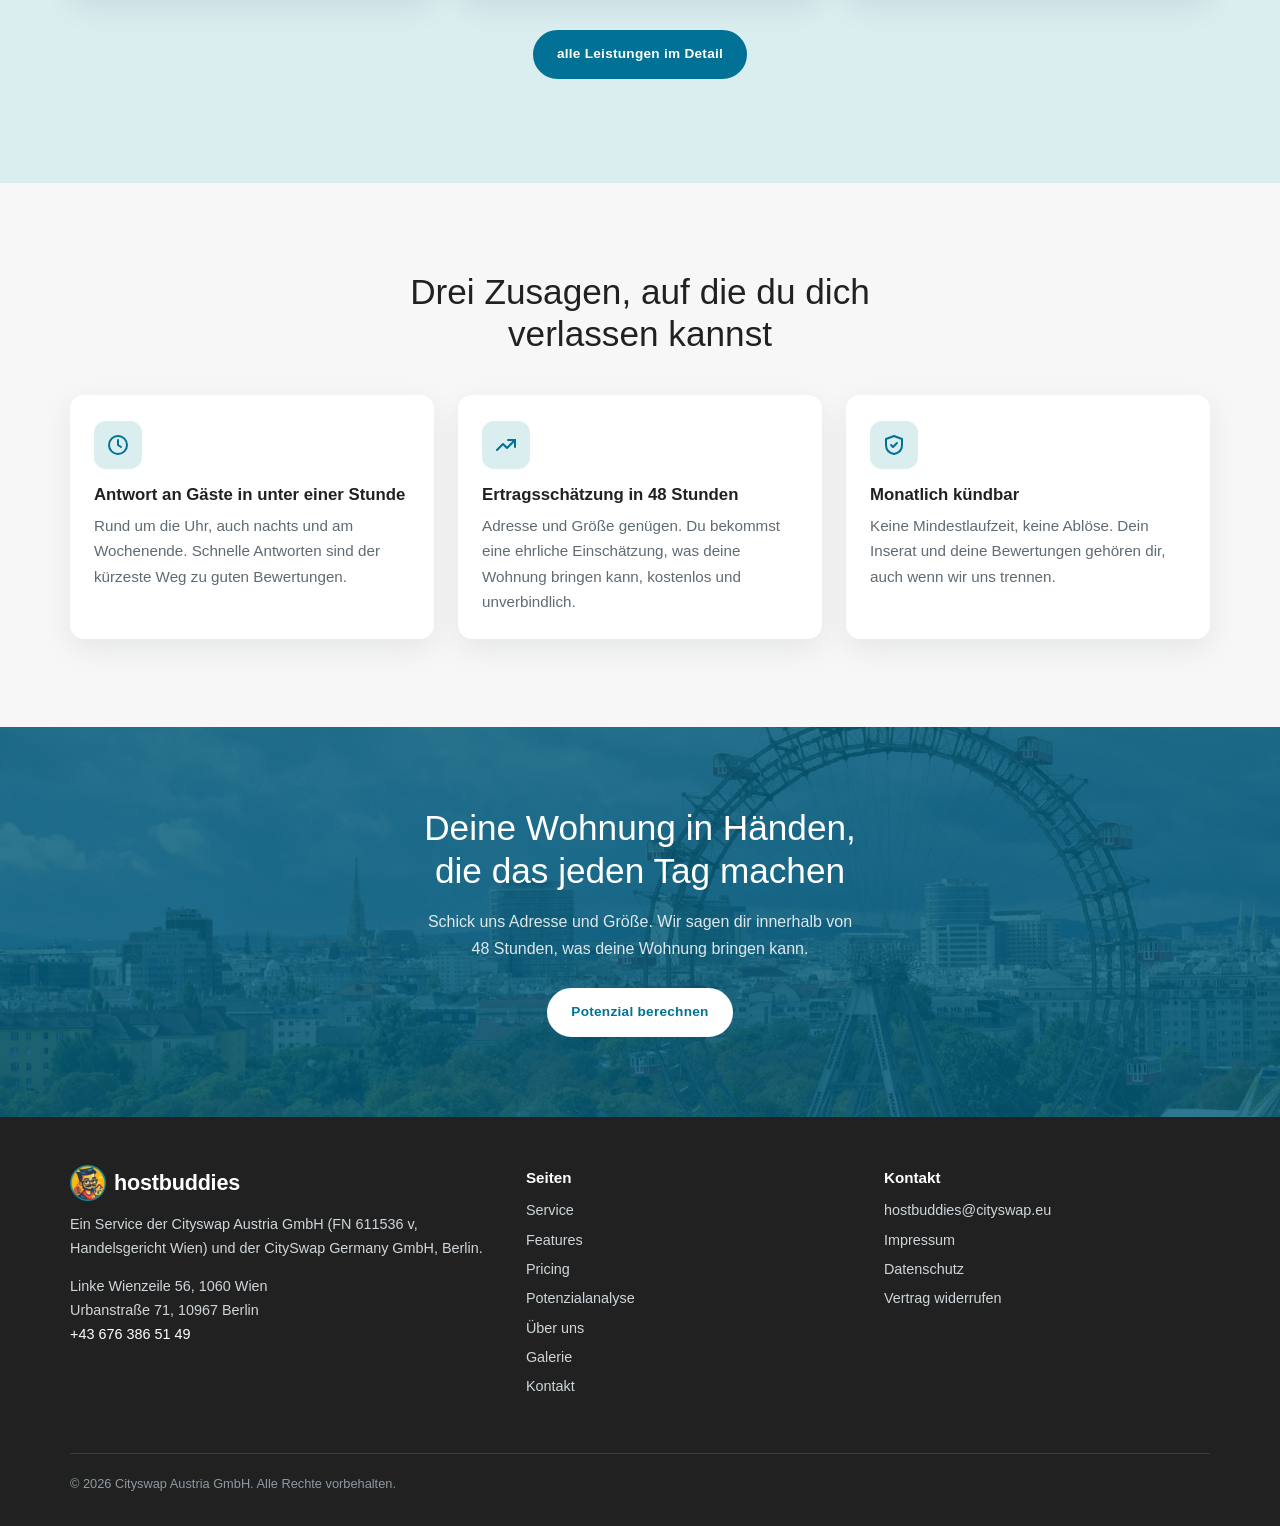
==== commit 32c8b27b: "Ein Weg zur Potenzialanalyse, Kommazahlen, Feldnamen" ====
--- a/index.html
+++ b/index.html
@@ -51,10 +51,7 @@
     <div>
       <h1>Wir betreiben Ferienwohnungen. Jeden Tag. Jetzt auch deine.</h1>
       <p class="lead">Airbnb-Management und Co-Hosting in Wien und Berlin. 12.000+ Gäste und 30.000+ Übernachtungen pro Jahr in unseren eigenen und betreuten Apartments. Dieselben Systeme, dasselbe Team und dasselbe Pricing übernehmen wir für deine Wohnung.</p>
-      <a class="btn" href="ertrag.html">Ertrag kostenlos schätzen
-        <svg viewBox="0 0 24 24" fill="none" stroke="currentColor" stroke-width="2.5" stroke-linecap="round" stroke-linejoin="round" aria-hidden="true"><path d="m6 9 6 6 6-6"/></svg>
-      </a>
-      <a class="btn btn-outline" href="potenzialanalyse.html" style="margin-left:0.5rem;margin-top:0.5rem;">Potenzial selbst berechnen</a>
+      <a class="btn" href="potenzialanalyse.html">Potenzial berechnen</a>
     </div>
     <div class="hero-bild">
       <img src="img/gewoelbe-fresko-1600.webp" alt="Helles Apartment mit Gewölbedecke und Sofa" width="1920" height="1280" decoding="async" srcset="img/gewoelbe-fresko-480.webp 480w, img/gewoelbe-fresko-960.webp 960w, img/gewoelbe-fresko-1600.webp 1600w" sizes="(max-width: 860px) 100vw, 570px" fetchpriority="high">
@@ -216,7 +213,7 @@
   <div class="container">
     <h2>Deine Wohnung in Händen, die das jeden Tag machen</h2>
     <p>Schick uns Adresse und Größe. Wir sagen dir innerhalb von 48 Stunden, was deine Wohnung bringen kann.</p>
-    <a class="btn btn-weiss" href="ertrag.html">Ertrag schätzen lassen</a>
+    <a class="btn btn-weiss" href="potenzialanalyse.html">Potenzial berechnen</a>
   </div>
 </section>
 
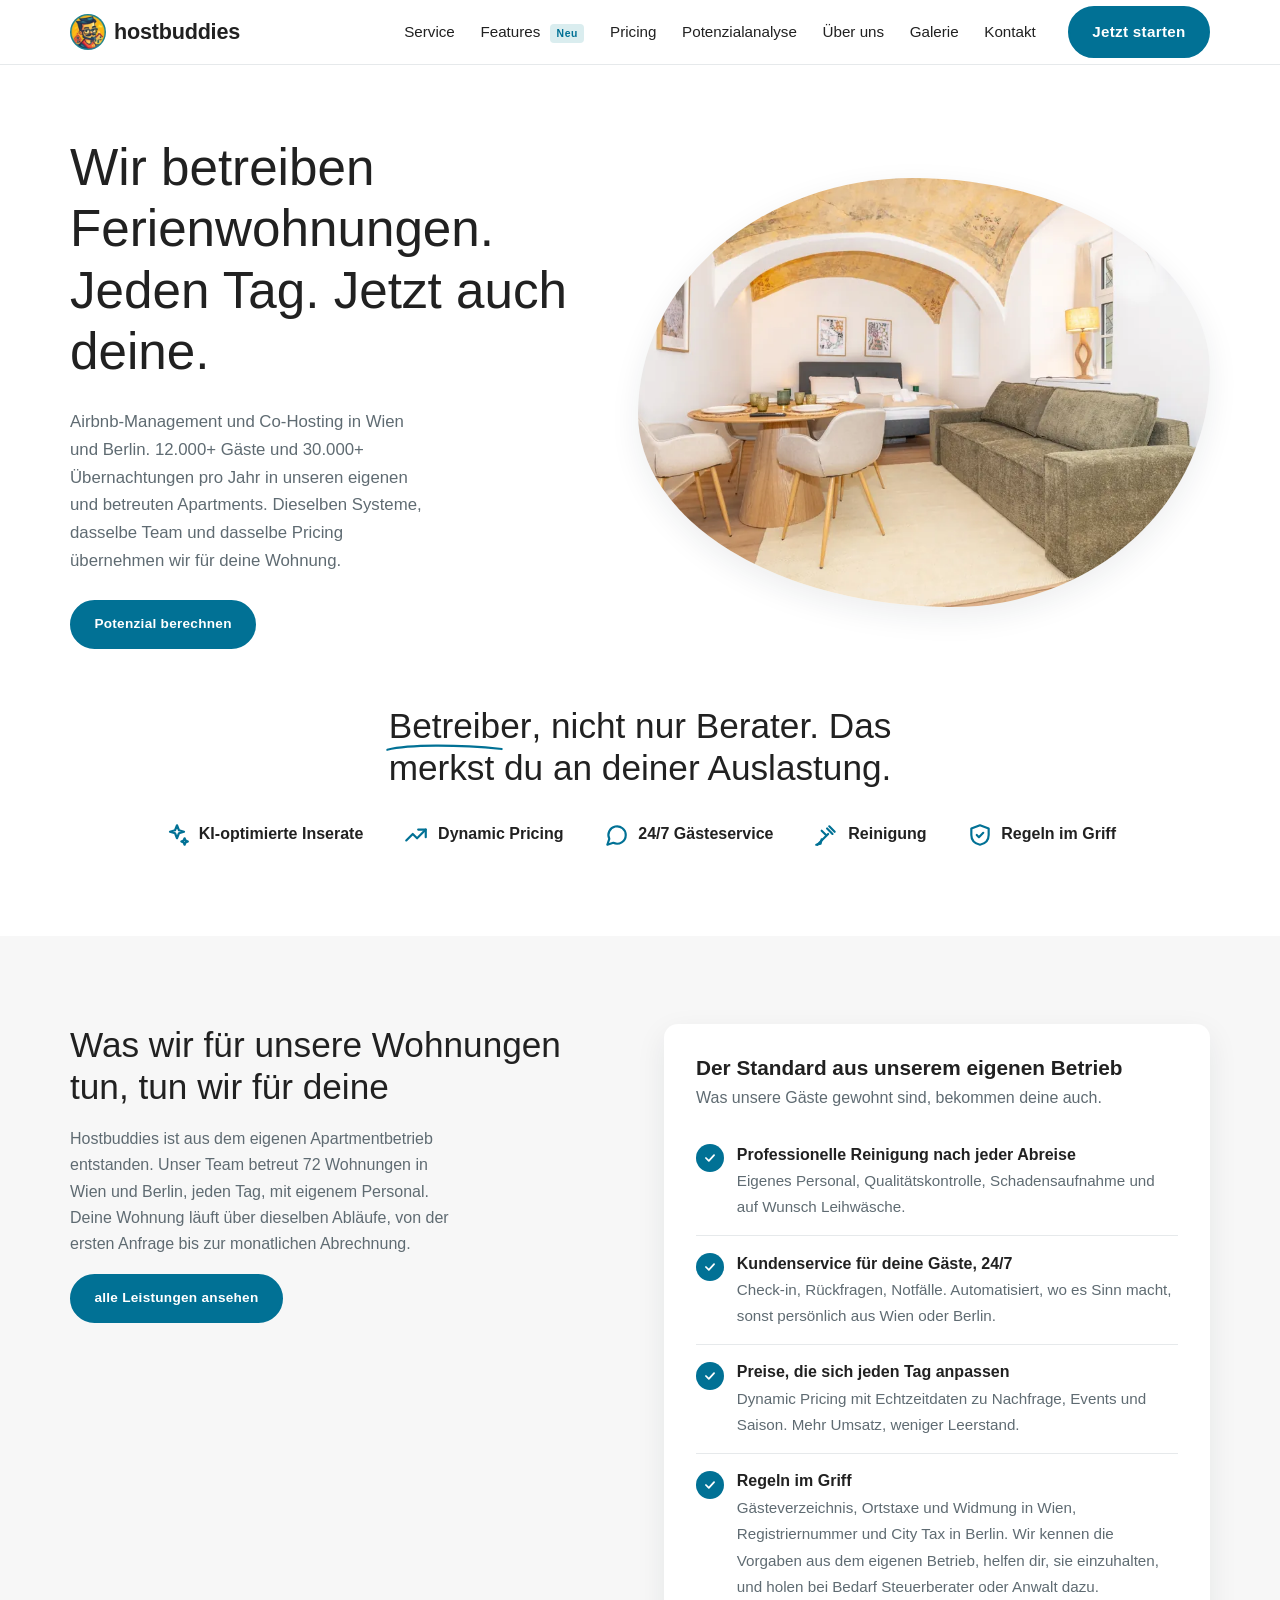
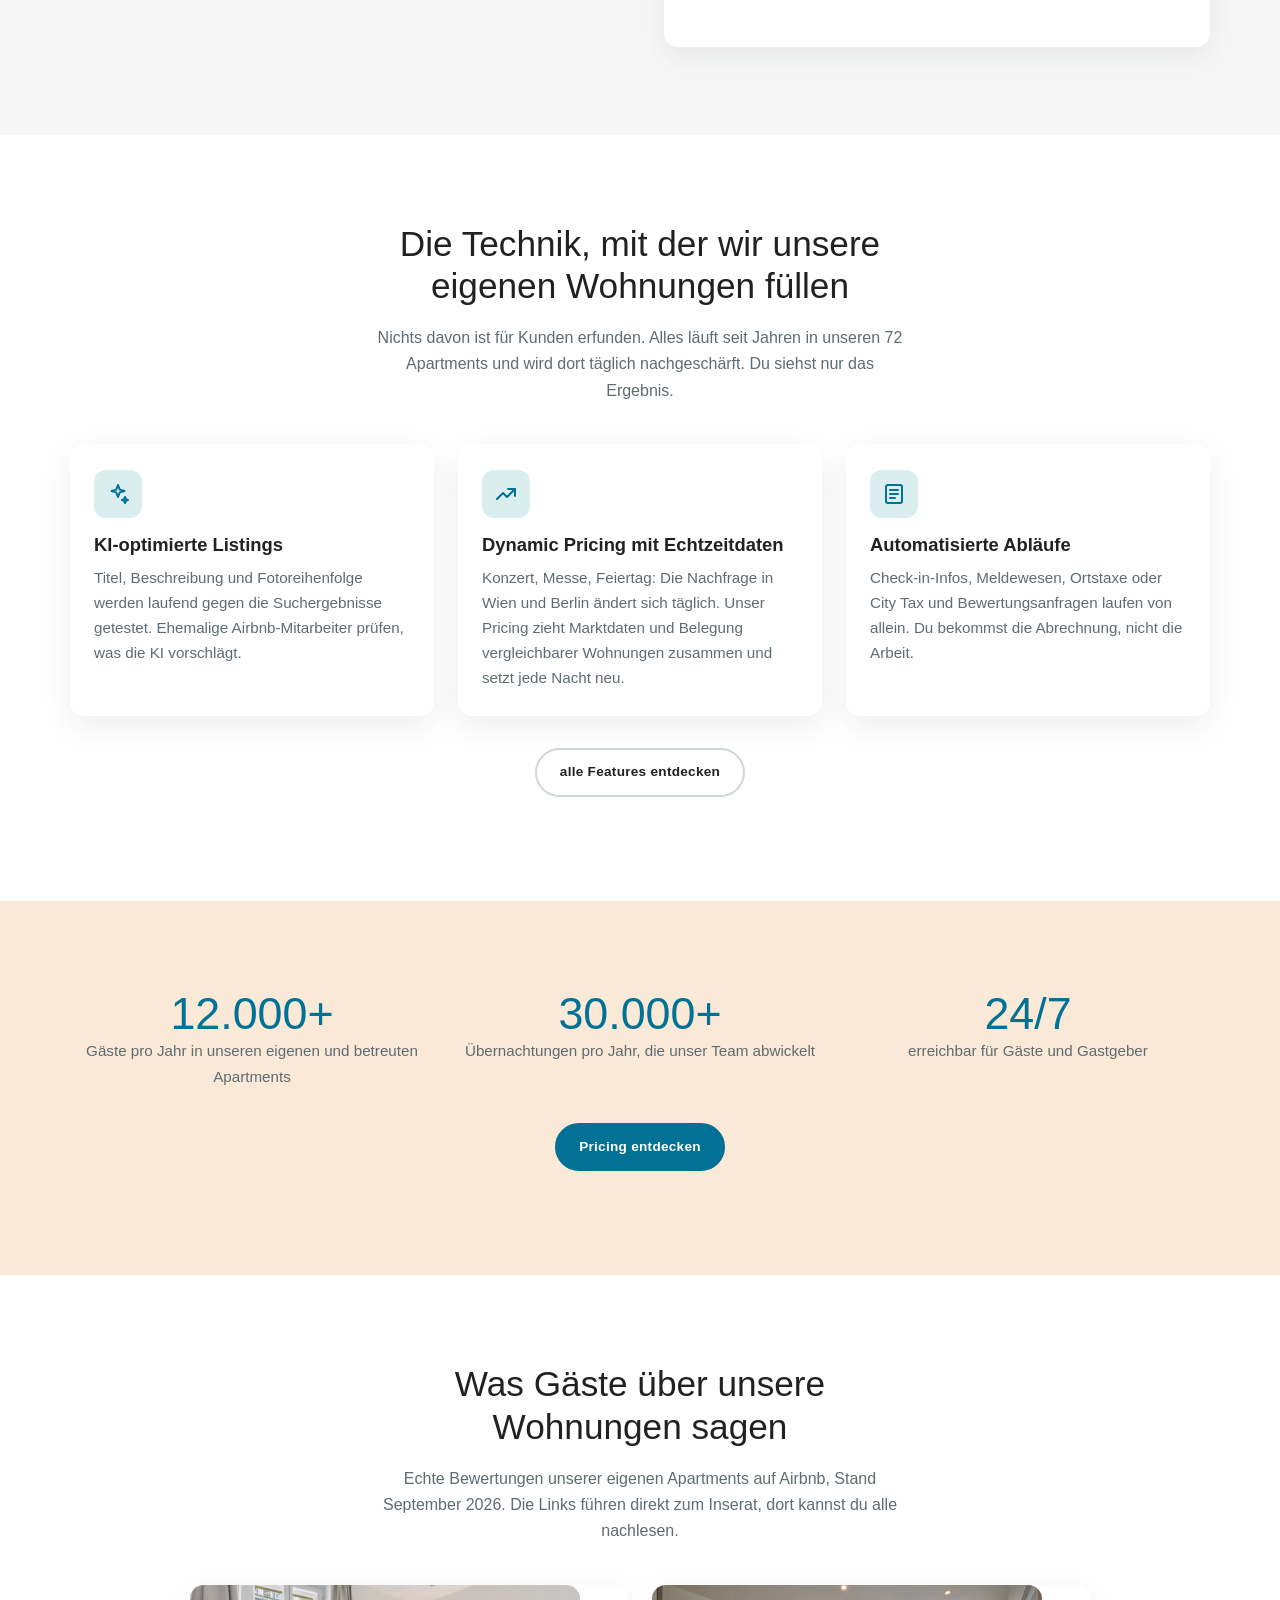
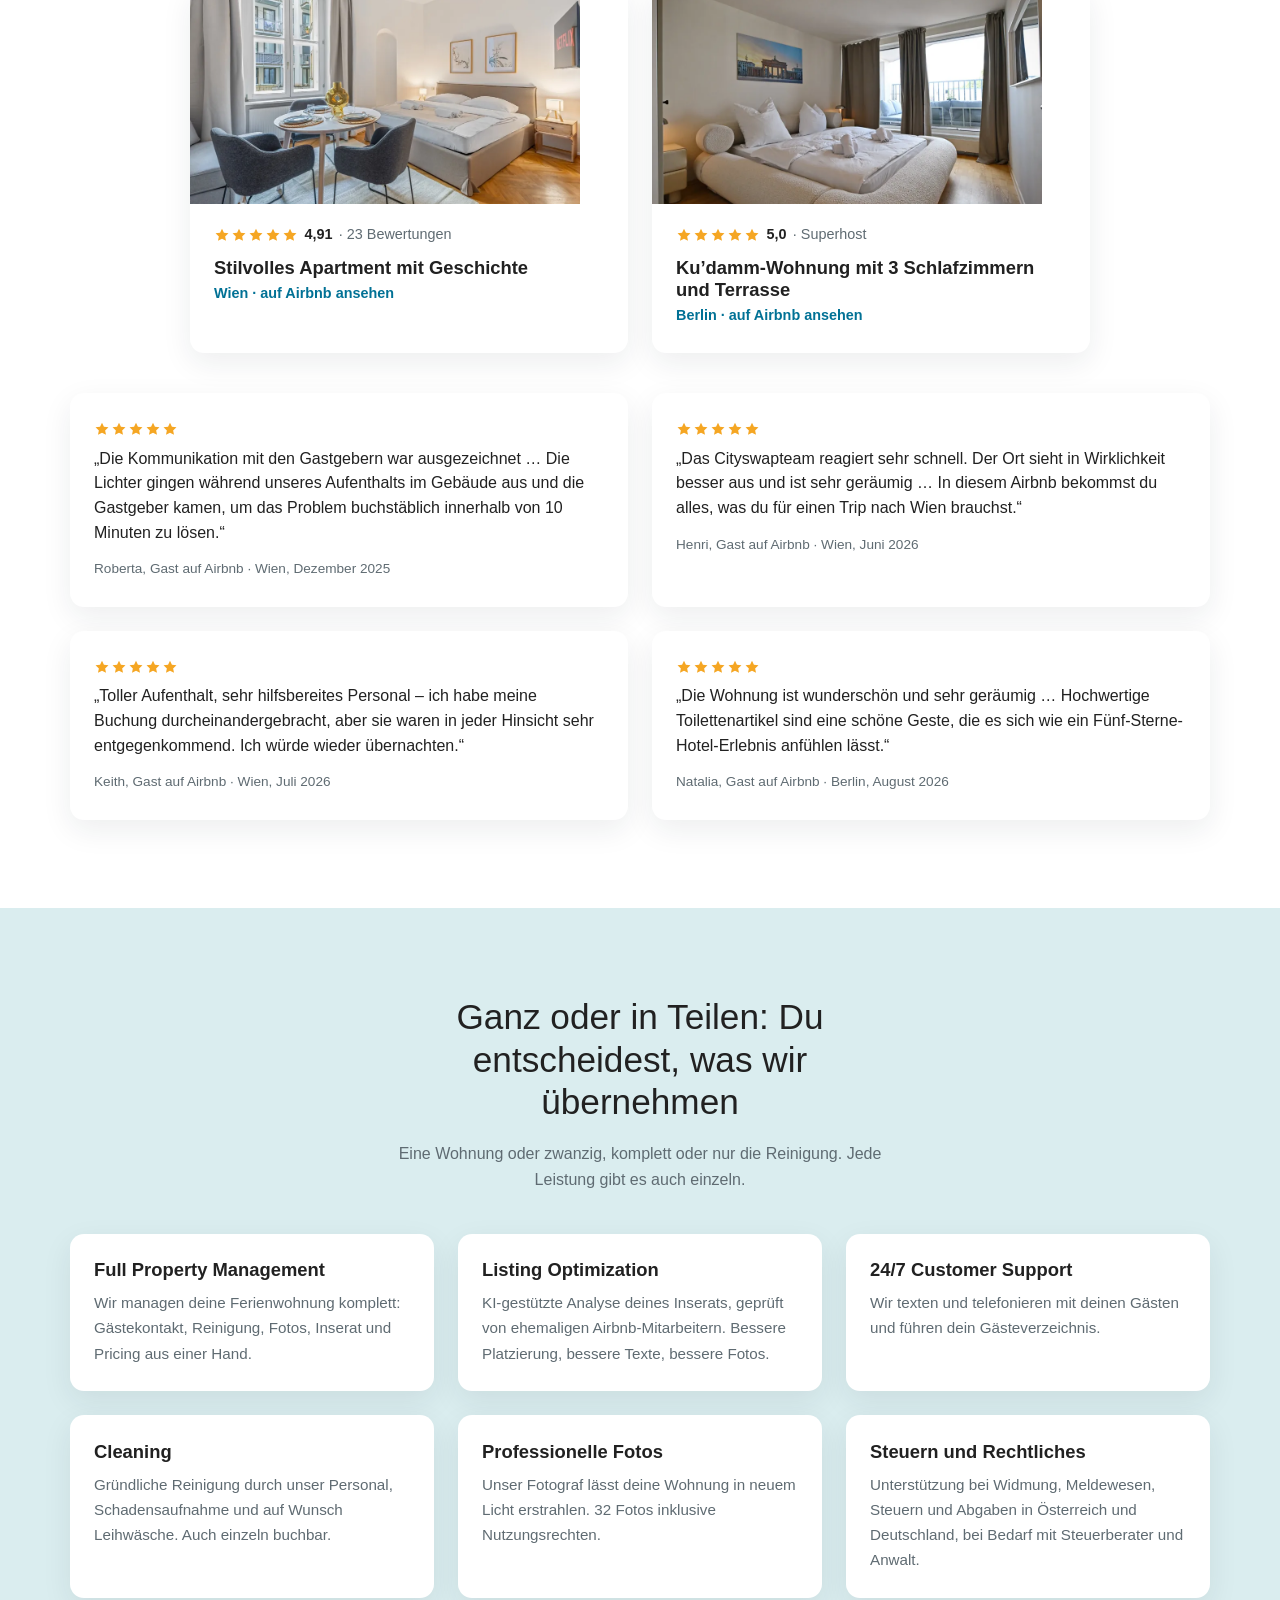
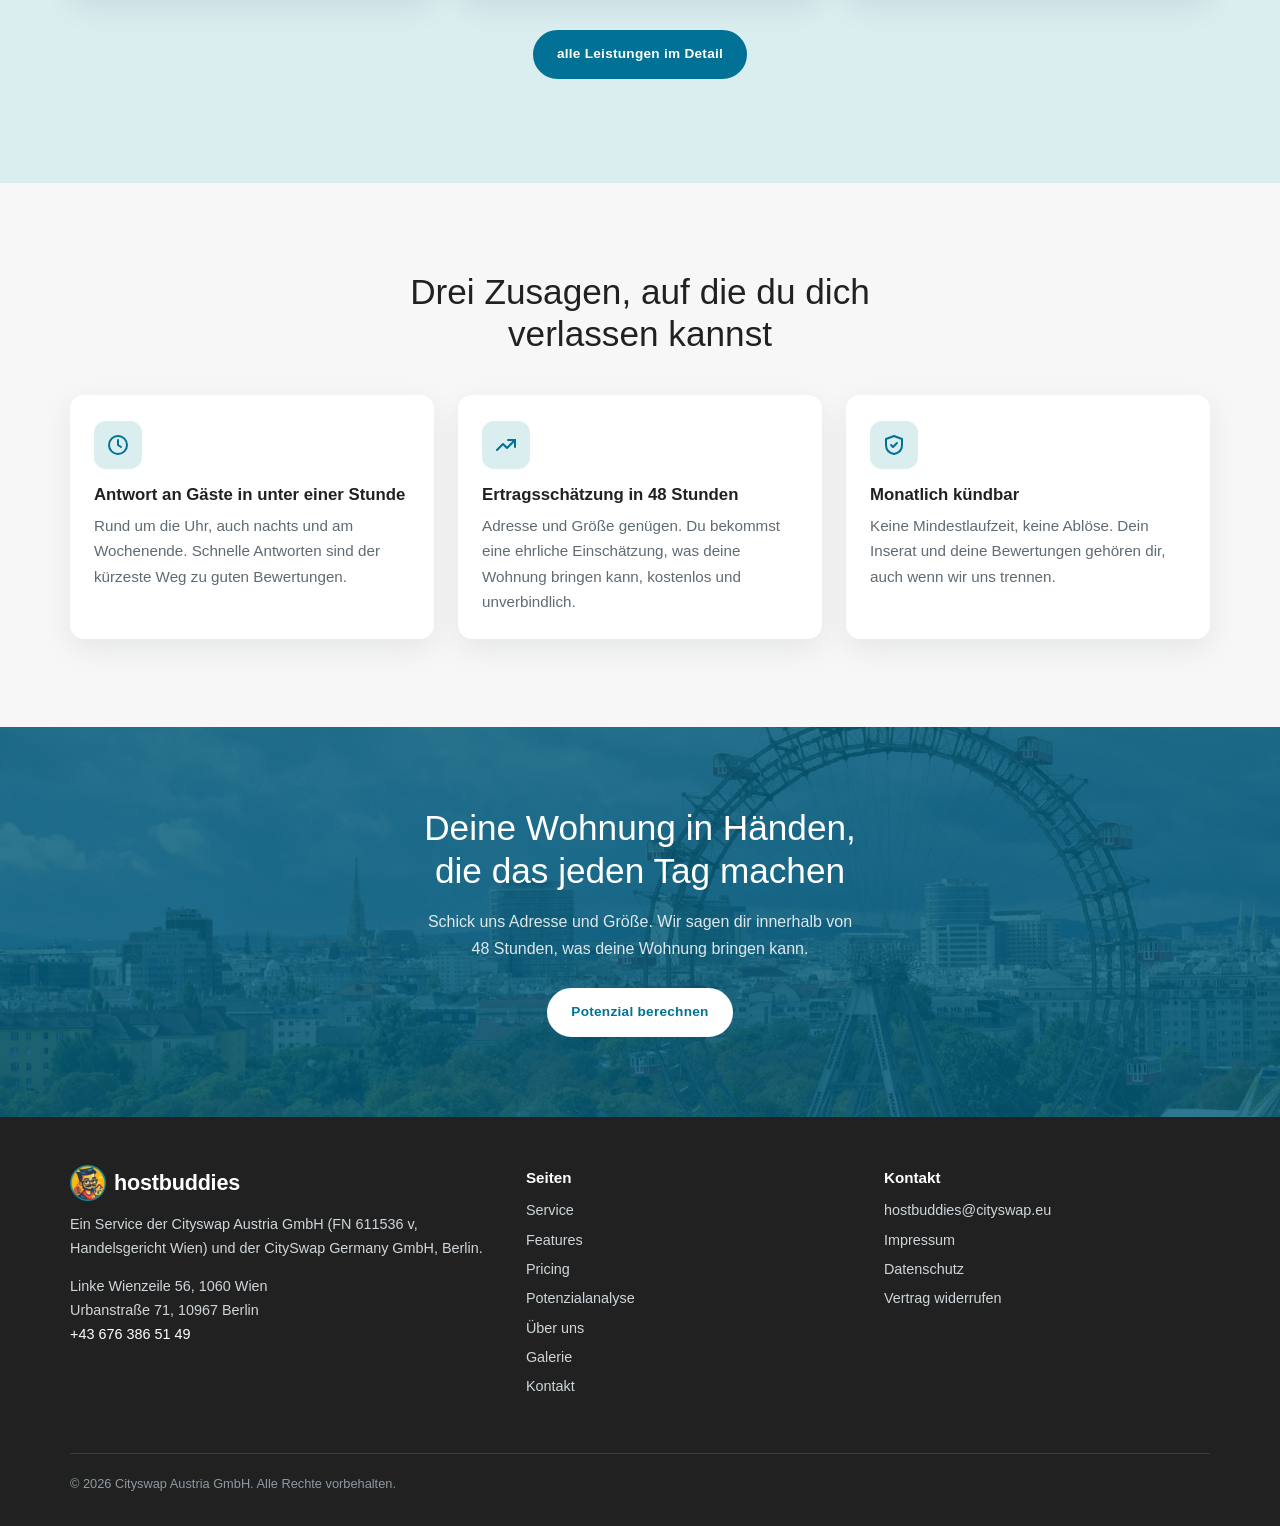
==== commit 13f05f6b: "Startseite: 72 statt 55 Apartments" ====
--- a/index.html
+++ b/index.html
@@ -77,7 +77,7 @@
     <div class="zweispaltig">
       <div>
         <h2>Was wir für unsere Wohnungen tun, tun wir für deine</h2>
-        <p style="color: var(--text-hell); max-width: 44ch;">Hostbuddies ist aus dem eigenen Apartmentbetrieb entstanden. Unser Team betreut 55 Wohnungen in Wien und Berlin, jeden Tag, mit eigenem Personal. Deine Wohnung läuft über dieselben Abläufe, von der ersten Anfrage bis zur monatlichen Abrechnung.</p>
+        <p style="color: var(--text-hell); max-width: 44ch;">Hostbuddies ist aus dem eigenen Apartmentbetrieb entstanden. Unser Team betreut 72 Wohnungen in Wien und Berlin, jeden Tag, mit eigenem Personal. Deine Wohnung läuft über dieselben Abläufe, von der ersten Anfrage bis zur monatlichen Abrechnung.</p>
         <a class="btn" href="service.html">alle Leistungen ansehen</a>
       </div>
       <div class="box">
@@ -97,7 +97,7 @@
 <section class="abschnitt zentriert">
   <div class="container">
     <h2>Die Technik, mit der wir unsere eigenen Wohnungen füllen</h2>
-    <p class="lead">Nichts davon ist für Kunden erfunden. Alles läuft seit Jahren in unseren 55 Apartments und wird dort täglich nachgeschärft. Du siehst nur das Ergebnis.</p>
+    <p class="lead">Nichts davon ist für Kunden erfunden. Alles läuft seit Jahren in unseren 72 Apartments und wird dort täglich nachgeschärft. Du siehst nur das Ergebnis.</p>
     <div class="raster raster-3" style="text-align: left;">
       <div class="kachel">
         <div class="icon"><svg viewBox="0 0 24 24" fill="none" stroke="currentColor" stroke-width="2" stroke-linecap="round" stroke-linejoin="round"><path d="M12 3l1.8 4.6L18.5 9l-4.7 1.4L12 15l-1.8-4.6L5.5 9l4.7-1.4z"/><path d="M19 15l.9 2.1L22 18l-2.1.9L19 21l-.9-2.1L16 18l2.1-.9z"/></svg></div>
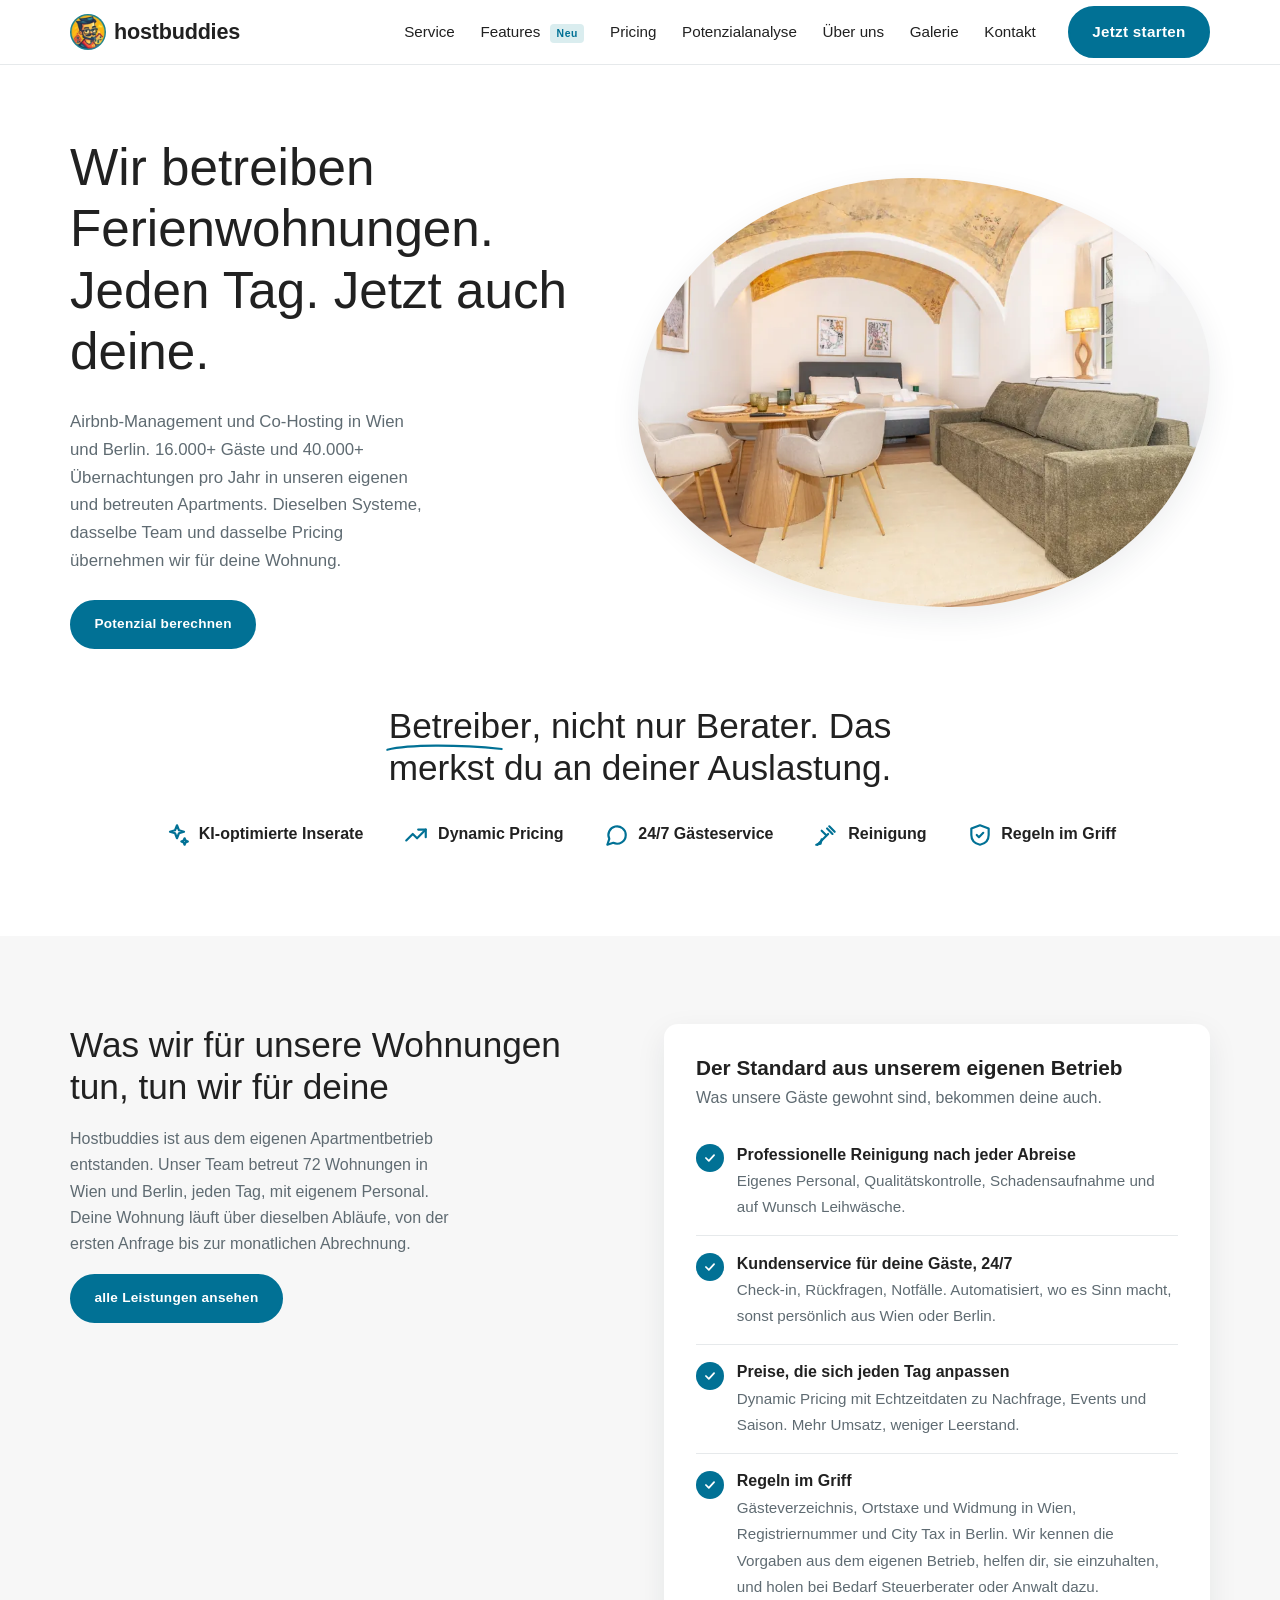
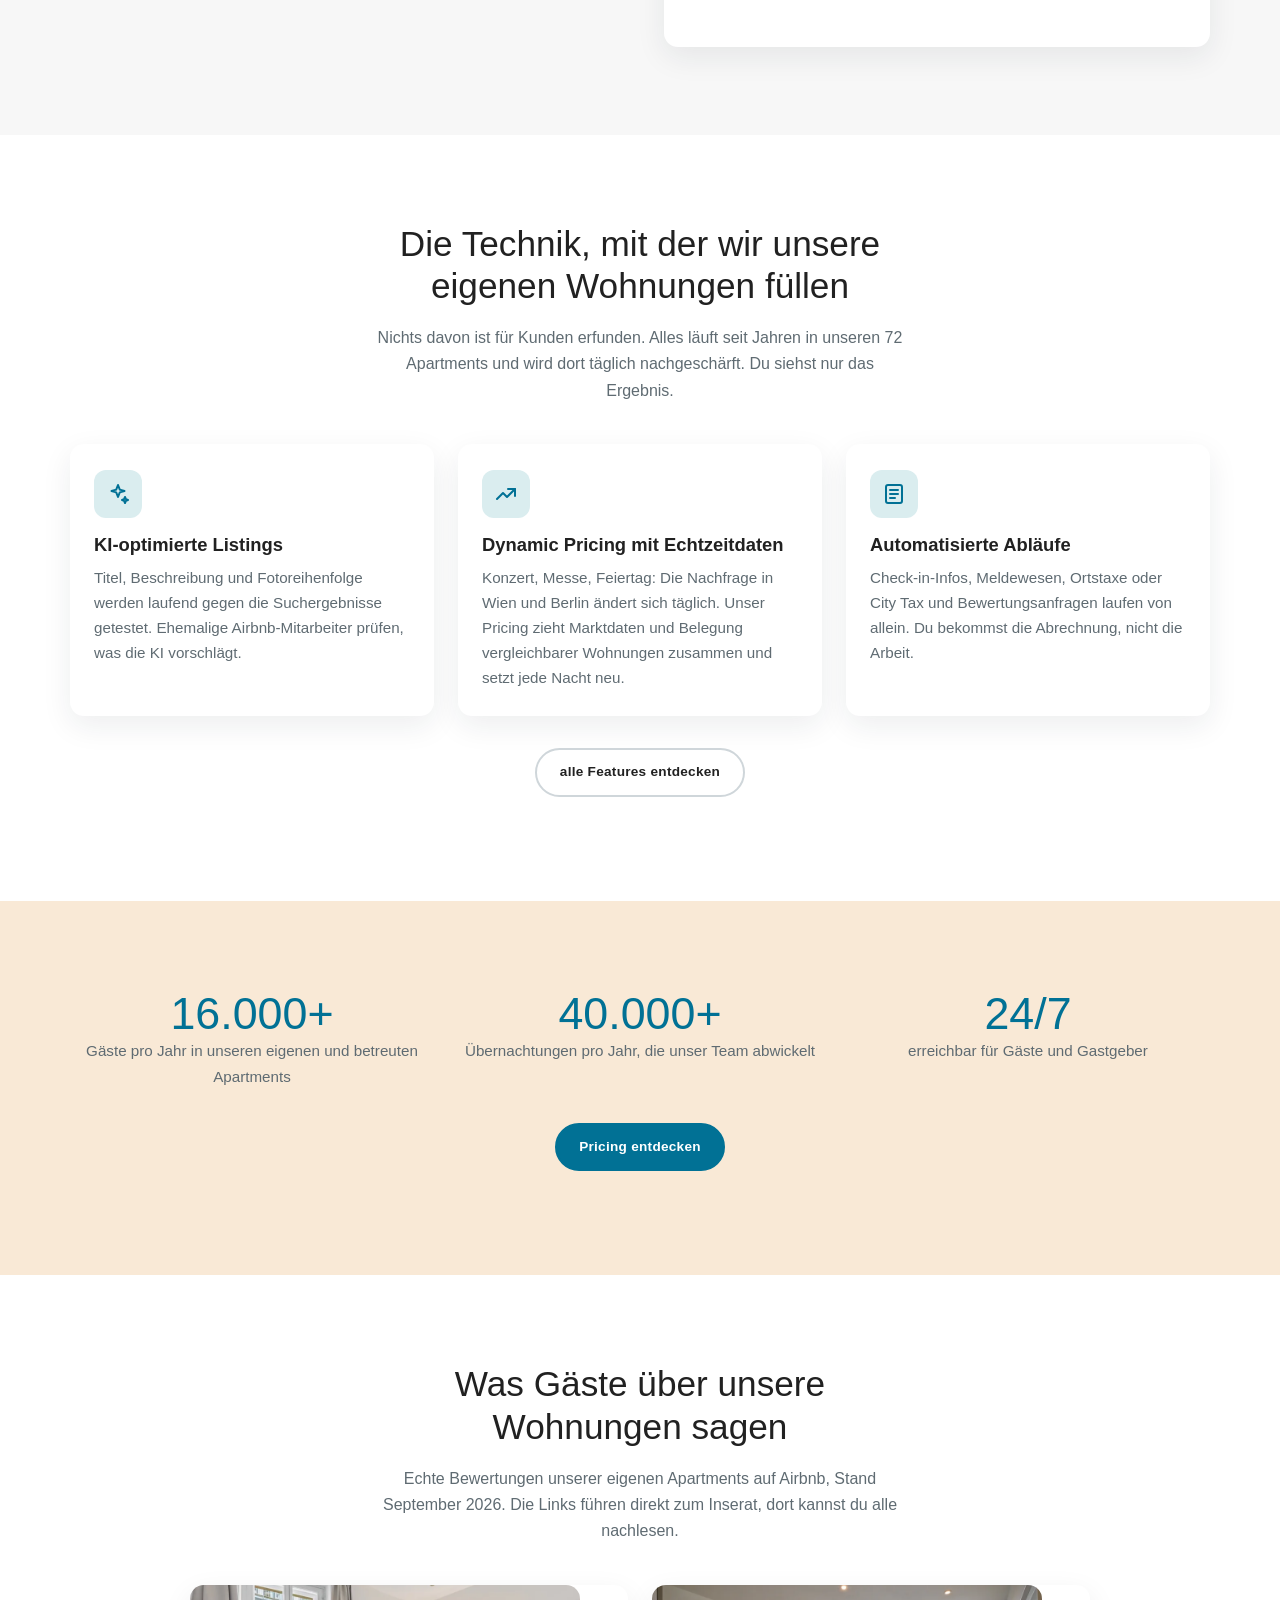
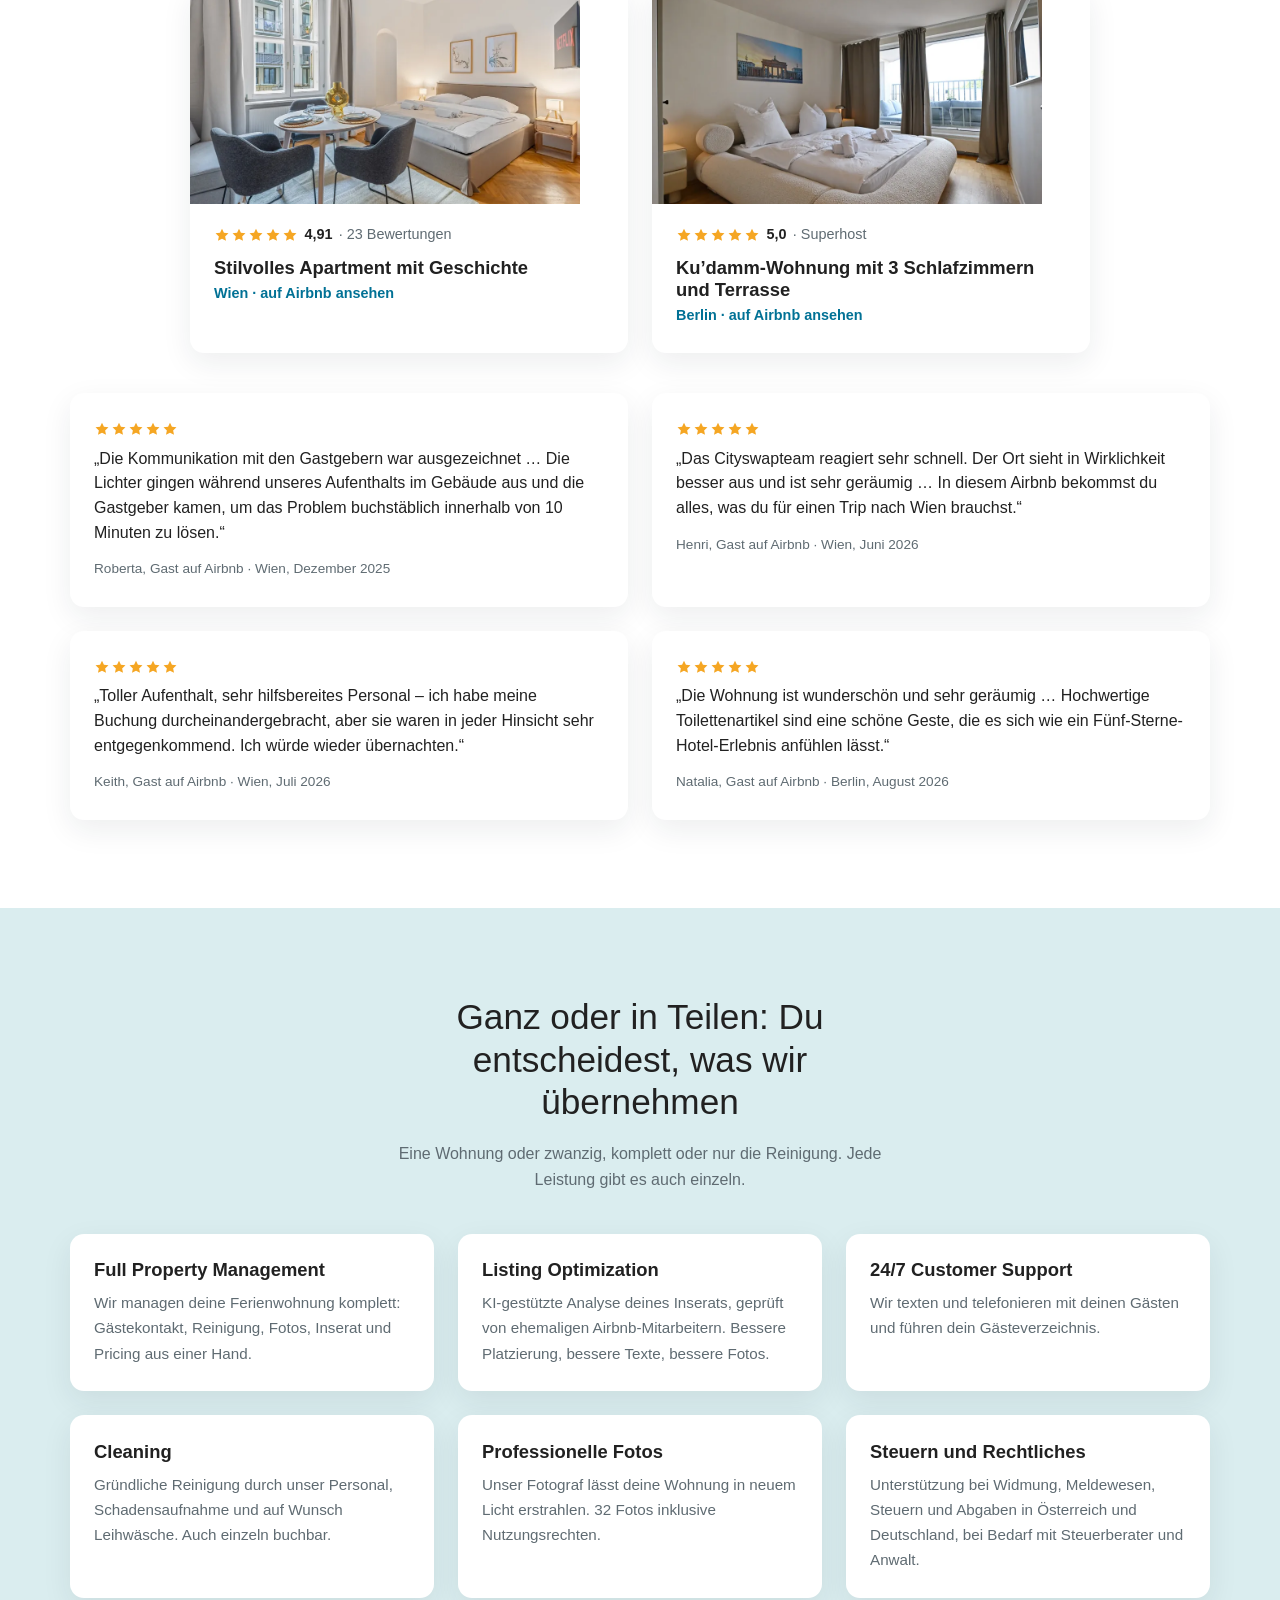
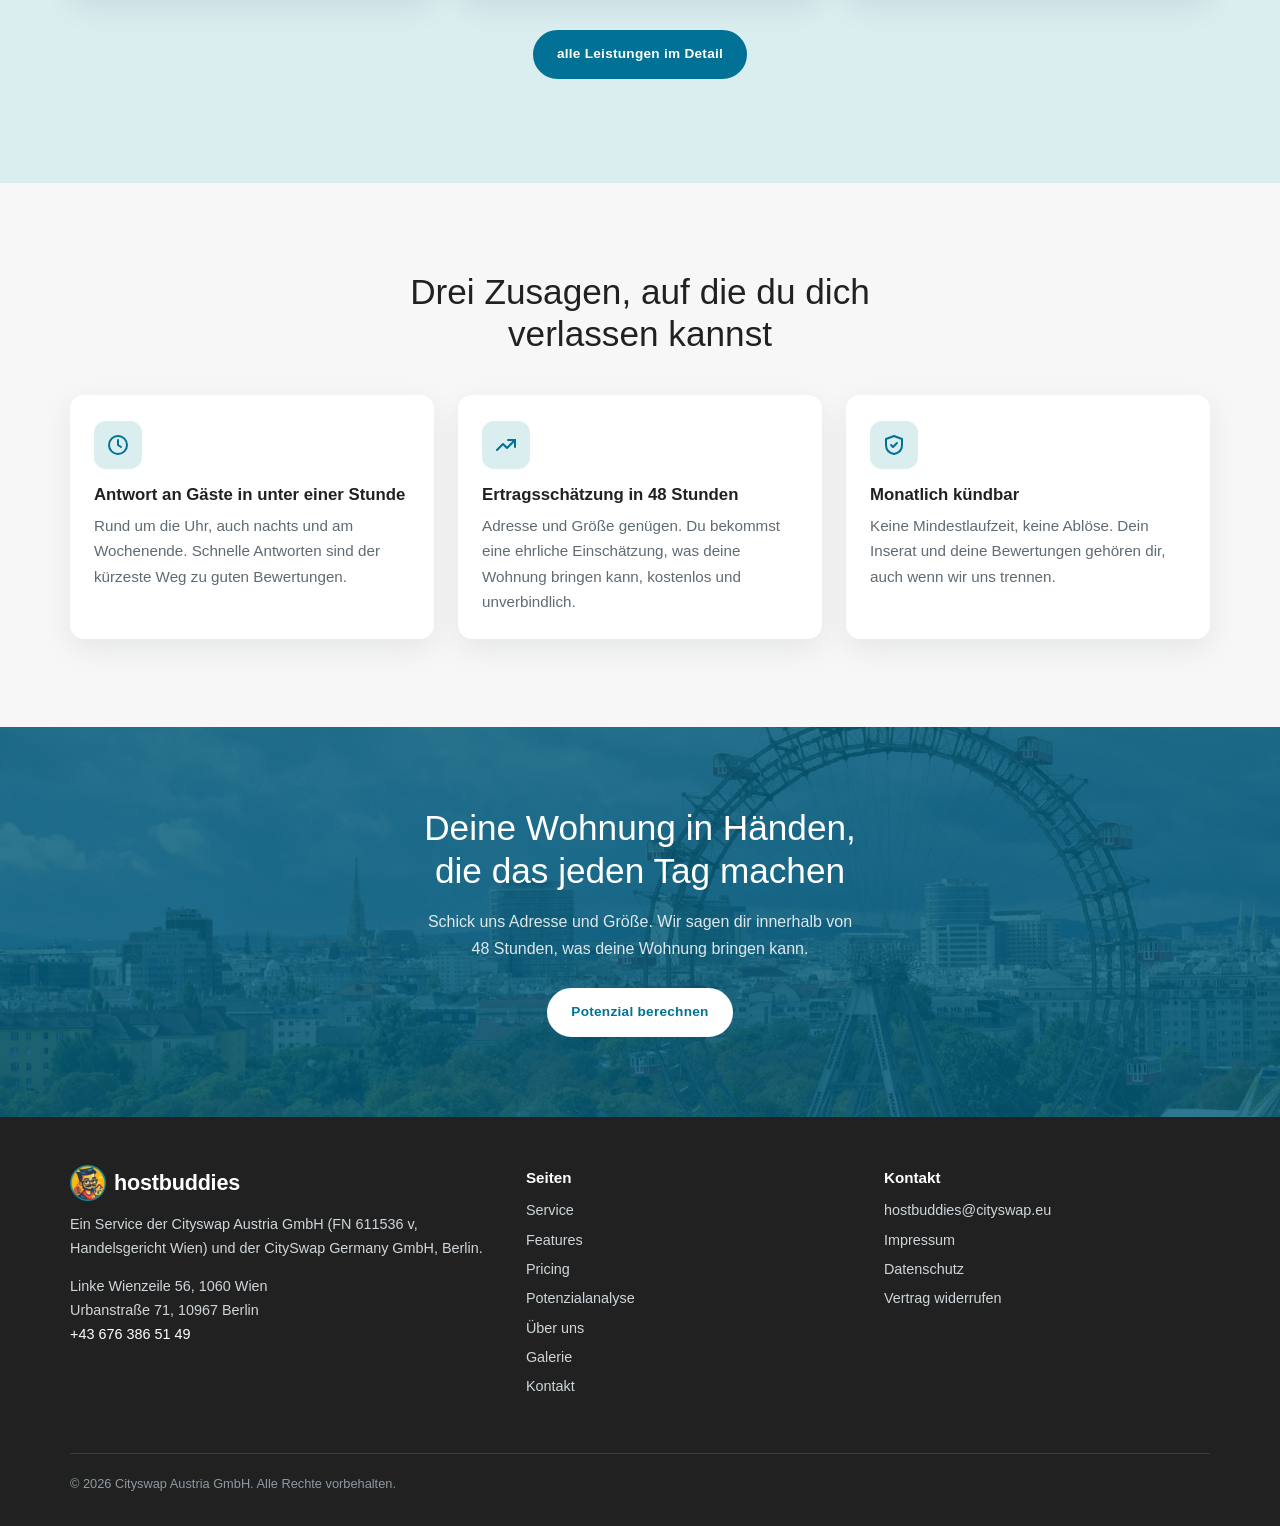
==== commit f666cd60: "Kennzahlen auf 72 Apartments hochgerechnet" ====
--- a/index.html
+++ b/index.html
@@ -50,7 +50,7 @@
   <div class="container">
     <div>
       <h1>Wir betreiben Ferienwohnungen. Jeden Tag. Jetzt auch deine.</h1>
-      <p class="lead">Airbnb-Management und Co-Hosting in Wien und Berlin. 12.000+ Gäste und 30.000+ Übernachtungen pro Jahr in unseren eigenen und betreuten Apartments. Dieselben Systeme, dasselbe Team und dasselbe Pricing übernehmen wir für deine Wohnung.</p>
+      <p class="lead">Airbnb-Management und Co-Hosting in Wien und Berlin. 16.000+ Gäste und 40.000+ Übernachtungen pro Jahr in unseren eigenen und betreuten Apartments. Dieselben Systeme, dasselbe Team und dasselbe Pricing übernehmen wir für deine Wohnung.</p>
       <a class="btn" href="potenzialanalyse.html">Potenzial berechnen</a>
     </div>
     <div class="hero-bild">
@@ -122,8 +122,8 @@
 <section class="abschnitt abschnitt-beige">
   <div class="container">
     <div class="zahlen">
-      <div><strong>12.000+</strong><span>Gäste pro Jahr in unseren eigenen und betreuten Apartments</span></div>
-      <div><strong>30.000+</strong><span>Übernachtungen pro Jahr, die unser Team abwickelt</span></div>
+      <div><strong>16.000+</strong><span>Gäste pro Jahr in unseren eigenen und betreuten Apartments</span></div>
+      <div><strong>40.000+</strong><span>Übernachtungen pro Jahr, die unser Team abwickelt</span></div>
       <div><strong>24/7</strong><span>erreichbar für Gäste und Gastgeber</span></div>
     </div>
     <p class="zentriert" style="margin-top: 2rem;"><a class="btn" href="pricing.html">Pricing entdecken</a></p>
